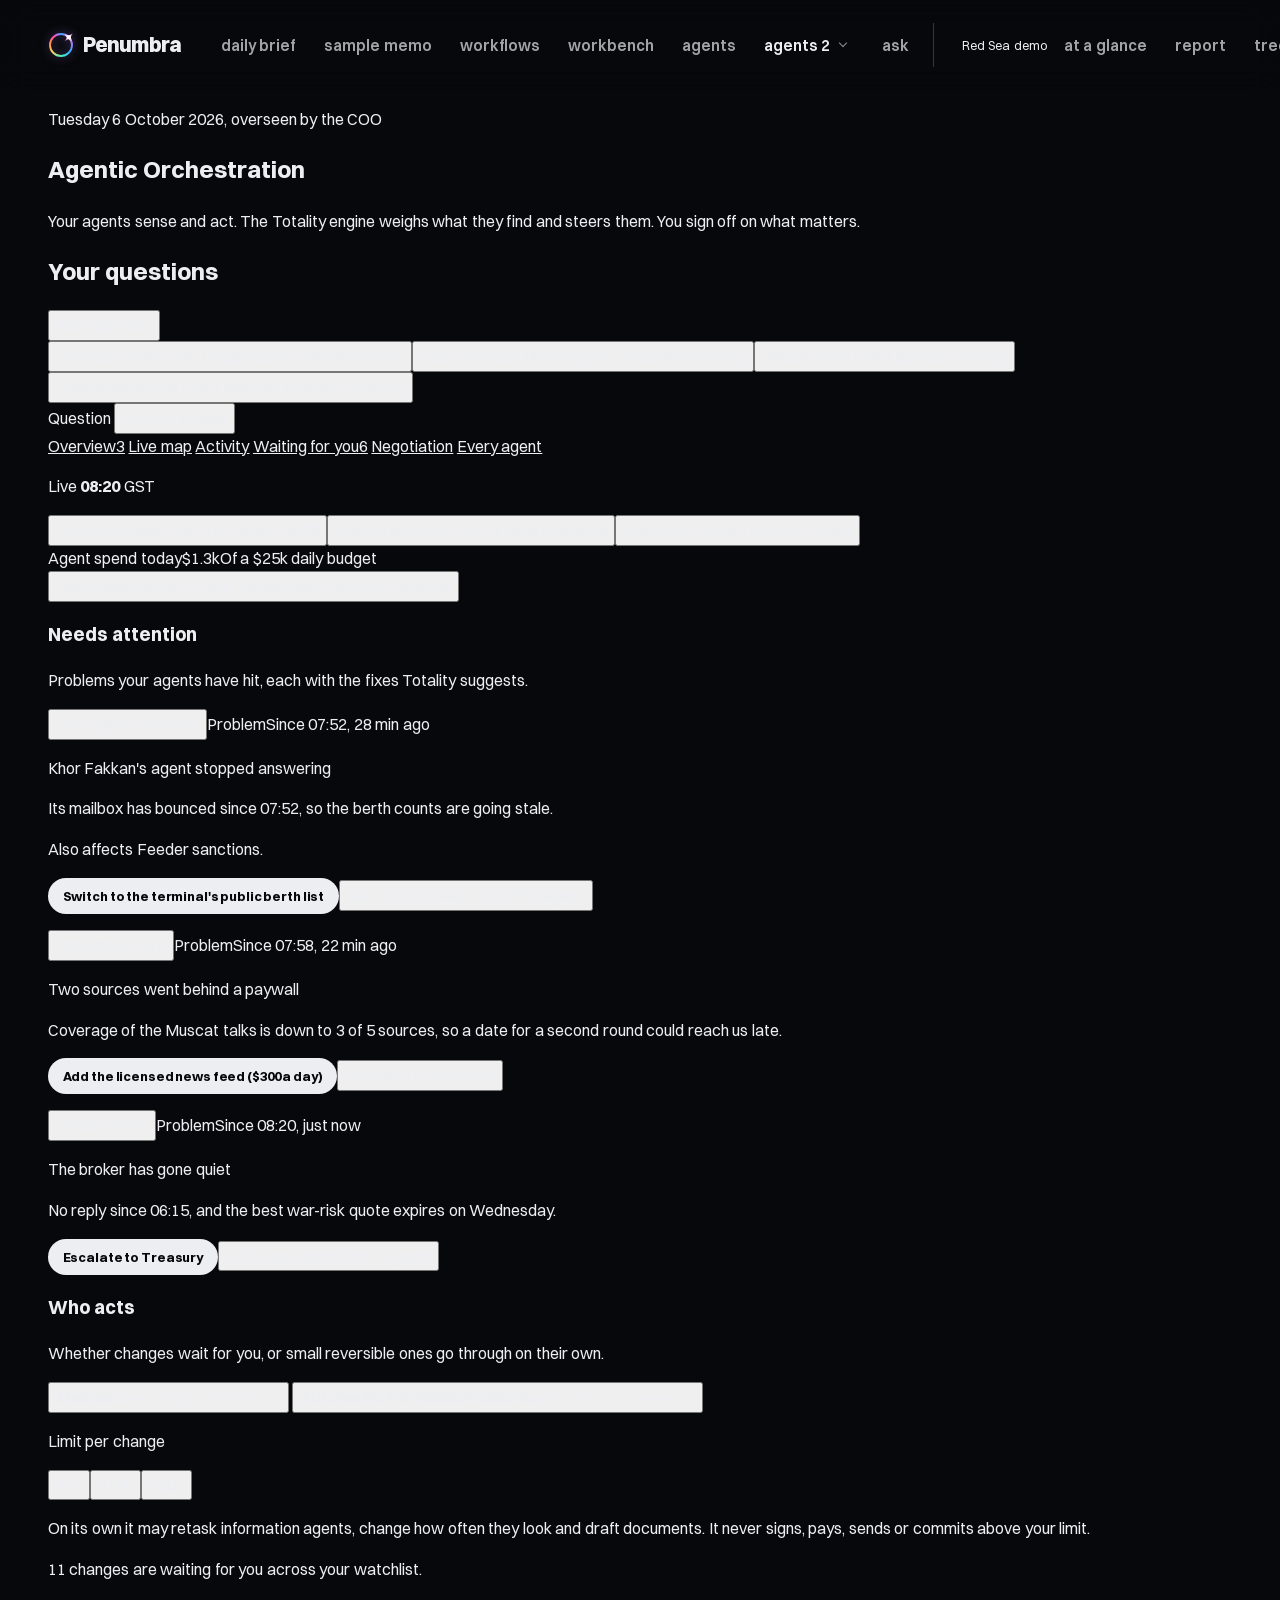
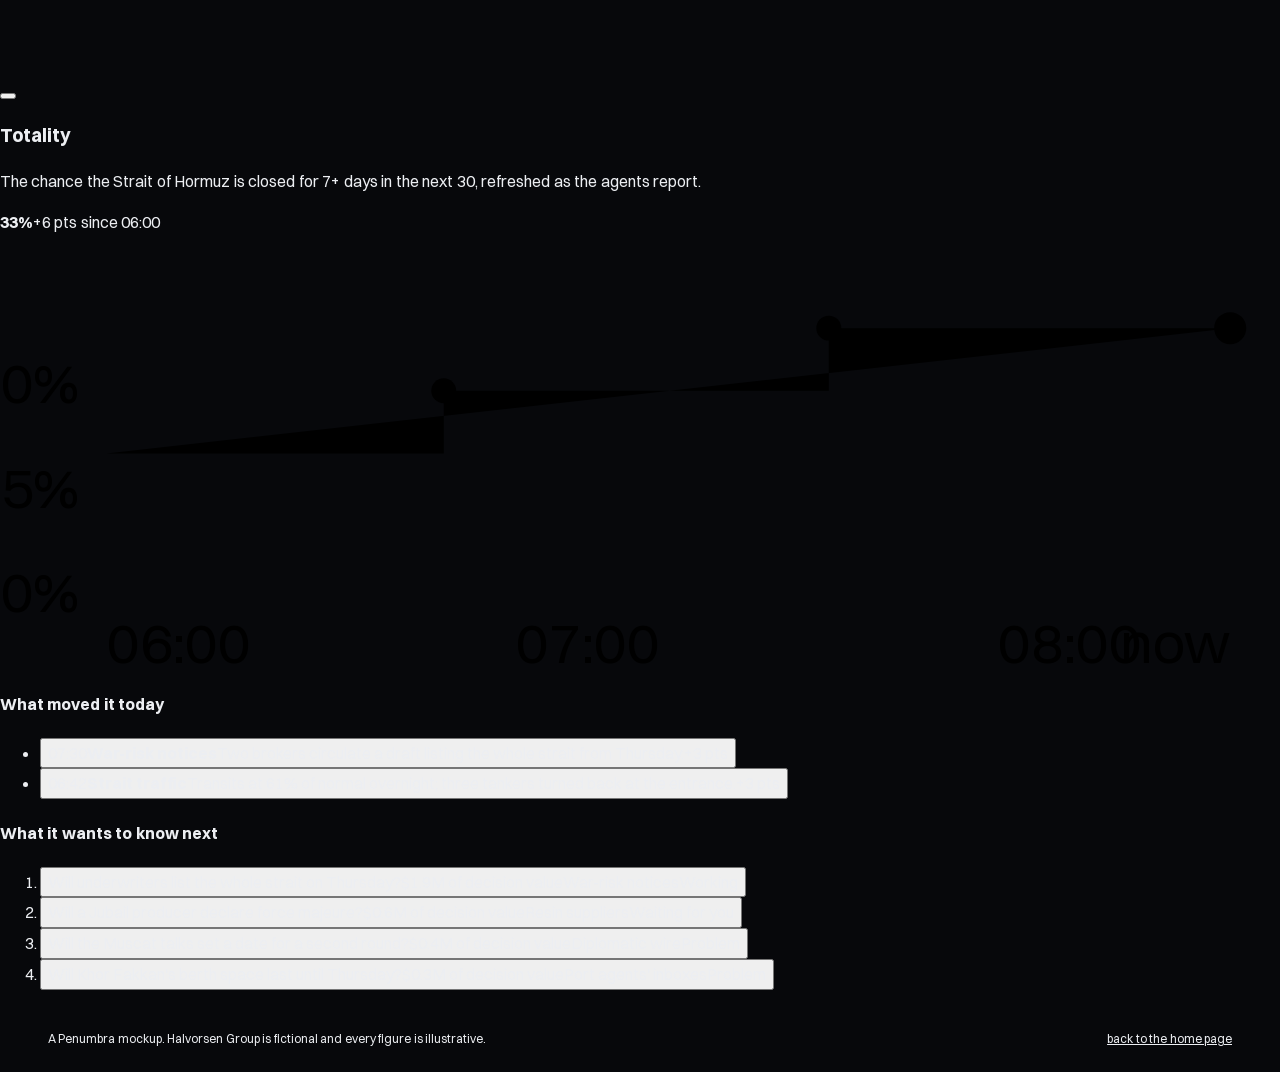
==== agents.html @ cc26b7cb "Make agents 3 the agents page; agents 2 is the same page in sans The Looo-style click-through page r" ====
<!doctype html>
<html lang="en">
<head>
  <meta charset="utf-8">
  <meta name="viewport" content="width=device-width, initial-scale=1, viewport-fit=cover">
  <title>Agents 3 · Penumbra</title>
  <meta name="description" content="Penumbra with your agents: information agents sense, the Totality engine weighs what they find and steers them, and workflow agents act on the plan once you sign off.">
  <link rel="preload" href="assets/fonts/switzer-800.woff2" as="font" type="font/woff2" crossorigin>
  <link rel="preload" href="assets/fonts/switzer-400.woff2" as="font" type="font/woff2" crossorigin>
  <link rel="stylesheet" href="assets/css/base.css">
  <link rel="stylesheet" href="assets/css/app.css">
  <link rel="preconnect" href="https://fonts.googleapis.com">
  <link rel="preconnect" href="https://fonts.gstatic.com" crossorigin>
  <link rel="stylesheet" href="https://fonts.googleapis.com/css2?family=DM+Serif+Display&display=swap">
  <link rel="stylesheet" href="assets/css/agents3.css">
  <script src="assets/js/nav.js"></script>
</head>
<body class="app ag3">
  <a class="skip" href="#main">Skip to content</a>

  <header class="bar">
    <a class="wordmark" href="index.html" aria-label="Penumbra home">
      <span class="logo" aria-hidden="true"></span>
      Penumbra
    </a>
    <nav class="tabs" aria-label="Product">
      <a href="briefing.html">daily brief</a>
      <a href="memo.html">sample memo</a>
      <a href="team.html">workflows</a>
      <a href="workbench.html">workbench</a>
      <a href="agents.html">agents</a>
      <span class="tabs__more"><a href="agents2.html">agents 2</a><button type="button" class="tabs__caret" aria-expanded="false" aria-label="Other versions of agents 2"></button><span class="tabs__menu"><a href="agents3.html" aria-current="page">agents 3</a></span></span>
      <a href="ask.html">ask</a>
      <span class="tabs__group">Red Sea demo</span>
      <a href="redsea.html">at a glance</a>
      <a href="redsea-report.html">report</a>
      <a href="redsea-tree.html">tree</a>
    </nav>
    <p class="bar__meta"><b>Halvorsen Group</b><span>live since 06:00 GST</span></p>
  </header>

  <main id="main" class="page ag">
    <section class="intro" aria-labelledby="ag-title">
      <div class="intro__text">
        <p class="intro__kicker">Tuesday 6 October 2026, overseen by the COO</p>
        <h1 class="intro__title" id="ag-title">Agentic Orchestration</h1>
        <p class="intro__lede">Your agents sense and act. The Totality engine weighs what they find and steers them. You sign off on what matters.</p>
      </div>
    </section>

    <section class="watch" aria-labelledby="w-title">
      <div class="watch__head">
        <h2 class="watch__title" id="w-title">Your questions</h2>
        <button type="button" class="btn-q watch__new" id="w-new">New question</button>
      </div>
      <div class="watch__list" id="w-list" role="tablist" aria-labelledby="w-title"></div>
    </section>

    <nav class="vtabs" id="vtabs" aria-label="Views of this question">
      <div class="vq" id="vq"><span class="vq__k" id="vq-k">Question</span> <button type="button" class="vq__name" id="vq-name" tabindex="-1" aria-describedby="vq-k" title="Back up to your questions"></button></div>
      <div class="vtabs__track">
        <span class="vtabs__thumb" aria-hidden="true"></span>
        <a class="vtab" href="#overview" data-go="overview">Overview<span class="vtab__n vtab__n--bad" id="n-attn" hidden></span></a>
        <a class="vtab" href="#live" data-go="live">Live map</a>
        <a class="vtab" href="#activity" data-go="activity">Activity</a>
        <a class="vtab" href="#waiting" data-go="waiting">Waiting for you<span class="vtab__n" id="n-wait" hidden></span></a>
        <a class="vtab" href="#negotiation" data-go="negotiation" id="tab-neg">Negotiation</a>
        <a class="vtab" href="#agents" data-go="agents">Every agent</a>
      </div>
      <p class="vtabs__live"><span class="live">Live</span> <b class="num" id="d-clock">08:20</b> GST</p>
    </nav>

    <div class="views" id="views">
      <section class="view" data-view="overview" aria-labelledby="ov-title">
        <h2 class="sr-only" id="ov-title">Overview</h2>
        <div class="dk" id="d-kpis"></div>
        <div class="ov">
          <div class="ov__card attn">
            <div class="ov__head">
              <h3 class="ov__title">Needs attention</h3>
              <p class="ov__note">Problems your agents have hit, each with the fixes Totality suggests.</p>
            </div>
            <div class="attn__list" id="attn"></div>
          </div>
          <div class="ov__card mode" id="mode">
            <div class="ov__head">
              <h3 class="ov__title">Who acts</h3>
              <p class="ov__note">Whether changes wait for you, or small reversible ones go through on their own.</p>
            </div>
            <div class="mode__seg" role="radiogroup" aria-label="Who acts">
              <button type="button" role="radio" data-mode="manual" aria-checked="true"><i class="mode__dot" aria-hidden="true"></i><b>Manual</b><small>every change waits for you</small></button>
              <button type="button" role="radio" data-mode="auto" aria-checked="false"><i class="mode__dot" aria-hidden="true"></i><b>Automatic for small decisions</b><small>under your limit, reversible</small></button>
            </div>
            <div class="mode__auto" id="mode-auto" inert>
              <div class="mode__auto-in">
                <p class="mode__label">Limit per change</p>
                <div class="mode__limit" role="radiogroup" aria-label="Limit per change" id="mode-limit"></div>
                <p class="mode__rule">On its own it may retask information agents, change how often they look and draft documents. It never signs, pays, sends or commits above your limit.</p>
              </div>
            </div>
            <p class="mode__now" id="mode-now" aria-live="polite"></p>
          </div>
        </div>
      </section>

      <section class="view" data-view="live" aria-labelledby="now-title" hidden>
        <div class="vhead">
          <h2 class="vhead__title" id="now-title">Live Map</h2>
          <p class="vhead__note">Information agents report in on the left; Totality weighs it and briefs the workflow agents on the right. Select any of them to open it.</p>
        </div>
        <div class="dash__map">
          <div class="loop__board" id="loop-board">
            <svg class="loop__links" id="loop-links" aria-hidden="true"></svg>
            <div class="loop__col loop__col--sense">
              <p class="loop__colhead">Information agents</p>
              <div class="loop__agents" id="loop-sense"></div>
            </div>
            <button type="button" class="loop__hub" id="hub-btn" aria-label="Totality: the forecast and what it wants to know next">
              <svg class="hub" id="hub" viewBox="32 32 176 176" aria-hidden="true">
                <defs>
                  <linearGradient id="ag2-corona" x1="0" y1="0" x2="1" y2="1">
                    <stop offset="0" stop-color="#ffd27a"/><stop offset="0.5" stop-color="#ff7a3d"/><stop offset="1" stop-color="#ff3d6e"/>
                  </linearGradient>
                  <filter id="ag2-glow" x="-30%" y="-30%" width="160%" height="160%"><feGaussianBlur stdDeviation="5"/></filter>
                </defs>
                <circle class="hub__halo" cx="120" cy="120" r="80"/>
                <circle class="hub__disc" cx="120" cy="120" r="78"/>
                <g class="hub__corona"><circle class="hub__glow" cx="120" cy="120" r="80" filter="url(#ag2-glow)"/><circle class="hub__ring" cx="120" cy="120" r="80"/></g>
                <circle class="hub__arc" id="hub-arc" cx="120" cy="120" r="80" pathLength="100" transform="rotate(-90 120 120)"/>
                <text class="hub__p num" id="hub-p" x="120" y="132" text-anchor="middle">33%</text>
                <text class="hub__q" id="hub-q" x="120" y="158" text-anchor="middle">Hormuz closes</text>
              </svg>
            </button>
            <div class="loop__col loop__col--act">
              <p class="loop__colhead">Workflow agents</p>
              <div class="loop__agents" id="loop-act"></div>
            </div>
          </div>
        </div>
      </section>

      <section class="view" data-view="activity" aria-labelledby="fd-title" hidden>
        <div class="feed">
          <div class="feed__head">
            <div>
              <h2 class="vhead__title" id="fd-title">Activity</h2>
              <p class="vhead__note">What the agents are surfacing and what Totality changed, newest first. Select a line to open its agent.</p>
            </div>
            <div class="feed__f" role="group" aria-label="Show" id="feed-f"></div>
          </div>
          <ol class="feed__list" id="feed"></ol>
        </div>
      </section>

      <section class="view" data-view="waiting" aria-labelledby="q-title" hidden>
        <div class="vhead">
          <h2 class="vhead__title" id="q-title">Waiting for You</h2>
          <p class="vhead__note" id="q-note"></p>
        </div>
        <div class="queue" id="queue"></div>
        <div class="done" id="done" hidden>
          <h3 class="done__title">Done on its own</h3>
          <ul class="done__list" id="done-list"></ul>
        </div>
      </section>

      <section class="view" data-view="negotiation" aria-labelledby="st-title" hidden>
        <div id="st-section">
          <div class="vhead">
            <h2 class="vhead__title" id="st-title">Steer the Negotiation</h2>
            <p class="vhead__note">The resin buyer is negotiating the 7,000 t bridge-buy from Singapore. Change any part of its brief and see what it does to the odds of a deal and the value it protects. Changes go to the agent when you send them.</p>
          </div>
          <div class="steer" id="steer">
            <div class="steer__brief">
              <div class="steer__top">
                <h3 class="panel__title">The resin buyer's brief</h3>
                <p class="steer__ver" id="st-ver"></p>
              </div>
              <div class="steer__fields" id="st-fields"></div>
              <div class="steer__foot">
                <button type="button" class="btn btn--primary btn--sm" id="st-send">Send to the agent</button>
                <button type="button" class="btn-q" id="st-reset">Back to Totality's brief</button>
                <p class="steer__msg" id="st-msg" aria-live="polite"></p>
              </div>
            </div>
            <div class="steer__out">
              <div class="kpis" id="st-kpis"></div>
              <h3 class="steer__h">How the brief has moved</h3>
              <ol class="vers" id="st-vers"></ol>
            </div>
          </div>
        </div>
      </section>

      <section class="view" data-view="agents" aria-labelledby="ro-title" hidden>
        <div class="vhead">
          <h2 class="vhead__title" id="ro-title">Every Agent</h2>
          <p class="vhead__note">Select a row to open the agent; switch one on to let it act by itself within your limit.</p>
        </div>
        <div class="roster" id="roster" role="table" aria-label="Every agent"></div>
      </section>
    </div>
  </main>

  <div class="drawer" id="drawer" inert>
    <div class="drawer__scrim" data-close></div>
    <div class="drawer__panel" id="drawer-panel" role="region" aria-label="Details" tabindex="-1">
      <button type="button" class="drawer__x" data-close aria-label="Close the panel"></button>
      <aside class="dash__side" id="d-side" aria-live="polite"></aside>
    </div>
  </div>

  <dialog class="nq" id="nq" aria-labelledby="nq-title">
    <form class="nq__form" id="nq-form" method="dialog">
      <div class="nq__head">
        <h2 class="nq__title" id="nq-title">New question</h2>
        <p class="nq__lede">Ask what you need to know. Totality splits it into smaller questions it can forecast, and your agents gather what it needs.</p>
      </div>
      <label class="nq__f">
        <span class="nq__l">The question</span>
        <input class="nq__in" id="nq-q" type="text" required autocomplete="off" placeholder="Will Saudi ports restrict container traffic before December?">
      </label>
      <div class="nq__f">
        <span class="nq__l">Resolve by</span>
        <div class="pick__seg nq__by" id="nq-by" role="radiogroup" aria-label="Resolve by"></div>
      </div>
      <div class="nq__f">
        <span class="nq__l">Link your agents <small id="nq-count"></small></span>
        <p class="nq__hint">Totality suggests the agents that look relevant to the question. Linked agents keep their other work; you can change the links later.</p>
        <div class="nq__agents" id="nq-agents"></div>
      </div>
      <div class="nq__foot">
        <button type="button" class="btn-q" id="nq-cancel">Cancel</button>
        <button type="submit" class="btn btn--primary btn--sm" id="nq-make">Start watching</button>
      </div>
    </form>
  </dialog>

  <footer class="app-foot">
    <span>A Penumbra mockup. Halvorsen Group is fictional and every figure is illustrative.</span>
    <a href="index.html">back to the home page</a>
  </footer>

  <script src="assets/js/app.js"></script>
  <script src="assets/js/agents.js"></script>
  <script src="assets/js/agents2.js"></script>
  <script src="assets/js/agents3.js"></script>
</body>
</html>
---- assets/css/base.css ----
/* Penumbra — shared tokens, type, and components.
   Visual direction follows references/convodesign101-full-page.png (see CLAUDE.md). */

/* Switzer (Fontshare, ITF Free Font License), self-hosted so file:// previews work */
@font-face {
  font-family: "Switzer";
  src: url("../fonts/switzer-400.woff2") format("woff2");
  font-weight: 400;
  font-style: normal;
  font-display: swap;
}
@font-face {
  font-family: "Switzer";
  src: url("../fonts/switzer-500.woff2") format("woff2");
  font-weight: 500;
  font-style: normal;
  font-display: swap;
}
@font-face {
  font-family: "Switzer";
  src: url("../fonts/switzer-600.woff2") format("woff2");
  font-weight: 600;
  font-style: normal;
  font-display: swap;
}
@font-face {
  font-family: "Switzer";
  src: url("../fonts/switzer-700.woff2") format("woff2");
  font-weight: 700;
  font-style: normal;
  font-display: swap;
}
@font-face {
  font-family: "Switzer";
  src: url("../fonts/switzer-800.woff2") format("woff2");
  font-weight: 800;
  font-style: normal;
  font-display: swap;
}

:root {
  /* Palette: Penumbra. Moon-dark ground, moonlight type, one warm accent from the light at an eclipse's edge.
     The old dawn names are kept as aliases so the product pages' rules carry over: --ink is now the moonlight
     everything is written in (and the fill of selected controls), --paper the glass every card sits on. */
  --void: #07080b;       /* page ground */
  --space: #0d0f13;
  --night: #07080b;
  --night-2: #0d0f13;
  --moon: #eceef2;
  --moon-2: #a9aeb9;
  --moon-3: #7f8592;
  --ink: #eceef2;        /* headlines and read copy */
  --ink-2: #a9aeb9;      /* body copy */
  --ink-3: #7f8592;      /* captions */
  --on-ink: #07080b;     /* text on a moonlit (selected) fill */
  --paper: rgba(30, 33, 42, 0.76); /* dark glass over a blur: cards and panels */
  --card: rgba(30, 33, 42, 0.76);
  --card-solid: #181b22; /* where a diagram needs an opaque ground */
  --card-low: rgba(255, 255, 255, 0.04); /* a well inside a card */
  --glass: blur(14px);
  --cream: #1a1d24;
  --mist: #15171d;
  /* the penumbra: pink, rose, red, orange, amber, pale gold. No blues, greens or violets on the page */
  --a-pink: #ff7aaa;
  --a-rose: #ff5478;
  --a-red: #ff4438;
  --a-orange: #ff7a3c;
  --a-amber: #ffaa40;
  --a-gold: #ffd25a;
  --a-yellow: #ffe07a;
  --dawn: var(--a-amber);
  --dawn-deep: var(--a-orange);
  --dawn-pale: rgba(255, 170, 64, 0.14);
  --dawn-rose: var(--a-rose);
  --ember: var(--a-amber);      /* the one accent */
  --ember-deep: var(--a-orange);
  --amber: var(--a-amber);
  --loss: #ff6b81;       /* money at risk: rose-red */
  --loss-tint: rgba(255, 107, 129, 0.14);
  --safe: #ffd56b;       /* money protected: pale gold */
  --safe-tint: rgba(255, 213, 107, 0.14);
  --warn: #ffb35c;
  --warn-tint: rgba(255, 170, 64, 0.14);
  --line: rgba(236, 238, 242, 0.1);
  --line-strong: rgba(236, 238, 242, 0.2);

  /* Type */
  --font: "Switzer", "Helvetica Neue", Arial, sans-serif;
  --mono: "JetBrains Mono", ui-monospace, "SFMono-Regular", Menlo, monospace; /* code only */

  /* Major-third scale (×1.25) from a 16px body */
  --fs-display: clamp(3.052rem, 10.5vw, 9.313rem);
  --fs-h2: clamp(2.441rem, 6.6vw, 5.96rem);
  --fs-h3: clamp(1.563rem, 2.4vw, 1.953rem);
  --fs-prose: clamp(1.25rem, 2.4vw, 1.953rem);
  --fs-lead: 1.25rem;
  --fs-body: 1rem;
  --fs-small: 0.8rem;
  --fs-micro: 0.75rem;

  --focus: var(--a-yellow);

  --radius: 14px;
  --radius-lg: 22px;
  --shadow-card: none; /* a black shadow on a black ground does nothing */
  --gutter: clamp(1rem, 4vw, 3rem);

  /* the logo keeps its own full-spectrum ring, as the user chose; the page around it stays warm */
  --logo-ring: conic-gradient(#3aa8ff 0deg, #a77bff 25deg, #ff4fa8 45deg, #a77bff 75deg, #3aa8ff 125deg,
    #3ef0c6 175deg, #ffd25a 235deg, #ff8a4c 280deg, #ff4fa8 320deg, #a77bff 345deg, #3aa8ff 360deg);
}

*,
*::before,
*::after { box-sizing: border-box; }

html { -webkit-text-size-adjust: 100%; }

body {
  margin: 0;
  font-family: var(--font);
  font-size: var(--fs-body);
  line-height: 1.55;
  word-spacing: 0.03em; /* Switzer's space runs narrow at small sizes */
  color: var(--ink);
  background: var(--void);
  -webkit-font-smoothing: antialiased;
  -moz-osx-font-smoothing: grayscale;
}

img, svg { max-width: 100%; display: block; }
button, input, select { font: inherit; color: inherit; }
a { color: inherit; }

:focus-visible {
  outline: 2px solid var(--focus);
  outline-offset: 3px;
  border-radius: 6px;
}

/* Checkboxes: a soft rounded square that fills with the page's control color and draws a check, instead of the
   browser's own box. --cb-on and --cb-mark can be set per page; the workbench's switches hide theirs (.switch input) */
input[type="checkbox"] {
  -webkit-appearance: none; appearance: none; flex: none;
  display: inline-grid; place-content: center;
  width: 1.15rem; height: 1.15rem; margin: 0;
  border-radius: 0.35rem; border: 1.5px solid color-mix(in srgb, currentColor 40%, transparent);
  background: transparent; cursor: pointer; vertical-align: -0.2em;
  transition: background 0.15s ease, border-color 0.15s ease, box-shadow 0.15s ease;
}
input[type="checkbox"]::before {
  content: ""; width: 0.72rem; height: 0.72rem; background: var(--cb-mark, #0b0c10);
  -webkit-mask: url("data:image/svg+xml,%3Csvg xmlns='http://www.w3.org/2000/svg' viewBox='0 0 12 12'%3E%3Cpath d='M2.2 6.3l2.4 2.4 5.2-5.4' fill='none' stroke='%23000' stroke-width='1.9' stroke-linecap='round' stroke-linejoin='round'/%3E%3C/svg%3E") center / contain no-repeat;
  mask: url("data:image/svg+xml,%3Csvg xmlns='http://www.w3.org/2000/svg' viewBox='0 0 12 12'%3E%3Cpath d='M2.2 6.3l2.4 2.4 5.2-5.4' fill='none' stroke='%23000' stroke-width='1.9' stroke-linecap='round' stroke-linejoin='round'/%3E%3C/svg%3E") center / contain no-repeat;
  transform: scale(0.4); opacity: 0; transition: transform 0.15s ease, opacity 0.15s ease;
}
input[type="checkbox"]:hover { border-color: color-mix(in srgb, currentColor 70%, transparent); }
input[type="checkbox"]:checked { background: var(--cb-on, var(--ctl, var(--a-amber))); border-color: var(--cb-on, var(--ctl, var(--a-amber))); }
input[type="checkbox"]:checked::before { transform: none; opacity: 1; }
input[type="checkbox"]:focus-visible { outline: 2px solid var(--cb-on, var(--ctl, var(--a-amber))); outline-offset: 2px; border-radius: 0.35rem; }
@media (prefers-reduced-motion: reduce) { input[type="checkbox"], input[type="checkbox"]::before { transition: none; } }

.sr-only {
  position: absolute; width: 1px; height: 1px; padding: 0; margin: -1px;
  overflow: hidden; clip: rect(0 0 0 0); white-space: nowrap; border: 0;
}

/* Film grain over flat color, as in the reference */
.grain::after {
  content: "";
  position: fixed;
  inset: 0;
  pointer-events: none;
  z-index: 100;
  opacity: 0.07;
  mix-blend-mode: overlay;
  background-image: url("data:image/svg+xml;utf8,<svg xmlns='http://www.w3.org/2000/svg' width='160' height='160'><filter id='n'><feTurbulence type='fractalNoise' baseFrequency='0.9' numOctaves='2' stitchTiles='stitch'/></filter><rect width='100%' height='100%' filter='url(%23n)'/></svg>");
}

/* ---------- Type ---------- */
.display {
  font-size: var(--fs-display);
  font-weight: 800;
  line-height: 0.86;
  letter-spacing: -0.055em;
  margin: 0;
}
.h2 {
  font-size: var(--fs-h2);
  font-weight: 800;
  line-height: 0.9;
  letter-spacing: -0.05em;
  margin: 0;
}
.h3 {
  font-size: var(--fs-h3);
  font-weight: 800;
  line-height: 1.05;
  letter-spacing: -0.03em;
  margin: 0;
}
.prose {
  font-size: var(--fs-prose);
  font-weight: 700;
  line-height: 1.32;
  letter-spacing: -0.015em;
}
/* Small labels: sentence case, same family, carried by weight rather than caps */
.eyebrow {
  font-size: var(--fs-small);
  letter-spacing: 0;
  font-weight: 600;
  line-height: 1.3;
}
.eyebrow::first-letter { text-transform: uppercase; }
.mono { font-variant-numeric: tabular-nums; } /* data set in the text face with tabular figures */
.num { font-variant-numeric: tabular-nums; }

/* Tone-on-tone watermark titles (reference: "emerging trends") */
.watermark {
  color: var(--tone, var(--moon));
}

/* ---------- Wordmark ---------- */
.wordmark {
  display: inline-flex;
  align-items: center;
  gap: 0.45rem;
  font-weight: 800;
  font-size: 1.3rem;
  letter-spacing: -0.045em;
  text-decoration: none;
}
.wordmark svg { width: 26px; height: 26px; flex: none; }
/* The mark: the logo's ring and spark as white SVG shapes (ring r44 centered in a 128 box, spark at 45°, its two
   long points equal and its sides curving in tangent to the ring's edges so it grows out of the ring), inlined
   as masks so file:// previews load them, filled with the site's own spectrum so it matches the corona. This is
   the small weight, with a longer spark, for the wordmark. The glow sits on the wrapper because a mask
   would clip it. */
.logo { filter: drop-shadow(0 0 5px rgba(167, 123, 255, 0.5)); }
.logo::before {
  content: ""; position: absolute; inset: 0;
  /* the spark burns white at its heart (74.3% 25.7% is where it crosses the ring) and fades back into the ring's color */
  background: radial-gradient(circle at 74.3% 25.7%, #fff 0, #fff 4%, rgba(255, 255, 255, 0.7) 8%, rgba(255, 255, 255, 0) 15%), var(--logo-ring);
  -webkit-mask: url("data:image/svg+xml,%3Csvg xmlns='http://www.w3.org/2000/svg' viewBox='-68 -68 136 136'%3E%3Ccircle r='44' fill='none' stroke='%23fff' stroke-width='7.5'/%3E%3Cpath d='M47.38 -47.38 Q33.26 -35.81 24.31 -41.10 L18.85 -35.57 Q28.11 -30.66 14.85 -14.85 Q30.66 -28.11 35.57 -18.85 L41.10 -24.31 Q35.81 -33.26 47.38 -47.38Z' fill='%23fff'/%3E%3C/svg%3E") center / contain no-repeat;
  mask: url("data:image/svg+xml,%3Csvg xmlns='http://www.w3.org/2000/svg' viewBox='-68 -68 136 136'%3E%3Ccircle r='44' fill='none' stroke='%23fff' stroke-width='7.5'/%3E%3Cpath d='M47.38 -47.38 Q33.26 -35.81 24.31 -41.10 L18.85 -35.57 Q28.11 -30.66 14.85 -14.85 Q30.66 -28.11 35.57 -18.85 L41.10 -24.31 Q35.81 -33.26 47.38 -47.38Z' fill='%23fff'/%3E%3C/svg%3E") center / contain no-repeat;
}
.logo { position: relative; display: block; width: 34px; height: 34px; margin: -3px -2px -3px -4px; flex: none; }
/* the small mark's box is 136 units (room for its longer spark), so its spark crosses the ring at 72.9% 27.1% */
.logo::before { background: radial-gradient(circle at 72.9% 27.1%, #fff 0, #fff 4%, rgba(255, 255, 255, 0.7) 8%, rgba(255, 255, 255, 0) 15%), var(--logo-ring); }

/* ---------- Inline widgets in prose (reference: "Buttons ↗", "Sliders") ---------- */
.chip {
  display: inline-flex;
  align-items: center;
  gap: 0.35em;
  padding: 0.12em 0.55em;
  border-radius: 999px;
  font-size: 0.72em;
  font-weight: 700;
  vertical-align: 0.12em;
  line-height: 1.5;
  white-space: nowrap;
  text-decoration: none;
  border: 1.5px solid currentColor;
}
.chip--solid {
  background: var(--moon);
  color: var(--on-ink);
  border-color: var(--moon);
}
.chip .dot {
  width: 0.62em;
  height: 0.62em;
  border-radius: 50%;
  background: var(--ember);
}
.chip--toggle .knob {
  width: 1.5em;
  height: 0.9em;
  border-radius: 999px;
  background: var(--ink);
  position: relative;
}
.chip--toggle .knob::after {
  content: "";
  position: absolute;
  right: 0.12em;
  top: 0.12em;
  width: 0.66em;
  height: 0.66em;
  border-radius: 50%;
  background: var(--on-ink);
}

/* ---------- Buttons ---------- */
.btn {
  display: inline-flex;
  align-items: center;
  justify-content: center;
  gap: 0.5rem;
  min-height: 44px;
  padding: 0.6rem 1.15rem;
  border-radius: 999px;
  border: 1.5px solid transparent;
  font-weight: 700;
  font-size: 0.9375rem;
  letter-spacing: -0.01em;
  text-decoration: none;
  cursor: pointer;
  transition: transform 0.15s ease, background-color 0.15s ease, color 0.15s ease, border-color 0.15s ease;
}
.btn:hover { transform: translateY(-1px); }
/* Actions are moonlight; the warm accent is kept for what matters */
.btn--primary { background: var(--moon); color: var(--on-ink); }
.btn--primary:hover { background: #fff; box-shadow: 0 0 22px -6px rgba(255, 255, 255, 0.5); }
.btn--ink { background: var(--moon); color: var(--on-ink); }
.btn--ghost { background: transparent; border-color: currentColor; }
.btn--light { background: var(--moon); color: var(--on-ink); }
.btn--sm { min-height: 36px; padding: 0.35rem 0.85rem; font-size: 0.8125rem; }

/* ---------- Hairline divider (solid: dashes were the dawn site's paper look) ---------- */
.dash {
  border: 0;
  border-top: 1px solid var(--line);
  margin: 0;
}

/* ---------- Note card: dark glass, no pin ---------- */
.note {
  position: relative;
  background: var(--paper);
  -webkit-backdrop-filter: var(--glass); backdrop-filter: var(--glass);
  border-radius: var(--radius);
  padding: 1.25rem 1.25rem 1.35rem;
}

@media (prefers-reduced-motion: reduce) {
  *, *::before, *::after {
    animation-duration: 0.001ms !important;
    transition-duration: 0.001ms !important;
    scroll-behavior: auto !important;
  }
}

/* ---------- Page-to-page slides (see assets/js/nav.js) ---------- */
@media (prefers-reduced-motion: no-preference) {
  @view-transition { navigation: auto; }
  .bar { view-transition-name: bar; }
  html[data-slide] body { overflow-x: clip; }
  html[data-slide="fwd"] body > main, html[data-slide="fwd"] body > footer { animation: page-in-r 0.55s cubic-bezier(0.2, 0.8, 0.2, 1) backwards; }
  html[data-slide="back"] body > main, html[data-slide="back"] body > footer { animation: page-in-l 0.55s cubic-bezier(0.2, 0.8, 0.2, 1) backwards; }
  html:active-view-transition-type(fwd)::view-transition-old(root) { animation: page-out-l 0.42s cubic-bezier(0.4, 0, 0.2, 1) both; }
  html:active-view-transition-type(fwd)::view-transition-new(root) { animation: page-in-r 0.5s cubic-bezier(0.2, 0.8, 0.2, 1) both; }
  html:active-view-transition-type(back)::view-transition-old(root) { animation: page-out-r 0.42s cubic-bezier(0.4, 0, 0.2, 1) both; }
  html:active-view-transition-type(back)::view-transition-new(root) { animation: page-in-l 0.5s cubic-bezier(0.2, 0.8, 0.2, 1) both; }
}
@keyframes page-in-r { from { opacity: 0; transform: translateX(72px); } }
@keyframes page-in-l { from { opacity: 0; transform: translateX(-72px); } }
@keyframes page-out-l { to { opacity: 0; transform: translateX(-72px); } }
@keyframes page-out-r { to { opacity: 0; transform: translateX(72px); } }
---- assets/css/app.css ----
/* Product pages: shared app chrome, panels, instruments, data display.
   Same vocabulary as the Penumbra landing: moon-dark ground under a quiet starfield (space.js), dark glass
   panels, moonlight type, solid hairlines, and one warm accent kept for the answer. */

body.app { min-height: 100vh; }

.skip {
  position: absolute; left: 1rem; top: -4rem; z-index: 200;
  background: var(--moon); color: var(--on-ink); padding: 0.5rem 0.9rem; border-radius: 8px;
}
.skip:focus { top: 1rem; }

/* ---------- Night: the one ground every product page uses ----------
   Each page has its own small palette, taken from its sky (space.js), rather than one set of hues for the tour:
   --accent  controls, selection, the lit answer, and anything good (money protected, done, healthy)
   --good    a paler accent where good needs to sit beside the accent (protected money, the best plan)
   --alert   money at risk, losses, overload, anything late
   --alert-2 a paler alert for softer warnings (doing, due soon)
   Everything else is moonlight. The defaults below are the workbench's (blue sky); `sky-*` classes on <body> set
   the rest. The older names (--blue, --teal, --rose, --gold, --violet, --ember ...) are aliases the page rules
   use; they're all redefined here, because a var() inside a custom property resolves where it is declared. */
.t-night {
  --accent: #4aa8ff;
  --good: #8fd0ff;
  --alert: #d98ce0;   /* orchid: risk stays in the sky's neighborhood instead of its opposite */
  --alert-2: #e9b8ee;
  --blue: var(--accent);
  --teal: var(--good);
  --rose: var(--alert);
  --gold: var(--alert-2);
  --violet: var(--moon); /* "yours" (your plan, your edits) reads in plain moonlight, not a sixth hue */
  --void: #070a14;       /* deep blue-black, under a nebula haze (space.js) */
  --space: #0b1020;
  --moon-2: #b3bccd;
  --moon-3: #8f9ab0; /* a step lighter than the landing's: labels stay 4.5:1 even where bright haze shows through the glass */
  --ink-2: var(--moon-2);
  --ink-3: var(--moon-3);
  --card: rgba(18, 24, 42, 0.8); /* the haze shows through, softened by the blur; denser than the other skies' cards, since the blue haze is the brightest */
  --card-hover: color-mix(in srgb, var(--card) 90%, var(--moon) 10%); /* a step up for hover; off and unselected cards stay on --card and dim their text, never a white film the haze turns milky */
  --card-on: color-mix(in srgb, var(--card) 80%, var(--accent) 20%); /* selected: the card takes on the page's accent */
  --paper: var(--card);
  --card-solid: #131a2c;
  --card-low: rgba(220, 230, 255, 0.045);
  --cream: #182036;
  --mist: #121a2e;
  --loss: var(--rose);
  --loss-tint: color-mix(in srgb, var(--rose) 15%, transparent);
  --safe: var(--teal);
  --safe-tint: color-mix(in srgb, var(--teal) 14%, transparent);
  --warn: var(--gold);
  --warn-tint: color-mix(in srgb, var(--gold) 14%, transparent);
  --ember: var(--blue);
  --ember-deep: var(--violet);
  --amber: var(--gold);
  --dawn: var(--blue);
  --dawn-deep: var(--violet);
  --dawn-pale: color-mix(in srgb, var(--blue) 14%, transparent);
  --dawn-rose: var(--rose);
  --a-amber: var(--blue);
  --a-orange: var(--violet);
  --a-gold: var(--gold);
  --a-yellow: var(--good);
  --a-pink: var(--violet);
  --a-rose: var(--rose);
  --ctl: var(--blue);
  --ctl-soft: color-mix(in srgb, var(--blue) 30%, transparent);
  --focus: var(--blue);
  --fg: var(--moon);
  --fg-2: var(--moon-2);
  --panel: var(--card);
  --panel-solid: var(--card-solid); /* diagrams that draw pre-blended colors sit on this */
  --panel-line: rgba(220, 230, 255, 0.1);
  --line: rgba(220, 230, 255, 0.1);
  --line-strong: rgba(220, 230, 255, 0.2);
  --tone: var(--moon); /* section titles: solid moonlight, as on the landing */
  color: var(--fg);
  background: var(--void);
}

/* Instruments: code, logs and terminals, set a step darker than the panels */
.instrument {
  --ctl: var(--a-amber);
  --ctl-soft: color-mix(in srgb, var(--blue) 28%, transparent);
  --fg: var(--moon);
  --fg-2: var(--moon-2);
  --panel: #0a0e1a;
  --panel-solid: #0a0e1a;
  --panel-line: rgba(236, 238, 242, 0.08);
  color: var(--fg);
  background: #0a0e1a;
  border: 1px solid rgba(236, 238, 242, 0.08);
  border-radius: var(--radius);
  padding: clamp(1rem, 2vw, 1.4rem);
}

/* ---------- Top bar: the landing nav, not a dashboard toolbar ---------- */
.bar {
  position: sticky;
  top: 0;
  z-index: 40;
  display: grid;
  grid-template-columns: auto 1fr auto;
  align-items: center;
  gap: 0.5rem 2.5rem;
  padding: calc(env(safe-area-inset-top, 0px) + 0.9rem) var(--gutter) 0.9rem;
  -webkit-backdrop-filter: blur(14px);
  backdrop-filter: blur(14px);
}
.t-night .bar { background: rgba(7, 10, 20, 0.72); box-shadow: 0 1px 0 rgba(220, 230, 255, 0.08); }
/* the daily brief's sky is warm (an amber nebula, space.js), so its ground is warm-black and its glass neutral */
.t-night.sky-warm { /* daily brief: amber sky; amber accent, pale gold good, coral alert */
  --accent: #ffa94d; --good: #ffd27a; --alert: #ff6b5e; --alert-2: #ff9a6b;
}
.t-night.sky-warm { --void: #0a0709; --space: #120c0d; --card: rgba(26, 23, 30, 0.7); --card-solid: #1d181d; --cream: #221c22; --mist: #1a1519; }
.t-night.sky-warm .bar { background: rgba(10, 7, 9, 0.74); }
/* workflows: a violet-red nebula over plum-black */
.t-night.sky-plum { /* workflows: violet-red sky; violet accent, lilac good, red-rose alert */
  --accent: #b49bff; --good: #dccfff; --alert: #ff5f7a; --alert-2: #ff9db0;
}
.t-night.sky-plum { --void: #0a060c; --space: #120b14; --card: rgba(26, 22, 32, 0.7); --card-solid: #1c1722; --cream: #221b28; --mist: #19141e; }
.t-night.sky-plum .bar { background: rgba(10, 6, 12, 0.74); }
.t-night.sky-plum .tabs a[aria-current="page"]::after { background: #f04a72; box-shadow: 0 0 8px rgba(240, 74, 114, 0.8); } /* rose, the red in the page's violet-red nebula */
.t-night.sky-green { /* sample memo: green sky; mint accent, pale mint good, honey-gold pastel alert (a neighbor of green,
                         not its opposite). Good is much paler than alert, so the pair separates for color blindness too */
  --accent: #5fdc9a; --good: #bff2d6; --alert: #f2c27e; --alert-2: #f8dcb0;
  --void: #060b0a; --space: #0b1412; --card: rgba(20, 27, 26, 0.7); --card-solid: #16201e; --cream: #1b2624; --mist: #141d1b;
}
.t-night.sky-green .bar { background: rgba(6, 11, 10, 0.74); }
.t-night.sky-violet { /* ask: violet and blue sky; periwinkle accent, pale periwinkle good, pink alert */
  --accent: #9fb2ff; --good: #c8d2ff; --alert: #ff8fa8; --alert-2: #ffb6c6;
}
.bar .wordmark { font-size: 1.3rem; }

.tabs { display: flex; gap: 1.75rem; }
.tabs a {
  position: relative;
  display: inline-flex; align-items: center;
  min-height: 44px;
  font-size: 0.95rem; font-weight: 600;
  text-decoration: none; white-space: nowrap;
  opacity: 0.68;
}
.tabs a:hover { opacity: 1; }
.tabs__group { /* the Red Sea demo's pages, set apart from the main tour by a hairline and a small label */
  display: inline-flex; align-items: center; min-height: 44px; padding-left: 1.75rem;
  border-left: 1px solid var(--line-strong); margin-left: -0.25rem;
  font-size: 0.78rem; color: var(--fg-2); white-space: nowrap;
}
.tabs__group + a { margin-left: -0.75rem; }
.tabs a[aria-current="page"] { opacity: 1; }
.tabs a[aria-current="page"]::after { /* a small point of light under the current page */
  content: ""; position: absolute; left: 50%; bottom: 4px;
  width: 6px; height: 6px; border-radius: 50%; transform: translateX(-50%);
  background: var(--blue); box-shadow: 0 0 8px color-mix(in srgb, var(--blue) 80%, transparent);
}
/* a tab with a small menu of other versions ("agents 2" > "agents 3"): opens on hover, focus or its caret (nav.js) */
.tabs__more { position: relative; display: inline-flex; align-items: center; }
.tabs__more:has(.tabs__menu [aria-current]) > a { opacity: 1; }
.tabs__more:has(.tabs__menu [aria-current]) > a::after {
  content: ""; position: absolute; left: 50%; bottom: 4px;
  width: 6px; height: 6px; border-radius: 50%; transform: translateX(-50%);
  background: var(--blue); box-shadow: 0 0 8px color-mix(in srgb, var(--blue) 80%, transparent);
}
.tabs__caret {
  display: inline-grid; place-items: center; width: 22px; min-height: 44px; margin-left: 0.1rem; padding: 0; border: 0;
  background: none; color: inherit; opacity: 0.6; cursor: pointer;
}
.tabs__caret::before { content: ""; width: 6px; height: 6px; border: solid currentColor; border-width: 0 1.5px 1.5px 0; transform: translateY(-2px) rotate(45deg); transition: transform 0.2s ease; }
.tabs__more:hover .tabs__caret, .tabs__more.is-open .tabs__caret { opacity: 1; }
.tabs__more:hover .tabs__caret::before, .tabs__more.is-open .tabs__caret::before { transform: translateY(1px) rotate(225deg); }
.tabs__menu {
  position: absolute; left: -0.75rem; top: calc(100% - 4px); z-index: 50; display: grid; min-width: 8.5rem; padding: 0.3rem;
  border-radius: 10px; background: var(--void, #070a14); box-shadow: 0 14px 34px -10px rgba(0, 0, 0, 0.45), 0 0 0 1px color-mix(in srgb, currentColor 10%, transparent);
  opacity: 0; visibility: hidden; transform: translateY(-4px); transition: opacity 0.15s ease, transform 0.15s ease, visibility 0s 0.15s;
}
.tabs__menu::before { content: ""; position: absolute; left: 0; right: 0; top: -10px; height: 10px; } /* a bridge, so the pointer can cross */
.tabs__more:hover .tabs__menu, .tabs__more:focus-within .tabs__menu, .tabs__more.is-open .tabs__menu { opacity: 1; visibility: visible; transform: none; transition: opacity 0.15s ease, transform 0.15s ease; }
.tabs__menu a { min-height: 40px; padding: 0 0.7rem; border-radius: 7px; }
.tabs__menu a:hover { background: color-mix(in srgb, currentColor 8%, transparent); }
.tabs__menu a[aria-current="page"]::after { left: auto; right: 0.7rem; bottom: 50%; transform: translateY(50%); }
.tabs__menu a[aria-current="page"] { padding-right: 1.6rem; }
@media (max-width: 760px) { /* the tabs scroll sideways on phones, so the menu's links sit in the row instead */
  .tabs__more, .tabs__menu { display: contents; }
  .tabs__caret { display: none; }
  .tabs__menu { visibility: visible; opacity: 1; transform: none; }
  .tabs__more:has(.tabs__menu [aria-current]) > a::after { display: none; }
  .tabs__menu a { padding: 0; }
  .tabs__menu a:hover { background: none; }
  .tabs__menu a[aria-current="page"] { padding-right: 0; }
  .tabs__menu a[aria-current="page"]::after { left: 50%; right: auto; bottom: 4px; transform: translateX(-50%); }
}

.bar__meta { margin: 0; display: grid; justify-items: end; line-height: 1.25; font-size: 0.8rem; }
.bar__meta b { font-weight: 700; }
.bar__meta span { color: var(--fg-2); font-size: 0.75rem; }

@media (max-width: 760px) {
  .bar { grid-template-columns: auto 1fr; }
  .tabs { grid-column: 1 / -1; grid-row: 2; gap: 1.25rem; overflow-x: auto; }
  .bar__meta span { display: none; }
}

/* ---------- Page shell ---------- */
.page { padding: 0 var(--gutter) 5rem; max-width: 92rem; margin: 0 auto; }
.page-head {
  display: grid;
  grid-template-columns: minmax(0, 1.3fr) minmax(0, 1fr);
  gap: 1.5rem 3rem;
  align-items: end;
  padding: clamp(2.5rem, 7vh, 5rem) 0 clamp(1.75rem, 4vh, 2.75rem);
}
.page-head__kicker { margin: 0 0 1rem; color: var(--fg-2); }
.page-head h1 { font-size: clamp(2.6rem, 6.4vw, 5.6rem); }
@media (max-width: 900px) {
  .page-head { grid-template-columns: minmax(0, 1fr); }
}

.section { margin-top: clamp(3.5rem, 8vh, 5.5rem); }
.section__head {
  display: grid; grid-template-columns: minmax(0, 1.2fr) minmax(0, 1fr);
  align-items: end; gap: 0.75rem 3rem;
  margin-bottom: 1.75rem;
}
.section__title {
  margin: 0; color: var(--tone, var(--fg));
  font-size: clamp(2.2rem, 4.6vw, 3.9rem); font-weight: 800; letter-spacing: -0.05em; line-height: 0.92;
}
.section__note { margin: 0 0 0.35rem; font-size: 0.92rem; color: var(--fg-2); max-width: 30rem; text-shadow: 0 0 3px var(--void), 0 0 14px var(--void); } /* a dark halo: these notes sit on the sky, and bright haze would wash them to 3:1 */
@media (max-width: 760px) { .section__head { grid-template-columns: minmax(0, 1fr); } }

/* ---------- Panels ---------- */
.panel {
  background: var(--panel);
  -webkit-backdrop-filter: var(--glass); backdrop-filter: var(--glass);
  border-radius: var(--radius);
  padding: clamp(1rem, 2vw, 1.5rem);
}
.panel.instrument { background: #0a0e1a; }

.panel__title { margin: 0 0 0.9rem; font-size: 1.05rem; font-weight: 800; letter-spacing: -0.02em; }
.panel__title .eyebrow { display: block; margin-bottom: 0.3rem; color: var(--fg-2); font-weight: 500; }

/* ---------- Money: at risk in rose-red, protected in pale gold ---------- */
.money { font-weight: 800; letter-spacing: -0.03em; font-variant-numeric: tabular-nums; }
.money--loss { color: var(--loss); }
.money--safe { color: var(--safe); }
.pill {
  display: inline-flex; align-items: center; gap: 0.35rem;
  padding: 0.18rem 0.6rem; border-radius: 999px;
  font-size: 0.72rem; font-weight: 700; white-space: nowrap;
}
.pill--loss { background: var(--loss-tint); color: var(--loss); }
.pill--safe { background: var(--safe-tint); color: var(--safe); }
.pill--warn { background: var(--warn-tint); color: var(--warn); }
.pill--quiet { background: rgba(236, 238, 242, 0.08); color: var(--ink-2); }

/* ---------- Tables ---------- */
.table-wrap { position: relative; overflow-x: auto; margin: 0 -0.25rem; }
.table { width: 100%; border-collapse: collapse; font-size: 0.84rem; }
.table th {
  text-align: left; font-weight: 600; font-size: 0.75rem; color: var(--fg-2);
  padding: 0 0.6rem 0.6rem; white-space: nowrap;
}
.table td { padding: 0.75rem 0.6rem; border-top: 1px solid var(--panel-line); vertical-align: middle; }
.table th::first-letter { text-transform: uppercase; }
.table .r { text-align: right; }
.table .mono { font-size: 0.78rem; }
.table__sub { display: block; font-size: 0.74rem; color: var(--fg-2); margin-top: 0.1rem; }

/* inline loss bar */
.lossbar { display: grid; grid-template-columns: 4.4rem 1fr; align-items: center; gap: 0.6rem; min-width: 9rem; }
.lossbar i { height: 6px; border-radius: 6px; background: var(--loss-tint); position: relative; overflow: hidden; }
.lossbar i::after { content: ""; position: absolute; inset: 0 auto 0 0; width: calc(var(--v) * 100%); background: var(--loss); border-radius: 6px; }
.lossbar b { text-align: right; }

/* ---------- Form controls ---------- */
.field { display: grid; gap: 0.45rem; }
.field__top { display: flex; justify-content: space-between; align-items: baseline; gap: 1rem; font-size: 0.82rem; font-weight: 700; }
.field__val { font-weight: 500; font-size: 0.8rem; font-variant-numeric: tabular-nums; color: var(--fg-2); }
.field__hint { font-size: 0.72rem; color: var(--fg-2); margin: 0; }

input[type="range"] {
  -webkit-appearance: none; appearance: none;
  width: 100%; height: 28px; background: transparent; cursor: pointer; margin: 0;
  --fill: 50%;
}
input[type="range"]::-webkit-slider-runnable-track {
  height: 4px; border-radius: 4px;
  background: linear-gradient(90deg, var(--ctl) var(--fill), rgba(236, 238, 242, 0.14) var(--fill)); /* one color to the knob */
}
input[type="range"]::-moz-range-track { height: 4px; border-radius: 4px; background: rgba(236, 238, 242, 0.14); }
input[type="range"]::-moz-range-progress { height: 4px; border-radius: 4px; background: var(--ctl); }
input[type="range"]::-webkit-slider-thumb {
  -webkit-appearance: none; appearance: none;
  width: 18px; height: 18px; border-radius: 50%; margin-top: -7px;
  background: #fff; border: 0; box-shadow: 0 0 0 4px var(--ctl-soft), 0 2px 6px rgba(0, 0, 0, 0.35);
}
input[type="range"]::-moz-range-thumb {
  width: 18px; height: 18px; border-radius: 50%; background: #fff; border: 0;
  box-shadow: 0 0 0 4px var(--ctl-soft), 0 2px 6px rgba(0, 0, 0, 0.35);
}
input[type="range"]:focus-visible { outline: none; }
input[type="range"]:focus-visible::-webkit-slider-thumb { box-shadow: 0 0 0 4px var(--ctl), 0 2px 6px rgba(0, 0, 0, 0.35); }

.seg { display: grid; grid-auto-flow: column; grid-auto-columns: 1fr; gap: 3px; padding: 3px; border-radius: 12px; background: rgba(255, 255, 255, 0.06); border: 1px solid var(--panel-line); }
.seg label { position: relative; }
.seg input { position: absolute; opacity: 0; inset: 0; margin: 0; cursor: pointer; }
.seg span {
  display: grid; place-items: center; min-height: 40px; padding: 0 0.3rem;
  border-radius: 9px; font-size: 0.74rem; font-weight: 700; text-align: center; line-height: 1.15;
  color: var(--fg-2); transition: background-color 0.15s ease, color 0.15s ease;
}
.seg input:checked + span { background: var(--fg); color: var(--on-ink); }
.seg input:focus-visible + span { outline: 2px solid var(--ctl); outline-offset: 1px; }

/* in place of sliders: a few meaningful values, each with a plain word, and a nudge for anything between (bench.js picker()) */
.pick { display: grid; gap: 0.5rem; }
.pick__seg { display: grid; grid-auto-flow: column; grid-auto-columns: 1fr; gap: 3px; padding: 3px; border-radius: 12px; background: rgba(255, 255, 255, 0.06); }
.pick__seg button {
  display: grid; gap: 0.05rem; place-items: center; min-height: 44px; padding: 0.3rem 0.35rem; border: 0; border-radius: 9px;
  font: inherit; color: var(--fg-2); background: transparent; cursor: pointer; transition: background-color 0.15s ease, color 0.15s ease;
}
.pick__seg b { font-size: 0.86rem; font-weight: 700; font-variant-numeric: tabular-nums; line-height: 1.1; }
.pick__seg small { font-size: 0.68rem; line-height: 1.1; }
.pick__seg button:hover { background: rgba(255, 255, 255, 0.06); color: var(--fg); }
.pick__seg button[aria-pressed="true"] { background: var(--fg); color: var(--on-ink); }
.pick button:focus-visible { outline: 2px solid var(--ctl); outline-offset: 1px; }
.nudge { display: flex; align-items: center; justify-self: center; gap: 0.35rem; }
.nudge button {
  width: 44px; height: 44px; border: 0; border-radius: 50%; background: rgba(255, 255, 255, 0.08); color: var(--fg);
  font: inherit; font-size: 1.1rem; font-weight: 700; line-height: 1; cursor: pointer; transition: background-color 0.15s ease;
  touch-action: manipulation; -webkit-user-select: none; user-select: none; -webkit-touch-callout: none;
}
.nudge button:hover:not(:disabled) { background: rgba(255, 255, 255, 0.16); }
.nudge button:disabled { opacity: 0.35; cursor: default; }
.nudge output { min-width: 4.2rem; text-align: center; font-size: 0.9rem; font-weight: 700; font-variant-numeric: tabular-nums; }

.switch { display: flex; align-items: center; justify-content: space-between; gap: 1rem; min-height: 44px; cursor: pointer; }
.switch__text { font-size: 0.84rem; font-weight: 700; }
.switch__text small { display: block; font-weight: 500; font-size: 0.72rem; color: var(--fg-2); }
.switch input { position: absolute; opacity: 0; width: 1px; height: 1px; }
.switch__ui {
  flex: none; width: 42px; height: 24px; border-radius: 999px; position: relative;
  background: rgba(236, 238, 242, 0.18); transition: background-color 0.15s ease;
}
.switch__ui::after {
  content: ""; position: absolute; top: 3px; left: 3px; width: 18px; height: 18px; border-radius: 50%;
  background: #fff; transition: transform 0.15s ease;
}
.switch input:checked + .switch__ui { background: var(--ctl); }
.switch input:checked + .switch__ui::after { transform: translateX(18px); }
.switch input:focus-visible + .switch__ui { outline: 2px solid var(--ctl); outline-offset: 2px; }
/* the same switch on a lone checkbox (class="tgl"), where there's no label row to wrap it: the user prefers switches
   to checkboxes wherever they fit */
input[type="checkbox"].tgl {
  position: relative; width: 42px; height: 24px; border: 0; border-radius: 999px;
  background: color-mix(in srgb, currentColor 22%, transparent); transition: background-color 0.15s ease;
}
input[type="checkbox"].tgl::before {
  content: ""; position: absolute; top: 3px; left: 3px; width: 18px; height: 18px; border-radius: 50%;
  background: #fff; -webkit-mask: none; mask: none; opacity: 1; transform: none; transition: transform 0.15s ease;
  box-shadow: 0 1px 2px rgba(0, 0, 0, 0.25);
}
input[type="checkbox"].tgl:hover { background: color-mix(in srgb, currentColor 32%, transparent); }
input[type="checkbox"].tgl:checked { background: var(--cb-on, var(--ctl)); }
input[type="checkbox"].tgl:checked::before { transform: translateX(18px); background: var(--tgl-knob, #fff); }
input[type="checkbox"].tgl:focus-visible { border-radius: 999px; }
@media (prefers-reduced-motion: reduce) { input[type="checkbox"].tgl, input[type="checkbox"].tgl::before { transition: none; } }

.num-input {
  width: 100%; min-height: 40px; padding: 0.4rem 0.6rem;
  border-radius: 8px; border: 1px solid var(--panel-line); background: rgba(255, 255, 255, 0.04);
  font-size: 0.875rem; font-variant-numeric: tabular-nums; color: var(--fg);
}
.num-input:focus-visible { outline: none; border-color: color-mix(in srgb, var(--blue) 60%, transparent); box-shadow: 0 0 0 3px color-mix(in srgb, var(--blue) 10%, transparent), 0 0 22px -4px color-mix(in srgb, var(--blue) 45%, transparent); } /* the landing's gold focus glow */
.num-input.is-changed { border-color: color-mix(in srgb, var(--blue) 70%, transparent); background: color-mix(in srgb, var(--blue) 8%, transparent); }

/* ---------- Toast ---------- */
.toast {
  position: fixed; left: 50%; bottom: calc(env(safe-area-inset-bottom, 0px) + 1.25rem); z-index: 90;
  transform: translate(-50%, 140%); transition: transform 0.25s ease;
  background: var(--moon); color: var(--on-ink); border-radius: 12px; padding: 0.75rem 1rem;
  font-size: 0.85rem; font-weight: 600; max-width: calc(100vw - 2rem);
  box-shadow: 0 18px 40px -16px rgba(0, 0, 0, 0.6);
}
.toast.is-on { transform: translate(-50%, 0); }

/* ---------- Footer ---------- */
.app-foot {
  display: flex; flex-wrap: wrap; justify-content: space-between; gap: 0.5rem 2rem;
  padding: 1.5rem var(--gutter) calc(env(safe-area-inset-bottom, 0px) + 1.5rem);
  font-size: var(--fs-micro); color: var(--fg-2);
  border-top: 1px solid var(--panel-line);
}
.app-foot a { color: inherit; }

/* ---------- Sky: a nebula haze and a starfield, fixed canvases drawn by space.js ---------- */
.stars { position: fixed; inset: 0; z-index: 0; width: 100%; height: 100%; pointer-events: none; }
.haze { /* painted at 200px wide; the stretch and the blur make it soft. Taller than the screen so it can slide on scroll */
  position: fixed; left: -5vw; top: -5vh; z-index: 0; width: 110vw; height: 150vh; pointer-events: none;
  filter: blur(16px); opacity: 0; transition: opacity 1.2s ease; will-change: transform;
}
.haze.is-ready { opacity: 1; }
.bar, .page, .app-foot, .ask { position: relative; z-index: 1; }
.bar { position: sticky; z-index: 40; }
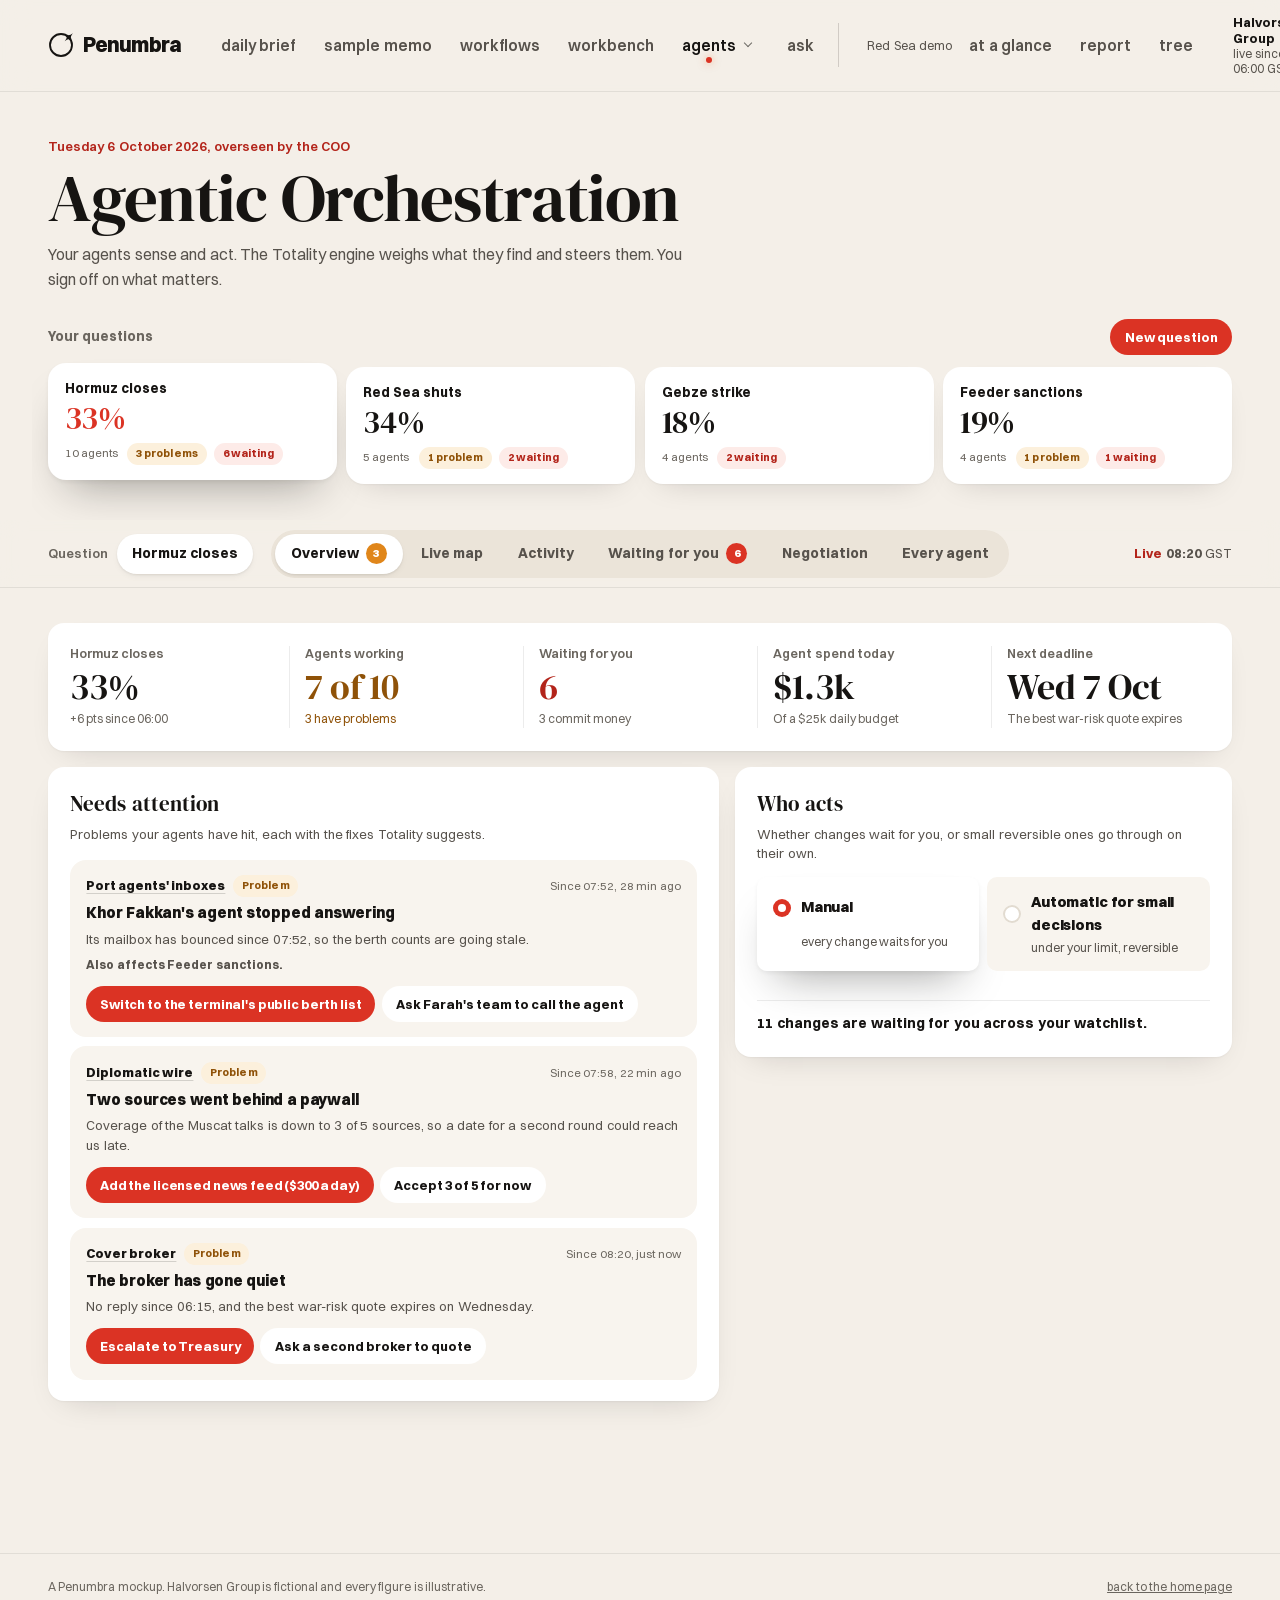
==== commit dfdb1b2a: "Agents: finish the switch (nav dropdown, sans agents 2, notes) The previous commit carried only the " ====
--- a/agents.html
+++ b/agents.html
@@ -3,7 +3,7 @@
 <head>
   <meta charset="utf-8">
   <meta name="viewport" content="width=device-width, initial-scale=1, viewport-fit=cover">
-  <title>Agents 3 · Penumbra</title>
+  <title>Agents · Penumbra</title>
   <meta name="description" content="Penumbra with your agents: information agents sense, the Totality engine weighs what they find and steers them, and workflow agents act on the plan once you sign off.">
   <link rel="preload" href="assets/fonts/switzer-800.woff2" as="font" type="font/woff2" crossorigin>
   <link rel="preload" href="assets/fonts/switzer-400.woff2" as="font" type="font/woff2" crossorigin>
@@ -12,10 +12,10 @@
   <link rel="preconnect" href="https://fonts.googleapis.com">
   <link rel="preconnect" href="https://fonts.gstatic.com" crossorigin>
   <link rel="stylesheet" href="https://fonts.googleapis.com/css2?family=DM+Serif+Display&display=swap">
-  <link rel="stylesheet" href="assets/css/agents3.css">
+  <link rel="stylesheet" href="assets/css/agents.css">
   <script src="assets/js/nav.js"></script>
 </head>
-<body class="app ag3">
+<body class="app ag-page">
   <a class="skip" href="#main">Skip to content</a>
 
   <header class="bar">
@@ -28,8 +28,7 @@
       <a href="memo.html">sample memo</a>
       <a href="team.html">workflows</a>
       <a href="workbench.html">workbench</a>
-      <a href="agents.html">agents</a>
-      <span class="tabs__more"><a href="agents2.html">agents 2</a><button type="button" class="tabs__caret" aria-expanded="false" aria-label="Other versions of agents 2"></button><span class="tabs__menu"><a href="agents3.html" aria-current="page">agents 3</a></span></span>
+      <span class="tabs__more"><a href="agents.html" aria-current="page">agents</a><button type="button" class="tabs__caret" aria-expanded="false" aria-label="Other versions of agents"></button><span class="tabs__menu"><a href="agents2.html">agents 2</a></span></span>
       <a href="ask.html">ask</a>
       <span class="tabs__group">Red Sea demo</span>
       <a href="redsea.html">at a glance</a>
@@ -243,7 +242,7 @@
 
   <script src="assets/js/app.js"></script>
   <script src="assets/js/agents.js"></script>
-  <script src="assets/js/agents2.js"></script>
-  <script src="assets/js/agents3.js"></script>
+  <script src="assets/js/agents-views.js"></script>
+  <script src="assets/js/agents-ui.js"></script>
 </body>
 </html>
--- a/assets/css/app.css
+++ b/assets/css/app.css
@@ -153,7 +153,7 @@
   width: 6px; height: 6px; border-radius: 50%; transform: translateX(-50%);
   background: var(--blue); box-shadow: 0 0 8px color-mix(in srgb, var(--blue) 80%, transparent);
 }
-/* a tab with a small menu of other versions ("agents 2" > "agents 3"): opens on hover, focus or its caret (nav.js) */
+/* a tab with a small menu of other versions ("agents" > "agents 2"): opens on hover, focus or its caret (nav.js) */
 .tabs__more { position: relative; display: inline-flex; align-items: center; }
 .tabs__more:has(.tabs__menu [aria-current]) > a { opacity: 1; }
 .tabs__more:has(.tabs__menu [aria-current]) > a::after {
--- a/assets/css/agents.css
+++ b/assets/css/agents.css
@@ -0,0 +1,738 @@
+/* Agents (agents.html, and agents2.html in sans): Penumbra steering a team's agents as click-through views (the markup,
+   agents.js, agents-views.js and agents-ui.js), in a style taken from the Looo landing page (references/loo snapshot.jpeg
+   and looo closeup.png) without its landing-page set pieces (2026-11-04). A warm off-white ground with the bars in the
+   same cream; white cards on a very soft shadow with cream panels inside; DM Serif Display for titles and big figures
+   (Switzer in their place on agents 2, `.ag-sans`, at the end), small gray Switzer for the rest; one tomato red for
+   buttons, counts and what waits for you, amber for a problem, working neutral (no green); status as soft pills with no
+   ring or dot; the view tabs and the feed's filters as a cream track with a sliding white pill; red buttons glow only on
+   hover; who acts' chosen option a lifted white card; the live map light, its tiles with initial avatars, Totality a
+   gauge. Built on the earlier agents 2 stylesheet (retokened) plus the layer at the end; history in git. */
+body.ag-page {
+  --void: #f4efe8;
+  --ink: #161412; --ink-2: #57524c; --ink-3: #6a655e;
+  --mist: #f8f4ee; --mist-2: #efe9e0; --mist-3: #e2dbd0;
+  --line: rgba(22, 20, 18, 0.08); --line-strong: rgba(22, 20, 18, 0.16);
+  --accent: #db3324; --accent-ink: #b3241a; --accent-soft: #fdebe8; --accent-glow: #ff8a7f;   /* waits for you, Totality */
+  --good: #57524c; --good-ink: #161412; --good-soft: #efe9e0;                                 /* working, protected, fixed: neutral, no green */
+  --bad: #e0861a; --bad-ink: #8f5208; --bad-soft: #fcf0dc;                                    /* a problem */
+  --off: #a39d94;
+  --night: #0b0d12; --night-2: #161a22; --night-3: #1f2430;                                   /* the instrument panel */
+  --night-ink: #f3f4f6; --night-ink-2: #aab0bc; --night-ink-3: #808796;
+  --shadow: 0 1px 2px rgba(22, 20, 18, 0.04), 0 12px 32px -18px rgba(22, 20, 18, 0.22);
+  --shadow-sm: 0 1px 2px rgba(22, 20, 18, 0.08), 0 3px 10px -4px rgba(22, 20, 18, 0.12);
+  --shadow-up: 0 2px 4px rgba(22, 20, 18, 0.05), 0 24px 44px -20px rgba(22, 20, 18, 0.38);
+  --display: "DM Serif Display", Georgia, "Times New Roman", serif;
+  --r: 16px; --r-sm: 10px;
+  /* the shared components read these names */
+  --moon: var(--ink); --moon-2: var(--ink-2); --moon-3: var(--ink-3); --fg: var(--ink); --fg-2: var(--ink-2);
+  --on-ink: #fff; --card: #fff; --card-low: var(--mist); --panel: #fff; --panel-line: var(--line);
+  --ctl: var(--ink); --blue: var(--accent); --focus: var(--accent); --glass: none; --tone: var(--ink);
+  color: var(--ink); background: var(--void);
+}
+.ag-page ::selection { background: var(--accent-soft); }
+
+/* ---------- chrome ---------- */
+.ag-page .bar { background: rgba(244, 239, 232, 0.92); box-shadow: 0 1px 0 var(--line); } /* the page's own cream, not white */
+.ag-page .logo { filter: none; }
+.ag-page .logo::before { background: var(--ink); }
+.ag-page .tabs a { color: var(--ink-2); opacity: 1; }
+.ag-page .tabs a:hover, .ag-page .tabs a[aria-current="page"] { color: var(--ink); }
+.ag-page .tabs a[aria-current="page"]::after { background: var(--accent); box-shadow: 0 0 8px rgba(234, 88, 12, 0.5); }
+.ag-page .app-foot { color: var(--ink-3); border-top: 1px solid var(--line); }
+.ag-page .toast { background: var(--ink); color: #fff; box-shadow: var(--shadow); }
+.ag-page button:focus-visible, .ag-page [tabindex]:focus-visible { outline: 2px solid var(--accent); outline-offset: 2px; }
+
+
+/* ---------- the intro: short, so the page starts on your questions ---------- */
+.intro { padding: clamp(2rem, 5vh, 3.25rem) 0 clamp(1.25rem, 3vh, 1.75rem); }
+.intro__kicker { margin: 0 0 0.6rem; font-size: 0.82rem; font-weight: 600; color: var(--ink-3); }
+.intro__title { margin: 0; font-size: clamp(2.4rem, 5vw, 3.8rem); font-weight: 800; letter-spacing: -0.055em; line-height: 0.98; }
+.intro__lede { margin: 0.8rem 0 0; max-width: 40rem; font-size: 1rem; line-height: 1.55; color: var(--ink-2); }
+
+/* ---------- the view tabs, held under the bar; a white pill slides to the open one ---------- */
+.vtabs {
+  position: sticky; top: var(--bar-h, 73px); z-index: 30; display: flex; align-items: center; justify-content: space-between; gap: 1rem;
+  margin: clamp(1.5rem, 4vh, 2.25rem) calc(-1 * var(--gutter)) 0; padding: 0.6rem var(--gutter);
+  background: rgba(255, 255, 255, 0.88); -webkit-backdrop-filter: blur(12px); backdrop-filter: blur(12px); box-shadow: 0 1px 0 var(--line);
+}
+.vtabs__track { position: relative; display: inline-flex; gap: 0.15rem; min-width: 0; padding: 4px; border-radius: 999px; background: var(--mist); overflow-x: auto; scrollbar-width: none; }
+.vtabs__track::-webkit-scrollbar { display: none; }
+.vtabs__thumb {
+  position: absolute; left: 0; top: 4px; bottom: 4px; border-radius: 999px; background: #fff; box-shadow: var(--shadow-sm); pointer-events: none;
+  transition: transform 0.36s cubic-bezier(0.3, 0.7, 0.2, 1), width 0.36s cubic-bezier(0.3, 0.7, 0.2, 1);
+}
+.vtab {
+  position: relative; z-index: 1; display: inline-flex; align-items: center; gap: 0.45rem; min-height: 40px; padding: 0 1rem; border-radius: 999px;
+  font-size: 0.875rem; font-weight: 700; color: var(--ink-2); text-decoration: none; white-space: nowrap; transition: color 0.2s ease;
+}
+.vtab[hidden] { display: none; }
+.vtab:hover, .vtab[aria-current="true"] { color: var(--ink); }
+.vtab:focus-visible { outline: 2px solid var(--accent); outline-offset: -2px; }
+.vtab__n { display: inline-grid; place-items: center; min-width: 1.3rem; height: 1.3rem; padding: 0 0.35rem; border-radius: 999px; font-size: 0.7rem; font-weight: 800; color: #fff; background: var(--accent); font-variant-numeric: tabular-nums; }
+.vtab__n--bad { background: var(--bad); }
+.vtab__n[hidden] { display: none; }
+.vtabs__live { margin: 0; flex: none; font-size: 0.82rem; color: var(--ink-2); white-space: nowrap; }
+
+/* ---------- views: one at a time ---------- */
+.views { padding: clamp(1.5rem, 4vh, 2.25rem) 0 clamp(3rem, 8vh, 5rem); min-height: 72vh; }
+.view[hidden] { display: none; }
+.vhead { display: grid; gap: 0.35rem; margin-bottom: 1.25rem; max-width: 46rem; }
+.vhead__title { margin: 0; font-size: clamp(1.5rem, 2.4vw, 2rem); font-weight: 800; letter-spacing: -0.04em; line-height: 1.1; }
+.vhead__note { margin: 0; font-size: 0.9rem; line-height: 1.5; color: var(--ink-2); }
+.vhead__note:empty { display: none; }
+.live { display: inline-flex; align-items: center; gap: 0.4rem; padding: 0.1rem 0.55rem 0.1rem 0.45rem; border-radius: 999px; background: var(--good-soft); color: var(--good-ink); font-weight: 700; font-size: 0.8rem; }
+.live::before { content: ""; width: 7px; height: 7px; border-radius: 50%; background: var(--good); box-shadow: 0 0 0 0 rgba(16, 185, 129, 0.5); animation: live 2s ease-out infinite; }
+@keyframes live { 0% { box-shadow: 0 0 0 0 rgba(16, 185, 129, 0.45); } 100% { box-shadow: 0 0 0 7px rgba(16, 185, 129, 0); } }
+
+/* surfaces: white cards on a soft shadow */
+.ov__card, .dk, .feed, .qc, .queue__empty, .done__list, .steer__brief, .steer__out, .roster {
+  background: #fff; border-radius: var(--r); box-shadow: var(--shadow);
+}
+
+/* buttons and controls: ink, or mist */
+.ag-page .btn--primary { background: var(--ink); color: #fff; border: 0; }
+.ag-page .btn--primary:hover { background: #262a33; box-shadow: none; }
+.ag-page .btn--primary:disabled { background: var(--mist-2); color: var(--ink-3); cursor: default; transform: none; }
+.btn-q {
+  display: inline-flex; align-items: center; min-height: 36px; padding: 0.35rem 0.9rem; border: 0; border-radius: 999px;
+  font: inherit; font-size: 0.8125rem; font-weight: 700; color: var(--ink); background: var(--mist); cursor: pointer; transition: background-color 0.15s ease;
+}
+.btn-q:hover { background: var(--mist-2); }
+.btn-q--sm { min-height: 32px; padding: 0.2rem 0.75rem; font-size: 0.75rem; }
+
+.ag-page .pick__seg, .ag-page .mode__limit, .feed__f { background: var(--mist); border-radius: 12px; padding: 3px; gap: 3px; }
+.ag-page .pick__seg button, .ag-page .mode__limit button, .feed__f button { color: var(--ink-2); border-radius: 9px; }
+.ag-page .pick__seg button:hover, .ag-page .mode__limit button:hover, .feed__f button:hover { background: rgba(255, 255, 255, 0.7); color: var(--ink); }
+.ag-page .pick__seg button[aria-pressed="true"], .ag-page .mode__limit button[aria-checked="true"], .feed__f button[aria-pressed="true"] { background: #fff; color: var(--ink); box-shadow: var(--shadow-sm); }
+.ag-page .pick__seg button[aria-pressed="true"] small { color: var(--accent-ink); }
+.ag-page .nudge button { background: var(--mist); color: var(--ink); }
+.ag-page .nudge button:hover:not(:disabled) { background: var(--mist-2); }
+.ag-page .nudge output { color: var(--ink); }
+.ag-page .switch__ui { background: var(--mist-3); }
+.ag-page .switch__ui::after { background: #fff; box-shadow: 0 1px 3px rgba(0, 0, 0, 0.22); }
+.ag-page .switch input:checked + .switch__ui { background: var(--ink); }
+.ag-page .switch input:disabled + .switch__ui { opacity: 0.45; }
+.ag-page .field__val { color: var(--ink-3); }
+
+/* ---------- overview: the status strip, then what needs attention beside who acts ---------- */
+.ov { display: grid; grid-template-columns: minmax(0, 1.35fr) minmax(0, 1fr); gap: 1rem; align-items: start; margin-top: 1rem; }
+.ov__card { display: grid; gap: 1rem; align-content: start; padding: 1.35rem 1.4rem; }
+.ov__head { display: grid; gap: 0.25rem; }
+.ov__title { margin: 0; font-size: 1.1rem; font-weight: 800; letter-spacing: -0.025em; }
+.ov__note { margin: 0; font-size: 0.82rem; line-height: 1.45; color: var(--ink-2); }
+.mode { gap: 0.9rem; } /* rows don't stretch, so the shut limit takes no space */
+.mode__seg { display: grid; grid-template-columns: 1fr 1fr; gap: 0.5rem; }
+.mode__seg button {
+  display: grid; grid-template-columns: auto minmax(0, 1fr); gap: 0.15rem 0.65rem; align-items: center; text-align: left;
+  min-height: 44px; padding: 0.85rem 0.95rem; border: 0; border-radius: var(--r-sm); font: inherit; color: var(--ink);
+  background: var(--mist); cursor: pointer; transition: background-color 0.2s ease, color 0.2s ease;
+}
+.mode__seg button:hover { background: var(--mist-2); }
+.mode__seg b { font-size: 0.92rem; font-weight: 800; letter-spacing: -0.01em; }
+.mode__seg small { grid-column: 2; font-size: 0.75rem; color: var(--ink-2); transition: color 0.2s ease; }
+.mode__dot { width: 18px; height: 18px; border-radius: 50%; background: #fff; box-shadow: inset 0 0 0 2px var(--mist-3); transition: box-shadow 0.2s ease, background-color 0.2s ease; }
+.mode__seg button[aria-checked="true"] { background: var(--ink); color: #fff; }
+.mode__seg button[aria-checked="true"] small { color: var(--night-ink-2); }
+.mode__seg button[aria-checked="true"] .mode__dot { background: var(--ink); box-shadow: inset 0 0 0 5px var(--accent-glow); }
+/* the limit drops down: its row grows from nothing and it fades in; shut, it also gives back the panel's gap above it */
+.mode__auto { display: grid; grid-template-rows: 0fr; margin-top: -0.9rem; opacity: 0; align-self: start;
+  transition: grid-template-rows 0.38s cubic-bezier(0.3, 0.7, 0.2, 1), margin-top 0.38s cubic-bezier(0.3, 0.7, 0.2, 1), opacity 0.28s ease; }
+.mode__auto.is-open { grid-template-rows: 1fr; margin-top: 0; opacity: 1; }
+.mode__auto-in { display: grid; gap: 0.5rem; min-height: 0; overflow: hidden; }
+.mode__label { margin: 0; font-size: 0.82rem; font-weight: 700; }
+.mode__limit { display: grid; grid-template-columns: repeat(3, 1fr); }
+.mode__limit button { min-height: 40px; border: 0; font: inherit; font-size: 0.88rem; font-weight: 700; font-variant-numeric: tabular-nums; background: transparent; cursor: pointer; }
+.mode__rule { margin: 0; font-size: 0.8rem; line-height: 1.45; color: var(--ink-2); }
+.mode__now { margin: 0; padding-top: 0.8rem; border-top: 1px solid var(--line); font-size: 0.88rem; font-weight: 700; }
+
+/* ---------- the watchlist: a row of questions, the chosen one in ink ---------- */
+.watch { display: grid; gap: 0.75rem; }
+.watch__head { display: flex; align-items: center; justify-content: space-between; gap: 1rem; }
+.watch__title { margin: 0; font-size: 0.85rem; font-weight: 700; color: var(--ink-3); }
+.watch .btn-q { background: var(--ink); color: #fff; }
+.watch .btn-q:hover { background: #262a33; }
+.watch__list { display: grid; grid-auto-flow: column; grid-auto-columns: minmax(13rem, 1fr); gap: 0.6rem; padding: 2px 2px 14px; margin: -2px -2px -14px; overflow-x: auto; scrollbar-width: thin; }
+.wq {
+  display: grid; gap: 0.2rem; align-content: start; text-align: left; padding: 0.95rem 1.05rem; border: 0; border-radius: 18px;
+  font: inherit; color: var(--ink); background: var(--mist); cursor: pointer; transition: background-color 0.2s ease, color 0.2s ease;
+}
+.ag-page .watch__list > button.wq:not([aria-selected="true"]):hover { background: var(--mist-2); }
+.wq__name { font-size: 0.84rem; font-weight: 700; }
+.wq__p { font-size: 2rem; font-weight: 800; letter-spacing: -0.045em; line-height: 1.05; }
+.wq__meta { display: flex; flex-wrap: wrap; align-items: center; gap: 0.3rem 0.4rem; margin-top: 0.25rem; }
+.wq__n { font-size: 0.72rem; color: var(--ink-3); margin-right: 0.15rem; }
+.wq[aria-selected="true"] { color: #fff; }
+.wq[aria-selected="true"] .wq__n { color: var(--night-ink-3); }
+.wq[aria-selected="true"] .st { background: rgba(255, 255, 255, 0.1); color: var(--night-ink); }
+.watch__list > .seg-thumb { border-radius: 18px; background: var(--ink); box-shadow: 0 10px 26px -12px rgba(11, 13, 18, 0.55); }
+
+/* ---------- status: a dot and a word, the same everywhere ---------- */
+.st { display: inline-flex; align-items: center; gap: 0.32rem; flex: none; padding: 0.12rem 0.5rem; border-radius: 999px; font-size: 0.66rem; font-weight: 700; white-space: nowrap; }
+.st::before { content: ""; width: 6px; height: 6px; border-radius: 50%; background: currentColor; }
+.st--ok { background: var(--good-soft); color: var(--good-ink); }
+.st--ok::before { background: var(--good); }
+.st--wait { background: var(--accent-soft); color: var(--accent-ink); }
+.st--wait::before { background: var(--accent); }
+.st--bad { background: var(--bad-soft); color: var(--bad-ink); }
+.st--bad::before { background: var(--bad); animation: st-blink 1.6s ease-in-out infinite; }
+.st--off { background: var(--mist-2); color: var(--ink-3); }
+.st--off::before { background: var(--off); }
+@keyframes st-blink { 50% { opacity: 0.25; } }
+
+/* ---------- right now: the status strip, one card split five ways ---------- */
+.dk { display: grid; grid-template-columns: repeat(5, minmax(0, 1fr)); padding: 0.4rem; }
+.dk__i {
+  display: grid; gap: 0.2rem; align-content: start; text-align: left; padding: 0.9rem 1rem 1rem; border: 0; border-radius: 16px;
+  font: inherit; color: var(--ink); background: transparent; transition: background-color 0.15s ease; position: relative;
+}
+.dk__i + .dk__i::before { content: ""; position: absolute; left: 0; top: 1rem; bottom: 1rem; width: 1px; background: var(--line); }
+button.dk__i { cursor: pointer; }
+button.dk__i:hover { background: var(--mist); }
+button.dk__i:hover::before, button.dk__i:hover + .dk__i::before { opacity: 0; }
+.dk__l { font-size: 0.8rem; font-weight: 600; color: var(--ink-3); }
+.dk__v { font-size: clamp(1.7rem, 2.6vw, 2.3rem); font-weight: 800; letter-spacing: -0.045em; line-height: 1.1; }
+.dk__s { font-size: 0.76rem; color: var(--ink-3); }
+.dk__i.is-bad .dk__s, .dk__i.is-bad .dk__v { color: var(--bad-ink); }
+.dk__i.is-warn .dk__v { color: var(--accent-ink); }
+.dk__i.is-new { animation: dk-new 1.2s ease; }
+@keyframes dk-new { 0% { background: var(--good-soft); } 100% { background: transparent; } }
+
+/* the instrument panel */
+.dash__map {
+  display: grid; gap: 1rem; padding: clamp(1.1rem, 2vw, 1.6rem); border-radius: 26px; color: var(--night-ink);
+  background: radial-gradient(60% 70% at 50% 48%, rgba(255, 122, 61, 0.13), transparent 70%), var(--night);
+  box-shadow: 0 30px 60px -30px rgba(11, 13, 18, 0.55);
+}
+.loop__board { position: relative; display: grid; grid-template-columns: minmax(0, 1fr) clamp(10.5rem, 15vw, 13rem) minmax(0, 1fr); gap: 1rem clamp(1.75rem, 3.5vw, 3.25rem); align-items: center; }
+.loop__links { position: absolute; inset: 0; width: 100%; height: 100%; pointer-events: none; overflow: visible; }
+.loop__col { position: relative; display: grid; gap: 0.6rem; align-content: center; }
+.loop__colhead { margin: 0; font-size: 0.8rem; font-weight: 700; color: var(--night-ink); }
+.loop__colhead span { margin-left: 0.35rem; font-weight: 500; color: var(--night-ink-3); }
+.loop__agents { display: grid; gap: 0.45rem; }
+.loop__empty { margin: 0; font-size: 0.82rem; color: var(--night-ink-3); }
+.lag {
+  position: relative; display: grid; gap: 0.18rem; text-align: left; padding: 0.6rem 0.75rem; border: 0; border-radius: 14px;
+  font: inherit; color: var(--night-ink); background: var(--night-2); cursor: pointer; transition: background-color 0.2s ease, box-shadow 0.2s ease;
+}
+.lag:hover { background: var(--night-3); }
+.lag__top { display: flex; align-items: center; justify-content: space-between; gap: 0.5rem; }
+.lag__top b { font-size: 0.84rem; font-weight: 700; line-height: 1.2; }
+.lag__line { font-size: 0.74rem; line-height: 1.38; color: var(--night-ink-2); display: -webkit-box; -webkit-line-clamp: 2; -webkit-box-orient: vertical; overflow: hidden; }
+.lag__when { font-size: 0.68rem; color: var(--night-ink-3); font-variant-numeric: tabular-nums; }
+.lag.is-bad .lag__line { color: #ff8da1; font-weight: 600; }
+.lag.is-off > * { opacity: 0.5; }
+.lag.is-sel { background: var(--night-3); box-shadow: inset 0 0 0 1.5px rgba(255, 255, 255, 0.85); }
+/* status chips glow softly on the dark */
+.dash__map .st--ok { background: rgba(16, 185, 129, 0.14); color: #6ee7b7; }
+.dash__map .st--ok::before { background: #34d399; }
+.dash__map .st--wait { background: rgba(255, 140, 70, 0.15); color: #ffb27a; }
+.dash__map .st--wait::before { background: #ff8a4c; }
+.dash__map .st--bad { background: rgba(244, 63, 94, 0.16); color: #ff8da1; }
+.dash__map .st--bad::before { background: #fb5c78; }
+.dash__map .st--off { background: rgba(255, 255, 255, 0.07); color: var(--night-ink-3); }
+
+.lk { fill: none; stroke: rgba(255, 255, 255, 0.12); stroke-width: 1.4; transition: stroke 0.3s ease; }
+.lk.is-ok, .lk.is-wait { stroke: rgba(255, 255, 255, 0.2); }
+.lk.is-bad { stroke: rgba(251, 92, 120, 0.6); stroke-width: 1.8; }
+.lk.is-off { stroke: rgba(255, 255, 255, 0.05); }
+/* a link lighting up as information moves along it (agents.js packet()): reports mint, briefs corona orange */
+.lk-hot { fill: none; stroke-width: 2.2; stroke-linecap: round; stroke-dasharray: 1 1; }
+.lk-hot--in { stroke: #6ee7b7; filter: drop-shadow(0 0 4px rgba(52, 211, 153, 0.8)); }
+.lk-hot--out { stroke: #ffa463; filter: drop-shadow(0 0 4px rgba(255, 138, 76, 0.85)); }
+.lk-hot.pk--quiet { stroke-width: 1.5; stroke-opacity: 0.5; filter: none; }
+
+/* Totality as an eclipse: a black disc in a warm corona that turns slowly */
+.loop__hub { position: relative; z-index: 1; display: block; padding: 0; border: 0; border-radius: 50%; background: none; cursor: pointer; }
+.hub { display: block; width: 100%; height: auto; overflow: visible; }
+.hub__disc { fill: #030406; }
+.hub__corona { transform-box: fill-box; transform-origin: center; animation: corona 24s linear infinite; }
+@keyframes corona { to { transform: rotate(360deg); } }
+.hub__ring { fill: none; stroke: url(#ag2-corona); stroke-width: 2.5; }
+.hub__glow { fill: none; stroke: url(#ag2-corona); stroke-width: 9; opacity: 0.55; transition: opacity 0.3s ease, stroke-width 0.3s ease; }
+.loop__hub:hover .hub__glow { opacity: 0.85; }
+.loop__hub.is-sel .hub__glow { opacity: 0.95; stroke-width: 13; }
+.loop__hub.is-sel .hub__ring { stroke-width: 3.5; }
+.loop__hub:focus-visible { outline: 2px solid var(--accent-glow); outline-offset: 6px; }
+.hub__halo { fill: rgba(255, 164, 99, 0.3); opacity: 0; transform-box: fill-box; transform-origin: center; }
+.hub.is-pulse .hub__halo { animation: hub-think 1.8s ease-out 2; }
+@keyframes hub-think { 0% { opacity: 0.9; transform: scale(1); } 100% { opacity: 0; transform: scale(1.34); } }
+.hub__p { font-size: 48px; font-weight: 800; letter-spacing: -0.045em; fill: #fff; }
+.hub__q { font-size: 12px; fill: var(--night-ink-2); }
+.hub__name { font-size: 12px; font-weight: 700; fill: var(--accent-glow); }
+
+/* ---------- the side panel ---------- */
+.dash__side { display: grid; gap: 1.15rem; align-content: start; padding: 1.5rem; }
+.dash__side .side__head { padding-right: 2.75rem; }
+
+/* ---------- the drawer: an agent's or Totality's panel slides in from the right ---------- */
+.drawer { position: fixed; top: var(--bar-h, 73px); right: 0; bottom: 0; z-index: 35; width: min(27rem, 100vw); pointer-events: none; }
+.drawer__panel {
+  position: absolute; inset: 0; overflow: auto; overscroll-behavior: contain; outline: none; pointer-events: auto; background: #fff;
+  box-shadow: -1px 0 0 var(--line), -30px 0 60px -30px rgba(11, 13, 18, 0.3);
+  transform: translateX(104%); transition: transform 0.36s cubic-bezier(0.3, 0.7, 0.2, 1), visibility 0s 0.36s; visibility: hidden;
+}
+.ag-page .drawer__panel:focus-visible { outline: none; } /* focus moves here to carry keyboard users along; it isn't a control */
+.drawer.is-open .drawer__panel { transform: none; visibility: visible; transition: transform 0.36s cubic-bezier(0.3, 0.7, 0.2, 1); }
+.drawer__scrim { display: none; }
+.drawer__x {
+  position: sticky; top: 0.9rem; z-index: 2; display: block; width: 36px; height: 36px; margin: 0.9rem 0.9rem -2.25rem auto; padding: 0; border: 0;
+  border-radius: 50%; background: var(--mist); cursor: pointer; transition: background-color 0.15s ease;
+}
+.drawer__x:hover { background: var(--mist-2); }
+.drawer__x::before, .drawer__x::after { content: ""; position: absolute; left: 11px; top: 17px; width: 14px; height: 1.75px; border-radius: 2px; background: var(--ink); transform: rotate(45deg); }
+.drawer__x::after { transform: rotate(-45deg); }
+@media (min-width: 1001px) { /* the page makes room for the drawer rather than hiding under it */
+  .page { transition: padding-right 0.36s cubic-bezier(0.3, 0.7, 0.2, 1); }
+  body.has-drawer .page { padding-right: calc(27rem + var(--gutter)); }
+  .loop__links { transition: opacity 0.15s ease; }
+  body.is-shifting .loop__links { opacity: 0; }
+}
+/* closed, nothing stays marked as selected */
+body:not(.has-drawer) .lag.is-sel { background: var(--night-2); box-shadow: none; }
+body:not(.has-drawer) .loop__hub.is-sel .hub__glow { opacity: 0.55; stroke-width: 9; }
+body:not(.has-drawer) .loop__hub.is-sel .hub__ring { stroke-width: 2.5; }
+body:not(.has-drawer) .rt.is-sel { background: transparent; }
+.side__head { display: flex; align-items: flex-start; justify-content: space-between; gap: 0.75rem; }
+.side__name { margin: 0; font-size: 1.35rem; font-weight: 800; letter-spacing: -0.035em; }
+.side__sub { margin: 0.25rem 0 0; font-size: 0.82rem; line-height: 1.5; color: var(--ink-2); }
+.side__p { display: flex; align-items: baseline; gap: 0.6rem; margin: -0.3rem 0 0; }
+.side__p b { font-size: 2.8rem; font-weight: 800; letter-spacing: -0.05em; line-height: 1; }
+.side__p span { font-size: 0.82rem; font-weight: 700; color: var(--good-ink); }
+.sp { display: grid; gap: 0.5rem; }
+.sp__h { margin: 0; font-size: 0.76rem; font-weight: 700; color: var(--ink-3); }
+.sp__big { margin: 0; font-size: 1rem; font-weight: 700; line-height: 1.4; }
+.sp__meta { display: flex; flex-wrap: wrap; align-items: center; gap: 0.4rem 0.6rem; margin: 0; font-size: 0.76rem; color: var(--ink-3); }
+.sp__none { margin: 0; font-size: 0.86rem; color: var(--ink-3); }
+.sp__text { margin: 0; padding: 0.8rem 0.9rem; border-radius: var(--r-sm); background: var(--mist); font-size: 0.85rem; line-height: 1.5; }
+.sp__stats { display: grid; grid-template-columns: repeat(2, minmax(0, 1fr)); gap: 0.45rem; margin: 0; }
+.sp__stats div { padding: 0.6rem 0.75rem; border-radius: 12px; background: var(--mist); }
+.sp__stats dt { font-size: 0.7rem; font-weight: 600; color: var(--ink-3); }
+.sp__stats dd { margin: 0.1rem 0 0; font-size: 0.95rem; font-weight: 800; }
+.sp__log { list-style: none; margin: 0; padding: 0; display: grid; gap: 0.45rem; max-height: 13rem; overflow: auto; }
+.sp__log li { display: grid; grid-template-columns: 2.9rem minmax(0, 1fr); gap: 0.5rem; font-size: 0.8rem; line-height: 1.4; }
+.sp__log li > :first-child { color: var(--ink-3); }
+.sp__log li.is-prob > :last-child { color: var(--bad-ink); font-weight: 700; }
+.sp__log li.is-fix > :last-child { color: var(--good-ink); font-weight: 700; }
+.sp__log li.is-none { display: block; color: var(--ink-3); }
+.side__wait {
+  display: grid; gap: 0.15rem; text-align: left; padding: 0.8rem 0.95rem; border: 0; border-radius: var(--r-sm); font: inherit;
+  background: var(--accent-soft); color: var(--ink); cursor: pointer; transition: background-color 0.15s ease;
+}
+.side__wait:hover { background: #ffe6d4; }
+.side__wait b { font-size: 0.8rem; color: var(--accent-ink); }
+.side__wait span { font-size: 0.85rem; font-weight: 600; }
+.side__ctl { display: grid; gap: 0.5rem; padding-top: 0.9rem; border-top: 1px solid var(--line); }
+.side__ctl .btn-q { justify-self: start; }
+.side__auto .switch__text { display: grid; gap: 0.05rem; font-size: 0.85rem; font-weight: 700; }
+.side__auto .switch__text small { font-size: 0.72rem; font-weight: 500; color: var(--ink-2); }
+.side__build { margin: 0; padding: 0.9rem 1rem; border-radius: var(--r-sm); background: var(--mist); font-size: 0.86rem; line-height: 1.5; }
+.side__also { display: flex; flex-wrap: wrap; gap: 0.35rem; }
+
+.ch svg { width: 100%; height: auto; overflow: visible; font-family: inherit; }
+.ch__grid { stroke: var(--line); }
+.ch__ax { font-size: 10px; fill: var(--ink-3); font-variant-numeric: tabular-nums; }
+.ch__now { font-weight: 700; fill: var(--ink); }
+.ch__line { fill: none; stroke: var(--ink); stroke-width: 2.25; stroke-linejoin: round; }
+.ch__dot { fill: #fff; stroke: var(--ink); stroke-width: 2; }
+.ch__end { fill: var(--accent); stroke: #fff; stroke-width: 2.5; }
+.moves, .asks { list-style: none; margin: 0; padding: 0; display: grid; gap: 0.35rem; }
+.moves button, .asks button {
+  width: 100%; display: grid; text-align: left; padding: 0.6rem 0.75rem; border: 0; border-radius: 12px; font: inherit; color: var(--ink);
+  background: var(--mist); cursor: pointer; transition: background-color 0.15s ease;
+}
+.moves button:hover, .asks button:hover { background: var(--mist-2); }
+.moves button { grid-template-columns: 2.7rem minmax(0, 1fr) auto; gap: 0.5rem; align-items: start; font-size: 0.8rem; line-height: 1.4; }
+.moves__t { color: var(--ink-3); }
+.moves__txt b { margin-right: 0.35rem; }
+.moves__none { margin: 0; font-size: 0.82rem; color: var(--ink-3); }
+.asks button { gap: 0.4rem; }
+.asks__q { font-size: 0.85rem; font-weight: 700; line-height: 1.35; }
+.asks__bar { display: block; height: 4px; border-radius: 4px; background: var(--mist-3); overflow: hidden; }
+.asks__bar i { display: block; height: 100%; border-radius: 4px; background: var(--ink); }
+.asks__m { display: flex; flex-wrap: wrap; align-items: center; justify-content: space-between; gap: 0.3rem 0.6rem; font-size: 0.74rem; color: var(--ink-3); }
+.asks__who { display: inline-flex; align-items: center; gap: 0.4rem; font-weight: 700; color: var(--ink-2); }
+.imp { display: inline-flex; flex: none; align-self: start; padding: 0.12rem 0.5rem; border-radius: 999px; font-size: 0.7rem; font-weight: 700; white-space: nowrap; background: #fff; color: var(--ink-2); box-shadow: inset 0 0 0 1px var(--line); }
+
+/* ---------- the feed and what needs attention ---------- */
+.feed { display: grid; gap: 1rem; max-width: 64rem; padding: 1.4rem 1.5rem; }
+.feed__head { display: flex; flex-wrap: wrap; align-items: flex-end; justify-content: space-between; gap: 0.5rem 1rem; }
+.feed__title { margin: 0; font-size: 1.05rem; font-weight: 800; letter-spacing: -0.025em; }
+.feed__f { display: inline-grid; grid-auto-flow: column; }
+.feed__f button { min-height: 34px; padding: 0 0.8rem; border: 0; font: inherit; font-size: 0.8rem; font-weight: 700; background: transparent; cursor: pointer; }
+.feed__list { list-style: none; margin: 0; padding: 0; display: grid; align-content: start; }
+.fd + .fd { border-top: 1px solid var(--line); }
+.fd button {
+  width: 100%; display: grid; grid-template-columns: 2.9rem minmax(0, 1fr) auto; gap: 0.6rem; align-items: start; text-align: left;
+  padding: 0.7rem 0.4rem; border: 0; border-radius: 10px; font: inherit; color: var(--ink); background: transparent; cursor: pointer;
+}
+.fd button:hover { background: var(--mist); }
+.fd__t { font-size: 0.78rem; font-weight: 600; color: var(--ink-3); padding-top: 0.05rem; }
+.fd__body { display: grid; gap: 0.15rem; }
+.fd__top { display: flex; flex-wrap: wrap; align-items: center; gap: 0.3rem 0.5rem; }
+.fd__who { font-size: 0.78rem; font-weight: 800; }
+.fd__who--hub { color: var(--accent-ink); }
+.fd__kind { font-size: 0.7rem; color: var(--ink-3); }
+.fd__text { font-size: 0.86rem; line-height: 1.45; }
+.fd.is-prob .fd__kind { color: var(--bad-ink); font-weight: 700; }
+.fd.is-fix .fd__kind { color: var(--good-ink); font-weight: 700; }
+.fd.is-fresh { animation: fd-in 2.4s ease both; }
+@keyframes fd-in { 0% { opacity: 0; transform: translateY(-6px); background: var(--accent-soft); } 15% { opacity: 1; transform: none; } 100% { background: transparent; } }
+.fd__none { margin: 0; padding: 0.8rem 0.4rem; font-size: 0.82rem; color: var(--ink-3); }
+.attn__list { display: grid; gap: 0.6rem; }
+.attn__ok { margin: 0; padding: 0.95rem 1rem; border-radius: var(--r-sm); background: var(--good-soft); color: var(--good-ink); font-size: 0.86rem; font-weight: 700; }
+/* a problem sits in a mist well; rose only marks it, so its fix buttons never sit on rose */
+.prob { display: grid; gap: 0.4rem; padding: 0.95rem 1rem; border-radius: 16px; background: var(--mist); }
+.prob__tag { display: inline-flex; align-items: center; gap: 0.5rem; }
+.prob__h { display: flex; flex-wrap: wrap; align-items: baseline; justify-content: space-between; gap: 0.25rem 0.75rem; margin: 0; }
+.prob__who { padding: 0; border: 0; background: none; font: inherit; font-size: 0.8rem; font-weight: 800; color: var(--ink); cursor: pointer; text-decoration: underline; text-decoration-color: var(--line-strong); text-underline-offset: 3px; }
+.prob__t { font-size: 0.72rem; color: var(--ink-3); }
+.prob__title { margin: 0; font-size: 0.96rem; font-weight: 800; line-height: 1.3; letter-spacing: -0.01em; }
+.prob__text { margin: 0; font-size: 0.82rem; line-height: 1.5; color: var(--ink-2); }
+.prob__also { margin: 0; font-size: 0.76rem; font-weight: 700; color: var(--ink-2); }
+.prob__fix { display: flex; flex-wrap: wrap; gap: 0.4rem; margin-top: 0.3rem; }
+.prob__fix .btn-q { background: #fff; box-shadow: var(--shadow-sm); }
+.prob__fix .btn-q:hover { background: #fff; box-shadow: var(--shadow); }
+
+/* ---------- waiting for you ---------- */
+.queue { display: grid; grid-template-columns: repeat(auto-fill, minmax(min(100%, 24rem), 1fr)); gap: 1rem; align-items: start; }
+.queue__empty { margin: 0; padding: 1.3rem; color: var(--ink-2); }
+.qc { display: grid; gap: 0.8rem; padding: 1.3rem 1.35rem; animation: qc-in 0.4s ease both; }
+@keyframes qc-in { from { opacity: 0; transform: translateY(8px); } }
+.qc__top { display: flex; flex-wrap: wrap; align-items: center; gap: 0.4rem 0.6rem; margin: 0; }
+.qc__kind { padding: 0.15rem 0.6rem; border-radius: 999px; font-size: 0.72rem; font-weight: 700; background: var(--mist); color: var(--ink); }
+.qc--strategy .qc__kind { background: var(--accent-soft); color: var(--accent-ink); }
+.qc__agent { font-size: 0.78rem; color: var(--ink-3); }
+.qc__title { margin: 0; font-size: 1.15rem; font-weight: 800; letter-spacing: -0.025em; line-height: 1.25; }
+.qc__why { margin: 0; font-size: 0.88rem; line-height: 1.5; color: var(--ink-2); }
+.qc__diff { display: grid; grid-template-columns: auto minmax(0, 1fr) minmax(0, 1fr); gap: 0.4rem 0.9rem; margin: 0; padding: 0.8rem 0.95rem; border-radius: var(--r-sm); background: var(--mist); font-size: 0.84rem; }
+.qc__diff dt { font-weight: 700; color: var(--ink-2); }
+.qc__diff dd { margin: 0; font-weight: 600; }
+.qc__diff .qc__h { font-size: 0.72rem; font-weight: 600; color: var(--ink-3); }
+.qc__diff .qc__was { font-weight: 400; color: var(--ink-3); }
+.qc__foot { display: flex; flex-wrap: wrap; align-items: center; justify-content: space-between; gap: 0.6rem 1rem; padding-top: 0.15rem; }
+.qc__cost { margin: 0; font-size: 0.8rem; font-weight: 700; color: var(--good-ink); }
+.qc__cost.is-big { color: var(--accent-ink); }
+.qc__btns { display: flex; flex-wrap: wrap; gap: 0.4rem; }
+
+.done { margin-top: 1.5rem; }
+.done__title { margin: 0 0 0.6rem; font-size: 0.95rem; font-weight: 800; }
+.done__list { list-style: none; margin: 0; padding: 0.35rem 1.2rem; display: grid; }
+.done__i { display: grid; grid-template-columns: 3.2rem minmax(0, 1fr) auto auto; gap: 0.4rem 1rem; align-items: center; min-height: 52px; padding: 0.35rem 0; font-size: 0.86rem; }
+.done__i + .done__i { border-top: 1px solid var(--line); }
+.done__t { color: var(--ink-3); font-variant-numeric: tabular-nums; }
+.done__how { padding: 0.12rem 0.55rem; border-radius: 999px; font-size: 0.72rem; font-weight: 700; background: var(--good-soft); color: var(--good-ink); }
+.done__i.is-auto .done__how { background: var(--mist); color: var(--ink-2); }
+.done__i.is-declined .done__how { background: var(--mist); color: var(--ink-3); }
+.done__i.is-declined .done__what { color: var(--ink-3); }
+
+/* ---------- steer the negotiation ---------- */
+.steer { display: grid; grid-template-columns: minmax(0, 1.05fr) minmax(0, 1fr); gap: 1rem; align-items: start; }
+.steer__brief, .steer__out { display: grid; gap: 1.3rem; padding: clamp(1.2rem, 2vw, 1.6rem); }
+.steer__top { display: flex; flex-wrap: wrap; align-items: baseline; justify-content: space-between; gap: 0.25rem 1rem; }
+.steer__top .panel__title { margin: 0; font-size: 1.1rem; font-weight: 800; letter-spacing: -0.025em; }
+.steer__ver { margin: 0; padding: 0.15rem 0.6rem; border-radius: 999px; font-size: 0.75rem; font-weight: 700; background: var(--mist); color: var(--ink-2); }
+.steer__fields { display: grid; gap: 1.35rem; }
+.must { padding: 0.3rem 0; }
+.must + .must { border-top: 1px solid var(--line); }
+.must .switch__text { display: grid; gap: 0.1rem; font-size: 0.9rem; font-weight: 700; }
+.must .switch__text small { font-size: 0.76rem; font-weight: 500; color: var(--ink-2); }
+.steer__foot { display: flex; flex-wrap: wrap; align-items: center; gap: 0.6rem 0.75rem; padding-top: 1rem; border-top: 1px solid var(--line); }
+.steer__msg { flex-basis: 100%; margin: 0; font-size: 0.85rem; font-weight: 700; color: var(--good-ink); }
+.steer__msg:empty { display: none; }
+.kpis { display: grid; grid-template-columns: 1fr 1fr; gap: 0.5rem; }
+.kpi { display: grid; gap: 0.15rem; padding: 0.95rem 1.05rem; border-radius: 16px; background: var(--mist); transition: background-color 0.2s ease; }
+.kpi__l { margin: 0; font-size: 0.76rem; font-weight: 600; color: var(--ink-3); }
+.kpi__v { margin: 0; font-size: clamp(1.55rem, 2.4vw, 2rem); font-weight: 800; letter-spacing: -0.04em; transition: color 0.2s ease; }
+.kpi__c { margin: 0; font-size: 0.74rem; color: var(--ink-3); }
+.kpi.is-better { background: var(--good-soft); }
+.kpi.is-better .kpi__v { color: var(--good-ink); }
+.kpi.is-worse { background: var(--bad-soft); }
+.kpi.is-worse .kpi__v { color: var(--bad-ink); }
+.steer__h { margin: 0; font-size: 0.95rem; font-weight: 800; }
+/* the brief's history as a timeline: a rail with a dot per version */
+.vers { list-style: none; margin: -0.4rem 0 0; padding: 0; display: grid; }
+.ver { position: relative; display: grid; gap: 0.2rem; padding: 0.55rem 0 0.9rem 1.6rem; }
+.ver::before { content: ""; position: absolute; left: 5px; top: 0; bottom: 0; width: 2px; background: var(--mist-2); }
+.ver:first-child::before { top: 0.9rem; }
+.ver:last-child::before { bottom: auto; height: 0.9rem; }
+.ver::after { content: ""; position: absolute; left: 0; top: 0.68rem; width: 12px; height: 12px; border-radius: 50%; background: var(--mist-3); box-shadow: 0 0 0 3px #fff; }
+.ver.is-live::after { background: var(--good); box-shadow: 0 0 0 3px #fff, 0 0 0 6px var(--good-soft); }
+.ver.is-pending::after { background: var(--accent); box-shadow: 0 0 0 3px #fff, 0 0 0 6px var(--accent-soft); }
+.ver:not(.is-live):not(.is-pending) .ver__text, .ver:not(.is-live):not(.is-pending) .ver__why { color: var(--ink-3); }
+.ver__h { display: flex; flex-wrap: wrap; align-items: baseline; gap: 0.3rem 0.6rem; margin: 0; font-size: 0.85rem; }
+.ver__h .num { color: var(--ink-3); }
+.ver__tag { margin-left: auto; padding: 0.1rem 0.5rem; border-radius: 999px; font-size: 0.7rem; font-weight: 700; background: var(--mist); color: var(--ink-3); }
+.ver.is-live .ver__tag { background: var(--good-soft); color: var(--good-ink); }
+.ver.is-pending .ver__tag { background: var(--accent-soft); color: var(--accent-ink); }
+.ver__text { margin: 0; font-size: 0.88rem; line-height: 1.45; }
+.ver__why { margin: 0; font-size: 0.76rem; color: var(--ink-2); }
+
+/* ---------- every agent: a table ---------- */
+.roster { display: grid; padding: 0.5rem 1.2rem; }
+.rt { display: grid; grid-template-columns: minmax(11rem, 1.1fr) 9rem minmax(0, 2fr) 9rem 7rem; gap: 1rem; align-items: center; min-height: 58px; padding: 0.4rem 0.5rem; border-radius: 12px; }
+.rt + .rt { border-top: 1px solid var(--line); }
+.rt--head { min-height: 40px; font-size: 0.74rem; font-weight: 600; color: var(--ink-3); }
+.rt.is-sel { background: var(--mist); }
+.rt__name { display: grid; gap: 0.05rem; padding: 0; border: 0; background: none; font: inherit; text-align: left; color: var(--ink); cursor: pointer; }
+.rt__name b { font-size: 0.9rem; font-weight: 800; }
+.rt__name span { font-size: 0.74rem; color: var(--ink-3); }
+.rt__name:hover b { text-decoration: underline; text-underline-offset: 3px; }
+.rt__latest { font-size: 0.82rem; line-height: 1.4; color: var(--ink-2); display: -webkit-box; -webkit-line-clamp: 2; -webkit-box-orient: vertical; overflow: hidden; }
+.rt__today { font-size: 0.8rem; color: var(--ink-2); }
+.rt__auto { min-height: 44px; justify-content: flex-end; }
+.rt__auto .switch__text { position: absolute; width: 1px; height: 1px; overflow: hidden; clip: rect(0 0 0 0); white-space: nowrap; }
+/* "acts on its own" only exists in automatic mode: the table drops its column in manual */
+@media (min-width: 1001px) { .roster.is-manual .rt { grid-template-columns: minmax(11rem, 1.1fr) 9rem minmax(0, 2fr) 9rem; } }
+.roster.is-manual .rt > :nth-child(5) { display: none; }
+
+/* ---------- a new question ---------- */
+.nq { width: min(40rem, calc(100vw - 2rem)); max-height: calc(100vh - 2rem); padding: 0; border: 0; border-radius: 26px; color: var(--ink); background: #fff; box-shadow: 0 40px 90px -24px rgba(11, 13, 18, 0.45); }
+.nq::backdrop { background: rgba(11, 13, 18, 0.4); -webkit-backdrop-filter: blur(4px); backdrop-filter: blur(4px); }
+.nq[open] { animation: nq-in 0.25s ease; }
+@keyframes nq-in { from { opacity: 0; transform: translateY(12px) scale(0.98); } }
+.nq__form { display: grid; gap: 1.2rem; padding: clamp(1.2rem, 3vw, 1.75rem); }
+.nq__title { margin: 0; font-size: 1.5rem; font-weight: 800; letter-spacing: -0.035em; }
+.nq__lede { margin: 0.3rem 0 0; font-size: 0.9rem; line-height: 1.5; color: var(--ink-2); }
+.nq__f { display: grid; gap: 0.45rem; }
+.nq__l { font-size: 0.85rem; font-weight: 800; }
+.nq__l small { margin-left: 0.4rem; font-weight: 700; color: var(--accent-ink); }
+.nq__in { min-height: 50px; padding: 0.6rem 0.9rem; border: 0; border-radius: var(--r-sm); font: inherit; font-size: 1rem; color: var(--ink); background: var(--mist); }
+.nq__in::placeholder { color: var(--ink-3); }
+.nq__in:focus-visible { outline: 2px solid var(--accent); outline-offset: 1px; background: #fff; }
+.nq__by { display: grid; grid-auto-flow: column; grid-auto-columns: 1fr; }
+.nq__by button { min-height: 40px; border: 0; font: inherit; font-size: 0.85rem; font-weight: 700; background: transparent; cursor: pointer; }
+.nq__hint { margin: 0; font-size: 0.8rem; line-height: 1.45; color: var(--ink-2); }
+.nq__agents { display: grid; max-height: min(16rem, 34vh); overflow: auto; padding: 0.2rem 0.95rem; border-radius: var(--r-sm); background: var(--mist); }
+.nq__group { margin: 0.6rem 0 0.1rem; font-size: 0.72rem; font-weight: 700; color: var(--ink-3); }
+.nq__ag { padding: 0.25rem 0; }
+.nq__ag + .nq__ag { border-top: 1px solid var(--line); }
+.nq__ag .switch__text { display: grid; gap: 0.05rem; }
+.nq__name { display: inline-flex; align-items: center; gap: 0.45rem; font-size: 0.86rem; font-weight: 700; }
+.nq__sug { padding: 0.05rem 0.45rem; border-radius: 999px; font-size: 0.66rem; font-weight: 700; background: var(--accent-soft); color: var(--accent-ink); }
+.nq__sug[hidden] { display: none; }
+.nq__ag .switch__text small { font-size: 0.72rem; font-weight: 500; color: var(--ink-3); }
+.nq__foot { position: sticky; bottom: 0; display: flex; justify-content: flex-end; gap: 0.5rem; margin: 0 calc(-1 * clamp(1.2rem, 3vw, 1.75rem)) calc(-1 * clamp(1.2rem, 3vw, 1.75rem)); padding: 0.9rem clamp(1.2rem, 3vw, 1.75rem); background: #fff; box-shadow: 0 -1px 0 var(--line); }
+
+/* ---------- the sliding highlight behind a segmented control's chosen option (agents.js slider()) ---------- */
+.has-thumb { position: relative; isolation: isolate; }
+.has-thumb > :not(.seg-thumb) { position: relative; z-index: 1; }
+.seg-thumb {
+  position: absolute; left: 0; top: 0; z-index: 0; border-radius: 9px; background: #fff; box-shadow: var(--shadow-sm); pointer-events: none;
+  transition: transform 0.34s cubic-bezier(0.3, 0.7, 0.2, 1), width 0.34s cubic-bezier(0.3, 0.7, 0.2, 1), height 0.34s ease, opacity 0.2s ease;
+}
+/* the highlight carries the fill, so the chosen button itself goes clear; a hovered one keeps its tint through a click */
+.ag-page .has-thumb > button[aria-pressed="true"], .ag-page .has-thumb > button[aria-checked="true"], .ag-page .has-thumb > button[aria-selected="true"] { background: transparent; box-shadow: none; }
+.ag-page .pick__seg.has-thumb > button:hover, .ag-page .mode__limit.has-thumb > button:hover, .feed__f.has-thumb > button:hover { background: rgba(255, 255, 255, 0.7); }
+
+/* ---------- narrower screens ---------- */
+@media (max-width: 1240px) {
+  .dk { grid-template-columns: repeat(3, minmax(0, 1fr)); }
+  .dk__i:nth-child(3n+1)::before { display: none; }
+}
+@media (max-width: 1000px) {
+  .ov { grid-template-columns: minmax(0, 1fr); }
+  .drawer { top: 0; z-index: 60; width: min(30rem, 100vw); }
+  .drawer__scrim { display: block; position: fixed; inset: 0; background: rgba(11, 13, 18, 0.38); opacity: 0; pointer-events: none; transition: opacity 0.3s ease; }
+  .drawer.is-open .drawer__scrim { opacity: 1; pointer-events: auto; }
+  .loop__board { grid-template-columns: minmax(0, 1fr); }
+  .loop__links { display: none; }
+  .loop__hub { order: -1; width: min(13rem, 60vw); justify-self: center; margin: 0.5rem 0; }
+  .loop__agents { grid-template-columns: repeat(auto-fill, minmax(min(100%, 14rem), 1fr)); }
+  .steer { grid-template-columns: minmax(0, 1fr); }
+  .rt { grid-template-columns: minmax(0, 1fr) auto; gap: 0.3rem 1rem; padding: 0.75rem 0.25rem; }
+  .rt--head { display: none; }
+  .rt__latest, .rt__today { grid-column: 1 / -1; }
+  .rt__st { grid-column: 2; grid-row: 1; }
+  .rt__sw { grid-column: 1 / -1; }
+  .rt__auto { justify-content: space-between; }
+  .rt__auto .switch__text { position: static; width: auto; height: auto; clip: auto; font-size: 0.8rem; }
+}
+@media (max-width: 640px) {
+  .vtabs { gap: 0.5rem; }
+  .vtabs__live { display: none; }
+  .vtab { padding: 0 0.8rem; }
+  .dk { grid-template-columns: repeat(2, minmax(0, 1fr)); }
+  .dk__i::before { display: none; }
+  .mode__seg { grid-template-columns: minmax(0, 1fr); }
+  .watch__list { grid-auto-columns: minmax(11.5rem, 78%); }
+  .qc__diff { grid-template-columns: minmax(0, 1fr) minmax(0, 1fr); }
+  .qc__diff dt { grid-column: 1 / -1; }
+  .qc__diff dt.qc__h { display: none; }
+  .fd button { grid-template-columns: 2.6rem minmax(0, 1fr); }
+  .fd button .imp { grid-column: 2; justify-self: start; }
+  .done__i { grid-template-columns: 3.2rem minmax(0, 1fr); }
+  .done__how { grid-column: 2; justify-self: start; }
+  .done__i .btn-q { grid-column: 2; justify-self: start; }
+}
+@media (prefers-reduced-motion: reduce) {
+  .hub.is-pulse .hub__halo, .hub__corona, .qc, .fd.is-fresh, .dk__i.is-new, .st--bad::before, .live::before, .nq[open] { animation: none; }
+  .lag, .lk, .dk__i, .mode__auto, .seg-thumb, .vtabs__thumb, .drawer__panel, .drawer__scrim, .page { transition: none; }
+}
+
+/* =============== the Looo style =============== */
+
+/* type: serif capitals for the page and view titles; the serif in title case for card titles and figures */
+.intro__title, .vhead__title { font-family: var(--display); font-weight: 400; letter-spacing: -0.015em; } /* title case, set in the markup */
+.intro__title { font-size: clamp(2.6rem, 5.4vw, 4.2rem); line-height: 0.95; text-transform: none; letter-spacing: -0.02em; } /* the page's headline in title case (the user asked for it over capitals and lowercase), as are the view titles */
+.vhead__title { font-size: clamp(1.7rem, 2.8vw, 2.3rem); line-height: 1; }
+.ov__title, .side__name, .ag-page .panel__title, .done__title, .nq__title { font-family: var(--display); font-weight: 400; letter-spacing: 0; }
+.ov__title { font-size: 1.3rem; }
+.side__name { font-size: 1.6rem; }
+.ag-page .steer__top .panel__title { font-size: 1.3rem; }
+.dk__v, .wq__p, .hub__p, .side__p b, .kpi__v { font-family: var(--display); font-weight: 400; letter-spacing: -0.01em; font-variant-numeric: lining-nums tabular-nums; }
+.intro__kicker { font-weight: 600; color: var(--accent-ink); }
+
+/* chrome: the top bar in the page's cream; the tab bar too */
+.ag-page .bar { background: rgba(244, 239, 232, 0.92); }
+.vtabs { background: rgba(244, 239, 232, 0.92); }
+
+/* buttons: red pills to act, white pills for the quieter choice; a red pill glows only under the pointer */
+.ag-page .btn--primary { background: var(--accent); box-shadow: none; transition: background-color 0.15s ease, box-shadow 0.2s ease; }
+.ag-page .btn--primary:hover { background: #c42a1c; box-shadow: 0 8px 18px -8px rgba(219, 51, 36, 0.7); }
+.ag-page .btn--primary:disabled { background: var(--mist-2); color: var(--ink-3); box-shadow: none; }
+.ag-page .btn--primary:disabled:hover { background: var(--mist-3); box-shadow: none; }  /* not ready yet: stays gray, a shade deeper on hover */
+/* secondary buttons as a soft cream fill with no outline, a shade deeper on hover (the user disliked the thin ring);
+   on a cream card they turn white so they still show */
+.btn-q { background: var(--mist-2); box-shadow: none; transition: background-color 0.15s ease, box-shadow 0.2s ease, transform 0.2s ease; }
+.btn-q:hover { background: var(--mist-3); transform: translateY(-1px); box-shadow: 0 6px 14px -8px rgba(22, 20, 18, 0.35); }  /* lifts as the red buttons do */
+.prob .btn-q, .prob__fix .btn-q { background: #fff; box-shadow: none; }
+.prob .btn-q:hover, .prob__fix .btn-q:hover { background: #fff; box-shadow: 0 6px 14px -8px rgba(22, 20, 18, 0.35); }
+.watch .btn-q { color: #fff; background: var(--accent); box-shadow: none; transition: background-color 0.15s ease, box-shadow 0.2s ease; }
+.watch .btn-q:hover { background: #c42a1c; box-shadow: 0 8px 18px -8px rgba(219, 51, 36, 0.7); }
+
+/* the view tabs as agents 2 has them: one track, a white pill sliding to the open view (the track a shade deeper
+   than agents 2's so it reads on the cream) */
+.vtabs__track { background: #ebe4d9; }
+/* the feed's filters as a smaller copy of the view tabs: a cream track, a white pill sliding to the chosen one */
+.feed__f { gap: 0.15rem; padding: 4px; border-radius: 999px; background: #ebe4d9; }
+.feed__f > .seg-thumb { border-radius: 999px; background: #fff; box-shadow: var(--shadow-sm); }
+.feed__f button { min-height: 34px; border-radius: 999px; font-weight: 700; color: var(--ink-2); box-shadow: none; transition: color 0.2s ease; }
+.feed__f button[aria-pressed="true"], .feed__f.has-thumb > button:hover { color: var(--ink); background: transparent; box-shadow: none; }
+
+/* the questions: white cards; the chosen one lifts, its chance in red, with no outline and nothing sliding */
+.wq { background: #fff; box-shadow: var(--shadow); transition: transform 0.25s ease, box-shadow 0.25s ease; }
+.ag-page .watch__list > button.wq:not([aria-selected="true"]):hover { background: #fff; transform: translateY(-2px); }
+.ag-page .watch__list > .wq[aria-selected="true"] { background: #fff; box-shadow: var(--shadow-up); transform: translateY(-4px); }
+.watch__list { padding: 10px 16px 46px; margin: -10px -16px -46px; }  /* room for the lifted card's shadow, which the scroller would otherwise clip */
+.watch__list > .seg-thumb { display: none; }
+.wq[aria-selected="true"] { color: var(--ink); }
+.wq[aria-selected="true"] .wq__p { color: var(--accent); }
+.wq[aria-selected="true"] .wq__n { color: var(--ink-3); }
+
+/* overview: the figures in serif; the cards white with cream panels; who acts chosen in ink with a red dot */
+.dk__v { font-size: clamp(1.9rem, 2.8vw, 2.5rem); }
+.prob { background: var(--mist); }
+/* who acts: the chosen option is a white card lifted off the cream, its dot red; only the other one answers the pointer */
+.mode__seg button { background: var(--mist); transition: background-color 0.2s ease, box-shadow 0.25s ease; }
+.mode__seg button:not([aria-checked="true"]):hover { background: var(--mist-2); }
+.mode__seg button[aria-checked="true"], .mode__seg button[aria-checked="true"]:hover { color: var(--ink); background: #fff; box-shadow: var(--shadow-up); }
+.mode__seg button[aria-checked="true"] small { color: var(--ink-2); }
+.mode__seg button[aria-checked="true"] .mode__dot { background: #fff; box-shadow: inset 0 0 0 5px var(--accent); }
+
+/* the live map, light, on a white card: white tiles with initial avatars round a white Totality ringed in red */
+.dash__map { color: var(--ink); background: #fff; box-shadow: var(--shadow); }
+.loop__colhead { color: var(--ink); }
+.loop__colhead span { color: var(--ink-3); }
+.lag, body:not(.has-drawer) .lag.is-sel {
+  grid-template-columns: 2.1rem minmax(0, 1fr); column-gap: 0.7rem; align-items: start; color: var(--ink); background: var(--mist);
+  box-shadow: none; transform: none;
+}
+.lag::before {
+  content: attr(data-ini); grid-row: 1 / span 3; display: grid; place-items: center; width: 2.1rem; height: 2.1rem; border-radius: 9px;
+  background: var(--av, var(--ink)); color: #fff; font-size: 0.8rem; font-weight: 700;
+}
+.lag > * { grid-column: 2; }
+.lag { transition: transform 0.2s ease, box-shadow 0.2s ease, background-color 0.2s ease; }
+.lag:hover { background: var(--mist-2); }
+.lag.is-sel { background: #fff; box-shadow: 0 2px 4px rgba(22, 20, 18, 0.06), 0 16px 30px -14px rgba(22, 20, 18, 0.4); transform: translateY(-2px); }
+.lag__line { color: var(--ink-2); }
+.lag__when { color: var(--ink-3); }
+.lag.is-bad .lag__line { color: var(--bad-ink); }
+.lk { stroke: #ddd4c7; }
+.lk.is-ok, .lk.is-wait { stroke: #d2c7b8; }
+.lk.is-bad { stroke: rgba(224, 134, 26, 0.6); }
+.lk.is-off { stroke: #ebe5dc; }
+.lk-hot--in { stroke: var(--ink); filter: none; }
+.lk-hot--out { stroke: var(--accent); filter: drop-shadow(0 0 3px rgba(219, 51, 36, 0.45)); }
+.hub__disc { fill: #fff; }
+/* with no name in it, the disc is a gauge: a pale track with a red arc as long as the chance, a larger figure and the question */
+.hub__ring { stroke: var(--mist-3); stroke-width: 5; }
+.hub__arc { fill: none; stroke: var(--accent); stroke-width: 5; stroke-linecap: round; stroke-dasharray: 0 100; transition: stroke-dasharray 0.9s cubic-bezier(0.3, 0.7, 0.2, 1), stroke-width 0.3s ease; }
+.hub__p { fill: var(--ink); font-size: 60px; }
+.hub__q { fill: var(--ink-2); }
+.hub__name { fill: var(--accent); }
+.loop__hub:focus-visible { outline-color: var(--accent); }
+
+/* status as a soft pill: a pale wash of its color, with no ring round it, no dot and nothing blinking (plain colored
+   text read as bland) */
+.st, .dash__map .st, .wq .st, .wq[aria-selected="true"] .st {
+  --st: var(--ink-3); --st-ink: var(--ink-2); --st-wash: var(--mist-2);
+  gap: 0; padding: 0.16rem 0.55rem; border-radius: 999px; font-size: 0.68rem; font-weight: 700; letter-spacing: 0.005em;
+  color: var(--st-ink); background: var(--st-wash);
+  box-shadow: none;
+}
+.st::before { display: none; }
+.st--ok, .dash__map .st--ok, .wq .st--ok { --st: var(--ink-2); --st-ink: var(--ink-2); --st-wash: var(--mist-2); }
+.st--wait, .dash__map .st--wait, .wq .st--wait, .wq[aria-selected="true"] .st--wait { --st: var(--accent); --st-ink: var(--accent-ink); --st-wash: var(--accent-soft); }
+.st--bad, .dash__map .st--bad, .wq .st--bad, .wq[aria-selected="true"] .st--bad { --st: var(--bad); --st-ink: var(--bad-ink); --st-wash: var(--bad-soft); }
+.st--off, .dash__map .st--off, .wq .st--off { --st: var(--off); --st-ink: var(--ink-3); --st-wash: var(--mist-2); font-weight: 600; }
+.wq__meta { gap: 0.4rem 0.45rem; }
+.live { padding: 0; background: none; box-shadow: none; color: var(--accent-ink); font-weight: 700; }
+.live::before { display: none; }
+
+/* Totality: a clean red ring, with no glow round it and no pulse when a report lands */
+.hub__glow, .hub__halo { display: none; }
+.loop__hub.is-sel .hub__ring, .loop__hub.is-sel .hub__arc { stroke-width: 7; }
+body:not(.has-drawer) .loop__hub.is-sel .hub__ring, body:not(.has-drawer) .loop__hub.is-sel .hub__arc { stroke-width: 5; }
+.loop__hub:hover .hub__arc { stroke: var(--accent-ink); }
+@media (prefers-reduced-motion: reduce) { .hub__arc { transition: none; } }
+
+@media (prefers-reduced-motion: reduce) { .wq, .lag { transition: none; } }
+
+/* the tabs centered, with the chosen question on their left once the cards have scrolled away: the space stays empty
+   until then, and the question fades and rises into it (and back out when the cards return) */
+.vtabs { display: grid; grid-template-columns: minmax(0, 1fr) auto minmax(0, 1fr); }
+.vtabs__live { justify-self: end; }
+.vq {
+  justify-self: start; display: flex; align-items: center; gap: 0.55rem; min-width: 0; margin: 0; white-space: nowrap;
+  opacity: 0; transform: translateY(6px); pointer-events: none;
+  transition: opacity 0.3s ease, transform 0.36s cubic-bezier(0.3, 0.7, 0.2, 1);
+}
+.vq.is-on { opacity: 1; transform: none; }
+.vq__k { flex: none; font-size: 0.82rem; font-weight: 600; color: var(--ink-3); }
+.vq__name {
+  min-width: 0; min-height: 40px; overflow: hidden; text-overflow: ellipsis; padding: 0 0.95rem; border: 0; border-radius: 999px; background: #fff;
+  box-shadow: var(--shadow-sm); font: inherit; font-size: 0.875rem; font-weight: 700; color: var(--ink); white-space: nowrap; cursor: pointer;
+  transition: box-shadow 0.2s ease, transform 0.2s ease;
+}
+.vq.is-on { pointer-events: auto; }
+.vq__name:hover { box-shadow: var(--shadow); transform: translateY(-1px); }
+.vq__name:focus-visible { outline: 2px solid var(--accent); outline-offset: 2px; }
+@media (max-width: 1000px) {
+  /* no room to center: the tabs sit left and the question's pill slips in before them */
+  .vtabs { grid-template-columns: auto minmax(0, 1fr) auto; gap: 0; }
+  .vq { max-width: 0; overflow: hidden; transition: opacity 0.3s ease, transform 0.36s cubic-bezier(0.3, 0.7, 0.2, 1), max-width 0.36s cubic-bezier(0.3, 0.7, 0.2, 1), margin 0.36s cubic-bezier(0.3, 0.7, 0.2, 1); }
+  .vq.is-on { max-width: 9rem; margin-right: 0.6rem; }
+  .vq__k { display: none; }
+  .vtabs__track { justify-self: start; max-width: 100%; }
+  .vtabs__live { margin-left: 0.75rem; }
+}
+@media (min-width: 1001px) {
+  /* the side panel takes room from the bar: the tabs sit left, and the question shows as its pill alone */
+  body.has-drawer .vtabs { grid-template-columns: auto minmax(0, 1fr) auto; gap: 0; }
+  body.has-drawer .vq { max-width: 0; overflow: hidden; }
+  body.has-drawer .vq.is-on { max-width: 11rem; margin-right: 0.6rem; }
+  body.has-drawer .vq__k { display: none; }
+  body.has-drawer .vtabs__track { justify-self: start; max-width: 100%; }
+  body.has-drawer .vtabs__live { margin-left: 0.75rem; }
+}
+@media (prefers-reduced-motion: reduce) { .vq { transition: none; } .btn-q:hover { transform: none; } }
+
+/* ---------- agents 2: the same page in sans (2026-11-04) ----------
+   Every serif swapped for Switzer, set as the landing sets it: heavy and tightly tracked for titles and big figures. */
+body.ag-page.ag-sans { --display: "Switzer", ui-sans-serif, system-ui, sans-serif; }
+.ag-sans .intro__title { font-weight: 800; letter-spacing: -0.05em; }
+.ag-sans .vhead__title { font-weight: 800; letter-spacing: -0.04em; }
+.ag-sans .ov__title, .ag-sans .side__name, .ag-sans .panel__title, .ag-sans .done__title, .ag-sans .nq__title { font-weight: 800; letter-spacing: -0.03em; }
+.ag-sans .dk__v, .ag-sans .wq__p, .ag-sans .side__p b, .ag-sans .kpi__v { font-weight: 800; letter-spacing: -0.045em; }
+.ag-sans .hub__p { font-weight: 800; letter-spacing: -0.05em; font-size: 54px; }
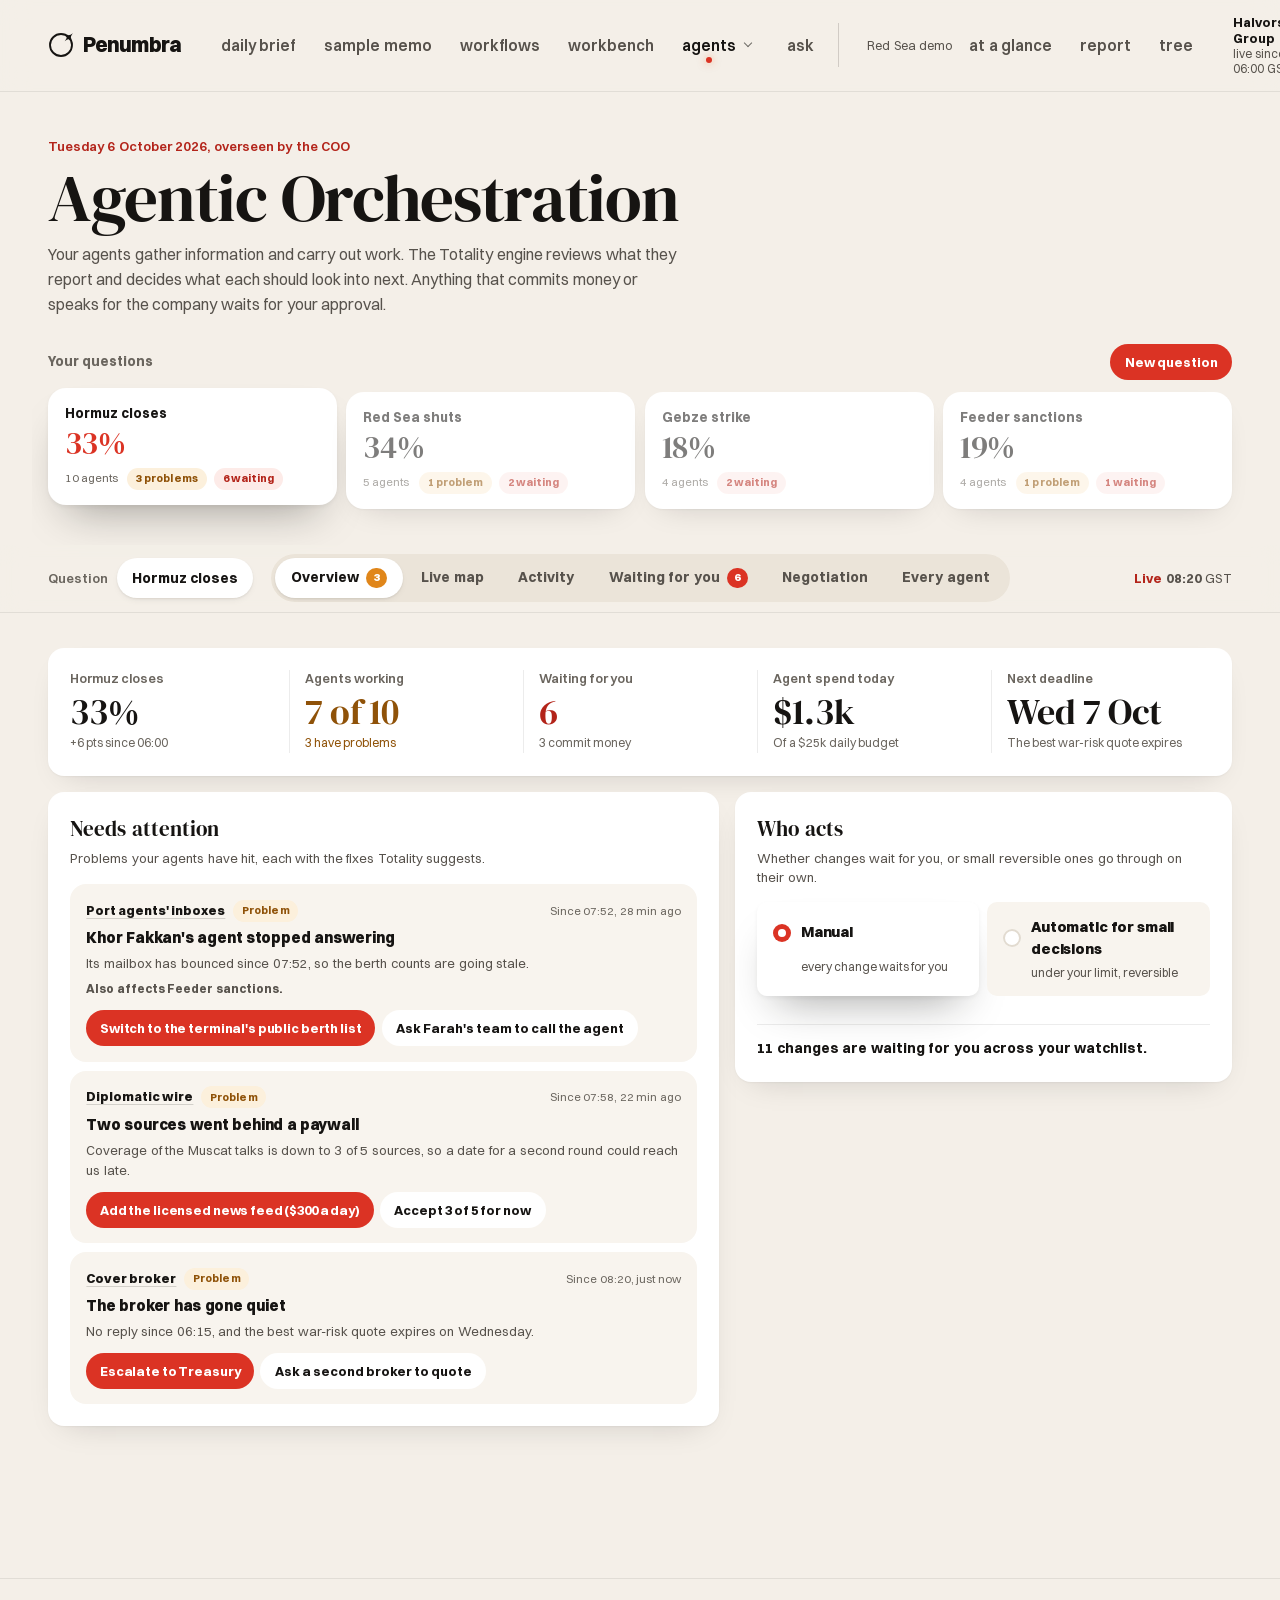
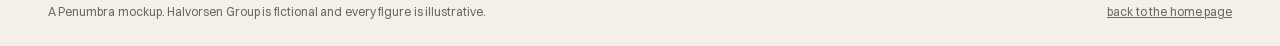
==== commit b99b6c3f: "Copy pass: plainer, less punchy, no vague 'it' or bare figures Rewrites slogan-like lines ("Three de" ====
--- a/agents.html
+++ b/agents.html
@@ -43,7 +43,7 @@
       <div class="intro__text">
         <p class="intro__kicker">Tuesday 6 October 2026, overseen by the COO</p>
         <h1 class="intro__title" id="ag-title">Agentic Orchestration</h1>
-        <p class="intro__lede">Your agents sense and act. The Totality engine weighs what they find and steers them. You sign off on what matters.</p>
+        <p class="intro__lede">Your agents gather information and carry out work. The Totality engine reviews what they report and decides what each should look into next. Anything that commits money or speaks for the company waits for your approval.</p>
       </div>
     </section>
 
@@ -94,7 +94,7 @@
               <div class="mode__auto-in">
                 <p class="mode__label">Limit per change</p>
                 <div class="mode__limit" role="radiogroup" aria-label="Limit per change" id="mode-limit"></div>
-                <p class="mode__rule">On its own it may retask information agents, change how often they look and draft documents. It never signs, pays, sends or commits above your limit.</p>
+                <p class="mode__rule">Without asking you, Totality may retask information agents, change how often they check their sources and draft documents. It never signs, pays, sends or commits above your limit.</p>
               </div>
             </div>
             <p class="mode__now" id="mode-now" aria-live="polite"></p>
@@ -105,7 +105,7 @@
       <section class="view" data-view="live" aria-labelledby="now-title" hidden>
         <div class="vhead">
           <h2 class="vhead__title" id="now-title">Live Map</h2>
-          <p class="vhead__note">Information agents report in on the left; Totality weighs it and briefs the workflow agents on the right. Select any of them to open it.</p>
+          <p class="vhead__note">Information agents on the left report in; Totality weighs what they find and briefs the workflow agents on the right. Select any agent to open its details.</p>
         </div>
         <div class="dash__map">
           <div class="loop__board" id="loop-board">
@@ -167,7 +167,7 @@
         <div id="st-section">
           <div class="vhead">
             <h2 class="vhead__title" id="st-title">Steer the Negotiation</h2>
-            <p class="vhead__note">The resin buyer is negotiating the 7,000 t bridge-buy from Singapore. Change any part of its brief and see what it does to the odds of a deal and the value it protects. Changes go to the agent when you send them.</p>
+            <p class="vhead__note">The resin buyer is negotiating the 7,000 t bridge-buy from Singapore. Change any part of the agent's brief to see how it affects the chance of a deal and the value protected. Changes go to the agent when you send them.</p>
           </div>
           <div class="steer" id="steer">
             <div class="steer__brief">
@@ -213,7 +213,7 @@
     <form class="nq__form" id="nq-form" method="dialog">
       <div class="nq__head">
         <h2 class="nq__title" id="nq-title">New question</h2>
-        <p class="nq__lede">Ask what you need to know. Totality splits it into smaller questions it can forecast, and your agents gather what it needs.</p>
+        <p class="nq__lede">Type the question you want answered. Totality splits it into smaller questions it can forecast, and your agents gather the information those need.</p>
       </div>
       <label class="nq__f">
         <span class="nq__l">The question</span>
--- a/assets/css/agents.css
+++ b/assets/css/agents.css
@@ -55,7 +55,9 @@
   margin: clamp(1.5rem, 4vh, 2.25rem) calc(-1 * var(--gutter)) 0; padding: 0.6rem var(--gutter);
   background: rgba(255, 255, 255, 0.88); -webkit-backdrop-filter: blur(12px); backdrop-filter: blur(12px); box-shadow: 0 1px 0 var(--line);
 }
-.vtabs__track { position: relative; display: inline-flex; gap: 0.15rem; min-width: 0; padding: 4px; border-radius: 999px; background: var(--mist); overflow-x: auto; scrollbar-width: none; }
+.vtabs__track { position: relative; display: inline-flex; gap: 0.15rem; min-width: 0; padding: 4px; border-radius: 999px; background: var(--mist); overflow-x: auto; scrollbar-width: none;
+  /* its own layer from the start: Chrome otherwise promotes the scroller on the first hover and the labels shift a hair */
+  will-change: transform; }
 .vtabs__track::-webkit-scrollbar { display: none; }
 .vtabs__thumb {
   position: absolute; left: 0; top: 4px; bottom: 4px; border-radius: 999px; background: #fff; box-shadow: var(--shadow-sm); pointer-events: none;
@@ -102,12 +104,16 @@
 
 .ag-page .pick__seg, .ag-page .mode__limit, .feed__f { background: var(--mist); border-radius: 12px; padding: 3px; gap: 3px; }
 .ag-page .pick__seg button, .ag-page .mode__limit button, .feed__f button { color: var(--ink-2); border-radius: 9px; }
-.ag-page .pick__seg button:hover, .ag-page .mode__limit button:hover, .feed__f button:hover { background: rgba(255, 255, 255, 0.7); color: var(--ink); }
+.ag-page .pick__seg button, .ag-page .mode__limit button { transition: color 0.2s ease; }
+/* hover only darkens the label, as on the view tabs and the feed filters; the white is kept for the chosen one */
+.ag-page .pick__seg button:hover, .ag-page .mode__limit button:hover, .feed__f button:hover { background: transparent; color: var(--ink); }
 .ag-page .pick__seg button[aria-pressed="true"], .ag-page .mode__limit button[aria-checked="true"], .feed__f button[aria-pressed="true"] { background: #fff; color: var(--ink); box-shadow: var(--shadow-sm); }
 .ag-page .pick__seg button[aria-pressed="true"] small { color: var(--accent-ink); }
 .ag-page .nudge button { background: var(--mist); color: var(--ink); }
 .ag-page .nudge button:hover:not(:disabled) { background: var(--mist-2); }
 .ag-page .nudge output { color: var(--ink); }
+.ag-page .nudge button[aria-label="More"] { background: var(--ink); color: #fff; transition: background-color 0.15s ease, box-shadow 0.2s ease; }
+.ag-page .nudge button[aria-label="More"]:hover:not(:disabled) { background: #2f2a26; box-shadow: 0 8px 18px -8px rgba(22, 20, 18, 0.6); }
 .ag-page .switch__ui { background: var(--mist-3); }
 .ag-page .switch__ui::after { background: #fff; box-shadow: 0 1px 3px rgba(0, 0, 0, 0.22); }
 .ag-page .switch input:checked + .switch__ui { background: var(--ink); }
@@ -520,9 +526,8 @@
   position: absolute; left: 0; top: 0; z-index: 0; border-radius: 9px; background: #fff; box-shadow: var(--shadow-sm); pointer-events: none;
   transition: transform 0.34s cubic-bezier(0.3, 0.7, 0.2, 1), width 0.34s cubic-bezier(0.3, 0.7, 0.2, 1), height 0.34s ease, opacity 0.2s ease;
 }
-/* the highlight carries the fill, so the chosen button itself goes clear; a hovered one keeps its tint through a click */
+/* the highlight carries the fill, so the chosen button itself goes clear */
 .ag-page .has-thumb > button[aria-pressed="true"], .ag-page .has-thumb > button[aria-checked="true"], .ag-page .has-thumb > button[aria-selected="true"] { background: transparent; box-shadow: none; }
-.ag-page .pick__seg.has-thumb > button:hover, .ag-page .mode__limit.has-thumb > button:hover, .feed__f.has-thumb > button:hover { background: rgba(255, 255, 255, 0.7); }
 
 /* ---------- narrower screens ---------- */
 @media (max-width: 1240px) {
@@ -618,6 +623,10 @@
 .wq[aria-selected="true"] { color: var(--ink); }
 .wq[aria-selected="true"] .wq__p { color: var(--accent); }
 .wq[aria-selected="true"] .wq__n { color: var(--ink-3); }
+/* the questions not picked fade back a little (their text, not the card, so the white holds); the pointer brings one up */
+.watch__list > .wq > * { transition: opacity 0.25s ease; }
+.watch__list > .wq:not([aria-selected="true"]) > * { opacity: 0.55; }
+.watch__list > .wq:not([aria-selected="true"]):hover > *, .watch__list > .wq:focus-visible > * { opacity: 1; }
 
 /* overview: the figures in serif; the cards white with cream panels; who acts chosen in ink with a red dot */
 .dk__v { font-size: clamp(1.9rem, 2.8vw, 2.5rem); }
@@ -708,25 +717,39 @@
 .vq.is-on { pointer-events: auto; }
 .vq__name:hover { box-shadow: var(--shadow); transform: translateY(-1px); }
 .vq__name:focus-visible { outline: 2px solid var(--accent); outline-offset: 2px; }
+/* where the bar has no room to center (a narrow window, or the side panel open), the tabs sit left and the question's
+   pill alone opens a space before them: the tabs slide right to make room, then the pill fades in; leaving, it fades
+   and then the tabs slide back. --vq-w is the pill's own width, measured in agents-ui.js */
+.vtabs { --vq-ease: cubic-bezier(0.3, 0.7, 0.2, 1); }
 @media (max-width: 1000px) {
-  /* no room to center: the tabs sit left and the question's pill slips in before them */
   .vtabs { grid-template-columns: auto minmax(0, 1fr) auto; gap: 0; }
-  .vq { max-width: 0; overflow: hidden; transition: opacity 0.3s ease, transform 0.36s cubic-bezier(0.3, 0.7, 0.2, 1), max-width 0.36s cubic-bezier(0.3, 0.7, 0.2, 1), margin 0.36s cubic-bezier(0.3, 0.7, 0.2, 1); }
-  .vq.is-on { max-width: 9rem; margin-right: 0.6rem; }
+  .vq { max-width: 0; margin-right: 0; padding-block: 6px; margin-block: -6px; overflow: hidden; transition: max-width 0.42s var(--vq-ease) 0.1s, margin-right 0.42s var(--vq-ease) 0.1s, opacity 0.18s ease, transform 0.3s var(--vq-ease); }
+  .vq.is-on { max-width: var(--vq-w, 11rem); margin-right: 0.6rem; transition: max-width 0.42s var(--vq-ease), margin-right 0.42s var(--vq-ease), opacity 0.25s ease 0.2s, transform 0.3s var(--vq-ease) 0.2s; }
+  .vq__name { flex: none; max-width: 11rem; }
   .vq__k { display: none; }
   .vtabs__track { justify-self: start; max-width: 100%; }
   .vtabs__live { margin-left: 0.75rem; }
 }
 @media (min-width: 1001px) {
-  /* the side panel takes room from the bar: the tabs sit left, and the question shows as its pill alone */
   body.has-drawer .vtabs { grid-template-columns: auto minmax(0, 1fr) auto; gap: 0; }
-  body.has-drawer .vq { max-width: 0; overflow: hidden; }
-  body.has-drawer .vq.is-on { max-width: 11rem; margin-right: 0.6rem; }
+  body.has-drawer .vq { max-width: 0; margin-right: 0; padding-block: 6px; margin-block: -6px; overflow: hidden; transition: max-width 0.42s var(--vq-ease) 0.1s, margin-right 0.42s var(--vq-ease) 0.1s, opacity 0.18s ease, transform 0.3s var(--vq-ease); }
+  body.has-drawer .vq.is-on { max-width: var(--vq-w, 11rem); margin-right: 0.6rem; transition: max-width 0.42s var(--vq-ease), margin-right 0.42s var(--vq-ease), opacity 0.25s ease 0.2s, transform 0.3s var(--vq-ease) 0.2s; }
+  body.has-drawer .vq__name { flex: none; max-width: 11rem; }
   body.has-drawer .vq__k { display: none; }
   body.has-drawer .vtabs__track { justify-self: start; max-width: 100%; }
   body.has-drawer .vtabs__live { margin-left: 0.75rem; }
 }
-@media (prefers-reduced-motion: reduce) { .vq { transition: none; } .btn-q:hover { transform: none; } }
+@media (prefers-reduced-motion: reduce) { .vq, .vq.is-on, body.has-drawer .vq, body.has-drawer .vq.is-on { transition: none; } .btn-q:hover { transform: none; } }
+
+/* the activity feed's kinds as the same soft pills as the status labels: a report neutral, a problem amber, a fix
+   neutral, a change by Totality red */
+.fd__kind { padding: 0.12rem 0.5rem; border-radius: 999px; font-size: 0.68rem; font-weight: 700; color: var(--ink-2); background: var(--mist-2); }
+.fd.is-prob .fd__kind { color: var(--bad-ink); background: var(--bad-soft); }
+.fd.is-fix .fd__kind { color: var(--ink); background: var(--mist-2); }
+.fd.is-change .fd__kind { color: var(--accent-ink); background: var(--accent-soft); }
+.fd button:hover .fd__kind { background: #fff; }
+.fd.is-prob button:hover .fd__kind { background: var(--bad-soft); }
+.fd.is-change button:hover .fd__kind { background: var(--accent-soft); }
 
 /* ---------- agents 2: the same page in sans (2026-11-04) ----------
    Every serif swapped for Switzer, set as the landing sets it: heavy and tightly tracked for titles and big figures. */
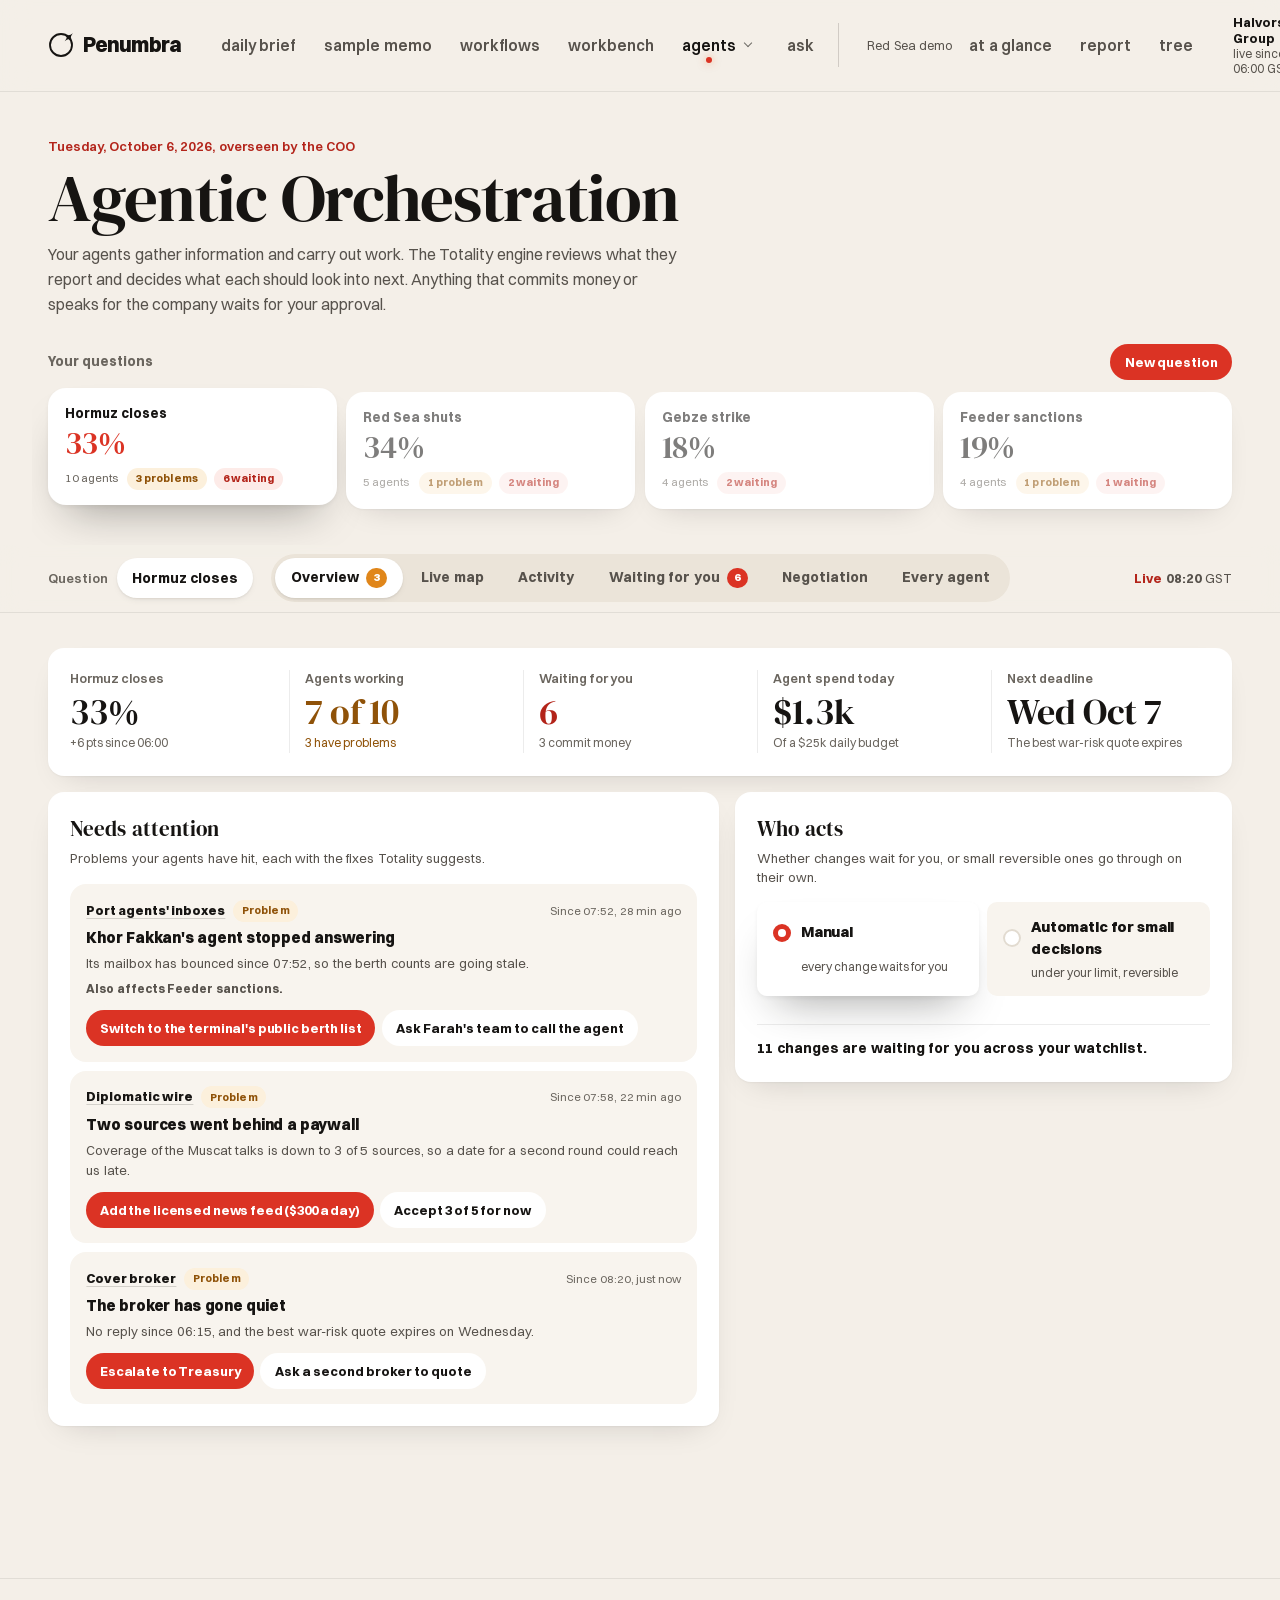
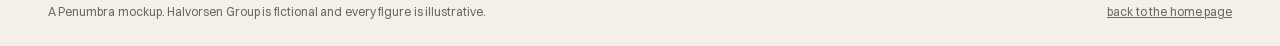
==== commit 1bf3142e: "Copy revisions: user's edits, Oxford commas, US dates Restores the em-dash lines; applies the reques" ====
--- a/agents.html
+++ b/agents.html
@@ -41,7 +41,7 @@
   <main id="main" class="page ag">
     <section class="intro" aria-labelledby="ag-title">
       <div class="intro__text">
-        <p class="intro__kicker">Tuesday 6 October 2026, overseen by the COO</p>
+        <p class="intro__kicker">Tuesday, October 6, 2026, overseen by the COO</p>
         <h1 class="intro__title" id="ag-title">Agentic Orchestration</h1>
         <p class="intro__lede">Your agents gather information and carry out work. The Totality engine reviews what they report and decides what each should look into next. Anything that commits money or speaks for the company waits for your approval.</p>
       </div>
@@ -94,7 +94,7 @@
               <div class="mode__auto-in">
                 <p class="mode__label">Limit per change</p>
                 <div class="mode__limit" role="radiogroup" aria-label="Limit per change" id="mode-limit"></div>
-                <p class="mode__rule">Without asking you, Totality may retask information agents, change how often they check their sources and draft documents. It never signs, pays, sends or commits above your limit.</p>
+                <p class="mode__rule">Without asking you, Totality may retask information agents, change how often they check their sources, and draft documents. It never signs, pays, sends, or commits above your limit.</p>
               </div>
             </div>
             <p class="mode__now" id="mode-now" aria-live="polite"></p>
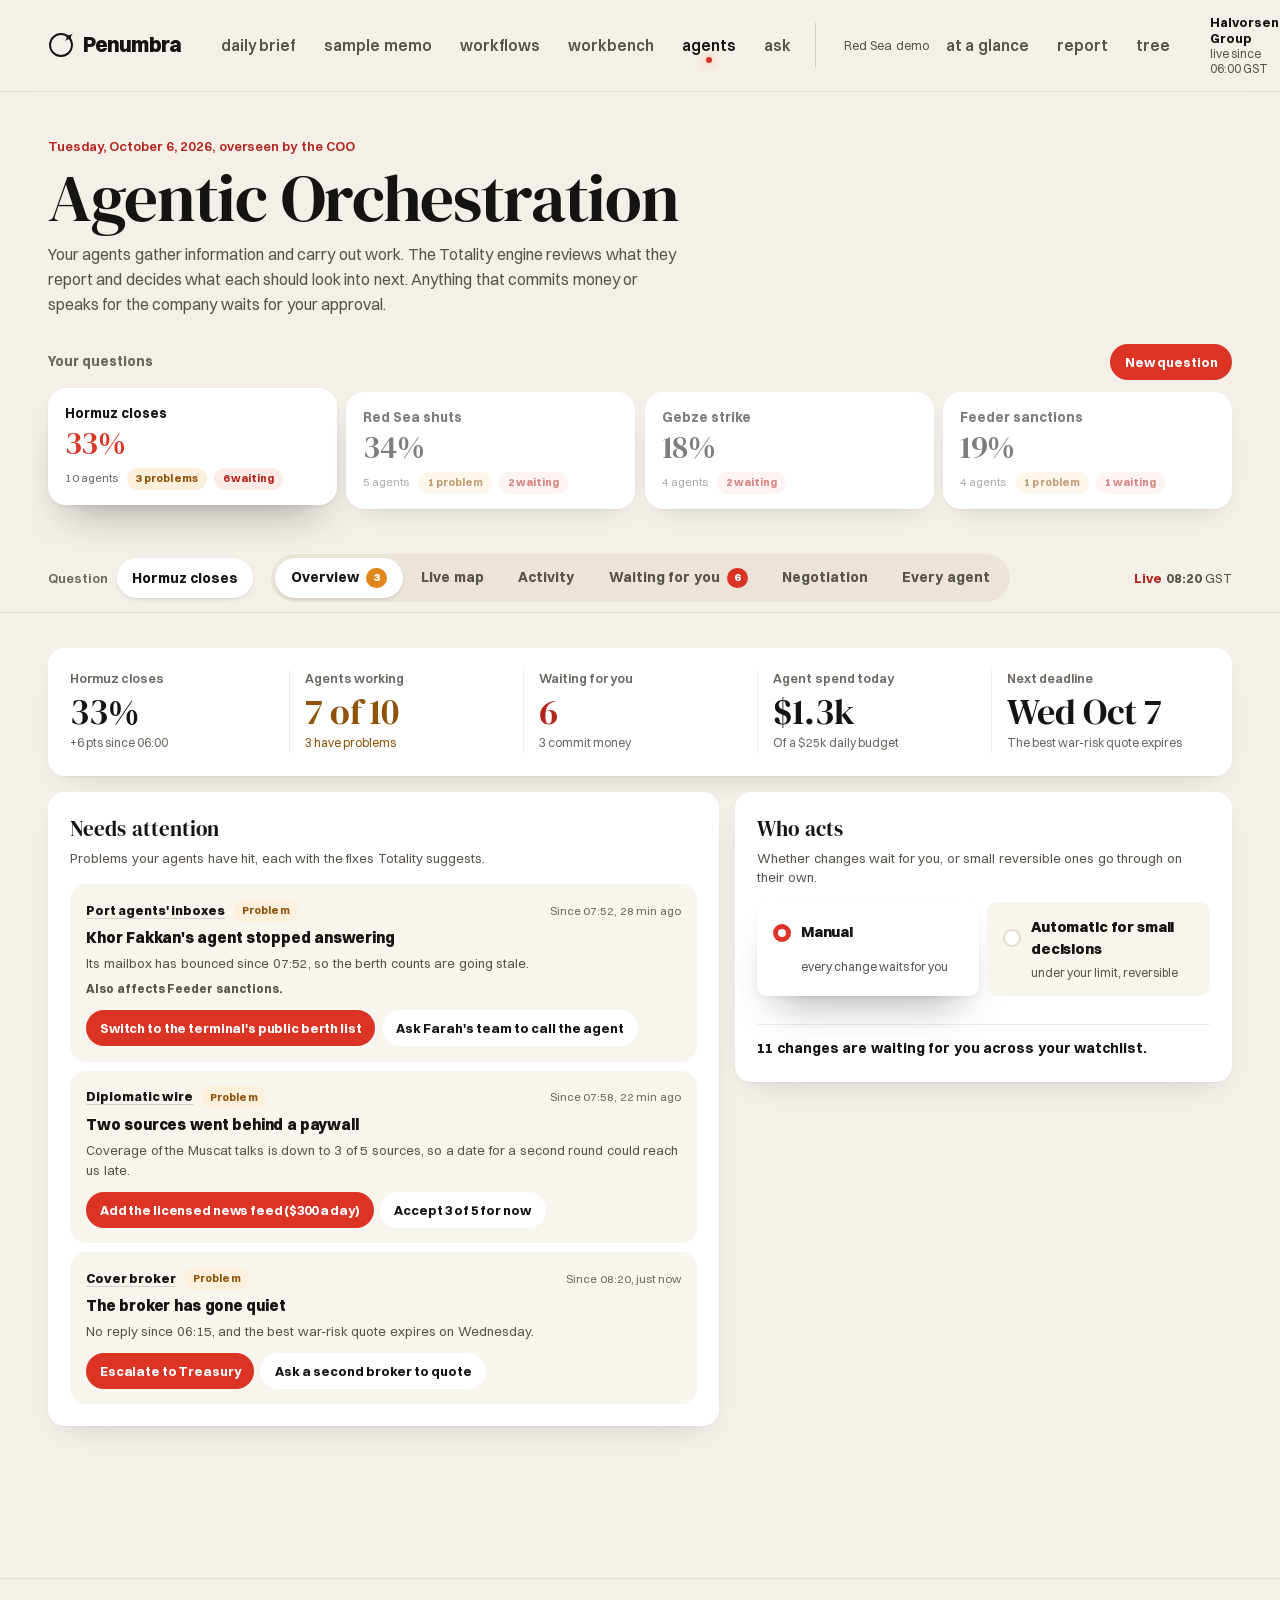
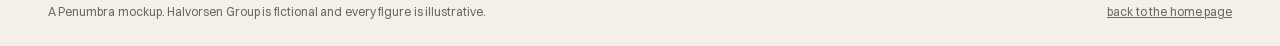
==== commit 4ba3f0d9: "Remove agents 2 and the dropdown on agents The nav's agents tab is a plain link again on every page;" ====
--- a/agents.html
+++ b/agents.html
@@ -28,7 +28,7 @@
       <a href="memo.html">sample memo</a>
       <a href="team.html">workflows</a>
       <a href="workbench.html">workbench</a>
-      <span class="tabs__more"><a href="agents.html" aria-current="page">agents</a><button type="button" class="tabs__caret" aria-expanded="false" aria-label="Other versions of agents"></button><span class="tabs__menu"><a href="agents2.html">agents 2</a></span></span>
+      <a href="agents.html" aria-current="page">agents</a>
       <a href="ask.html">ask</a>
       <span class="tabs__group">Red Sea demo</span>
       <a href="redsea.html">at a glance</a>
--- a/assets/css/app.css
+++ b/assets/css/app.css
@@ -153,42 +153,6 @@
   width: 6px; height: 6px; border-radius: 50%; transform: translateX(-50%);
   background: var(--blue); box-shadow: 0 0 8px color-mix(in srgb, var(--blue) 80%, transparent);
 }
-/* a tab with a small menu of other versions ("agents" > "agents 2"): opens on hover, focus or its caret (nav.js) */
-.tabs__more { position: relative; display: inline-flex; align-items: center; }
-.tabs__more:has(.tabs__menu [aria-current]) > a { opacity: 1; }
-.tabs__more:has(.tabs__menu [aria-current]) > a::after {
-  content: ""; position: absolute; left: 50%; bottom: 4px;
-  width: 6px; height: 6px; border-radius: 50%; transform: translateX(-50%);
-  background: var(--blue); box-shadow: 0 0 8px color-mix(in srgb, var(--blue) 80%, transparent);
-}
-.tabs__caret {
-  display: inline-grid; place-items: center; width: 22px; min-height: 44px; margin-left: 0.1rem; padding: 0; border: 0;
-  background: none; color: inherit; opacity: 0.6; cursor: pointer;
-}
-.tabs__caret::before { content: ""; width: 6px; height: 6px; border: solid currentColor; border-width: 0 1.5px 1.5px 0; transform: translateY(-2px) rotate(45deg); transition: transform 0.2s ease; }
-.tabs__more:hover .tabs__caret, .tabs__more.is-open .tabs__caret { opacity: 1; }
-.tabs__more:hover .tabs__caret::before, .tabs__more.is-open .tabs__caret::before { transform: translateY(1px) rotate(225deg); }
-.tabs__menu {
-  position: absolute; left: -0.75rem; top: calc(100% - 4px); z-index: 50; display: grid; min-width: 8.5rem; padding: 0.3rem;
-  border-radius: 10px; background: var(--void, #070a14); box-shadow: 0 14px 34px -10px rgba(0, 0, 0, 0.45), 0 0 0 1px color-mix(in srgb, currentColor 10%, transparent);
-  opacity: 0; visibility: hidden; transform: translateY(-4px); transition: opacity 0.15s ease, transform 0.15s ease, visibility 0s 0.15s;
-}
-.tabs__menu::before { content: ""; position: absolute; left: 0; right: 0; top: -10px; height: 10px; } /* a bridge, so the pointer can cross */
-.tabs__more:hover .tabs__menu, .tabs__more:focus-within .tabs__menu, .tabs__more.is-open .tabs__menu { opacity: 1; visibility: visible; transform: none; transition: opacity 0.15s ease, transform 0.15s ease; }
-.tabs__menu a { min-height: 40px; padding: 0 0.7rem; border-radius: 7px; }
-.tabs__menu a:hover { background: color-mix(in srgb, currentColor 8%, transparent); }
-.tabs__menu a[aria-current="page"]::after { left: auto; right: 0.7rem; bottom: 50%; transform: translateY(50%); }
-.tabs__menu a[aria-current="page"] { padding-right: 1.6rem; }
-@media (max-width: 760px) { /* the tabs scroll sideways on phones, so the menu's links sit in the row instead */
-  .tabs__more, .tabs__menu { display: contents; }
-  .tabs__caret { display: none; }
-  .tabs__menu { visibility: visible; opacity: 1; transform: none; }
-  .tabs__more:has(.tabs__menu [aria-current]) > a::after { display: none; }
-  .tabs__menu a { padding: 0; }
-  .tabs__menu a:hover { background: none; }
-  .tabs__menu a[aria-current="page"] { padding-right: 0; }
-  .tabs__menu a[aria-current="page"]::after { left: 50%; right: auto; bottom: 4px; transform: translateX(-50%); }
-}
 
 .bar__meta { margin: 0; display: grid; justify-items: end; line-height: 1.25; font-size: 0.8rem; }
 .bar__meta b { font-weight: 700; }
--- a/assets/css/agents.css
+++ b/assets/css/agents.css
@@ -1,8 +1,8 @@
-/* Agents (agents.html, and agents2.html in sans): Penumbra steering a team's agents as click-through views (the markup,
+/* Agents (agents.html): Penumbra steering a team's agents as click-through views (the markup,
    agents.js, agents-views.js and agents-ui.js), in a style taken from the Looo landing page (references/loo snapshot.jpeg
    and looo closeup.png) without its landing-page set pieces (2026-11-04). A warm off-white ground with the bars in the
-   same cream; white cards on a very soft shadow with cream panels inside; DM Serif Display for titles and big figures
-   (Switzer in their place on agents 2, `.ag-sans`, at the end), small gray Switzer for the rest; one tomato red for
+   same cream; white cards on a very soft shadow with cream panels inside; DM Serif Display for titles and big figures,
+   small gray Switzer for the rest; one tomato red for
    buttons, counts and what waits for you, amber for a problem, working neutral (no green); status as soft pills with no
    ring or dot; the view tabs and the feed's filters as a cream track with a sliding white pill; red buttons glow only on
    hover; who acts' chosen option a lifted white card; the live map light, its tiles with initial avatars, Totality a
@@ -605,8 +605,7 @@
 .watch .btn-q { color: #fff; background: var(--accent); box-shadow: none; transition: background-color 0.15s ease, box-shadow 0.2s ease; }
 .watch .btn-q:hover { background: #c42a1c; box-shadow: 0 8px 18px -8px rgba(219, 51, 36, 0.7); }
 
-/* the view tabs as agents 2 has them: one track, a white pill sliding to the open view (the track a shade deeper
-   than agents 2's so it reads on the cream) */
+/* the view tabs: one track, a white pill sliding to the open view (the track a shade deeper so it reads on the cream) */
 .vtabs__track { background: #ebe4d9; }
 /* the feed's filters as a smaller copy of the view tabs: a cream track, a white pill sliding to the chosen one */
 .feed__f { gap: 0.15rem; padding: 4px; border-radius: 999px; background: #ebe4d9; }
@@ -751,11 +750,3 @@
 .fd.is-prob button:hover .fd__kind { background: var(--bad-soft); }
 .fd.is-change button:hover .fd__kind { background: var(--accent-soft); }
 
-/* ---------- agents 2: the same page in sans (2026-11-04) ----------
-   Every serif swapped for Switzer, set as the landing sets it: heavy and tightly tracked for titles and big figures. */
-body.ag-page.ag-sans { --display: "Switzer", ui-sans-serif, system-ui, sans-serif; }
-.ag-sans .intro__title { font-weight: 800; letter-spacing: -0.05em; }
-.ag-sans .vhead__title { font-weight: 800; letter-spacing: -0.04em; }
-.ag-sans .ov__title, .ag-sans .side__name, .ag-sans .panel__title, .ag-sans .done__title, .ag-sans .nq__title { font-weight: 800; letter-spacing: -0.03em; }
-.ag-sans .dk__v, .ag-sans .wq__p, .ag-sans .side__p b, .ag-sans .kpi__v { font-weight: 800; letter-spacing: -0.045em; }
-.ag-sans .hub__p { font-weight: 800; letter-spacing: -0.05em; font-size: 54px; }
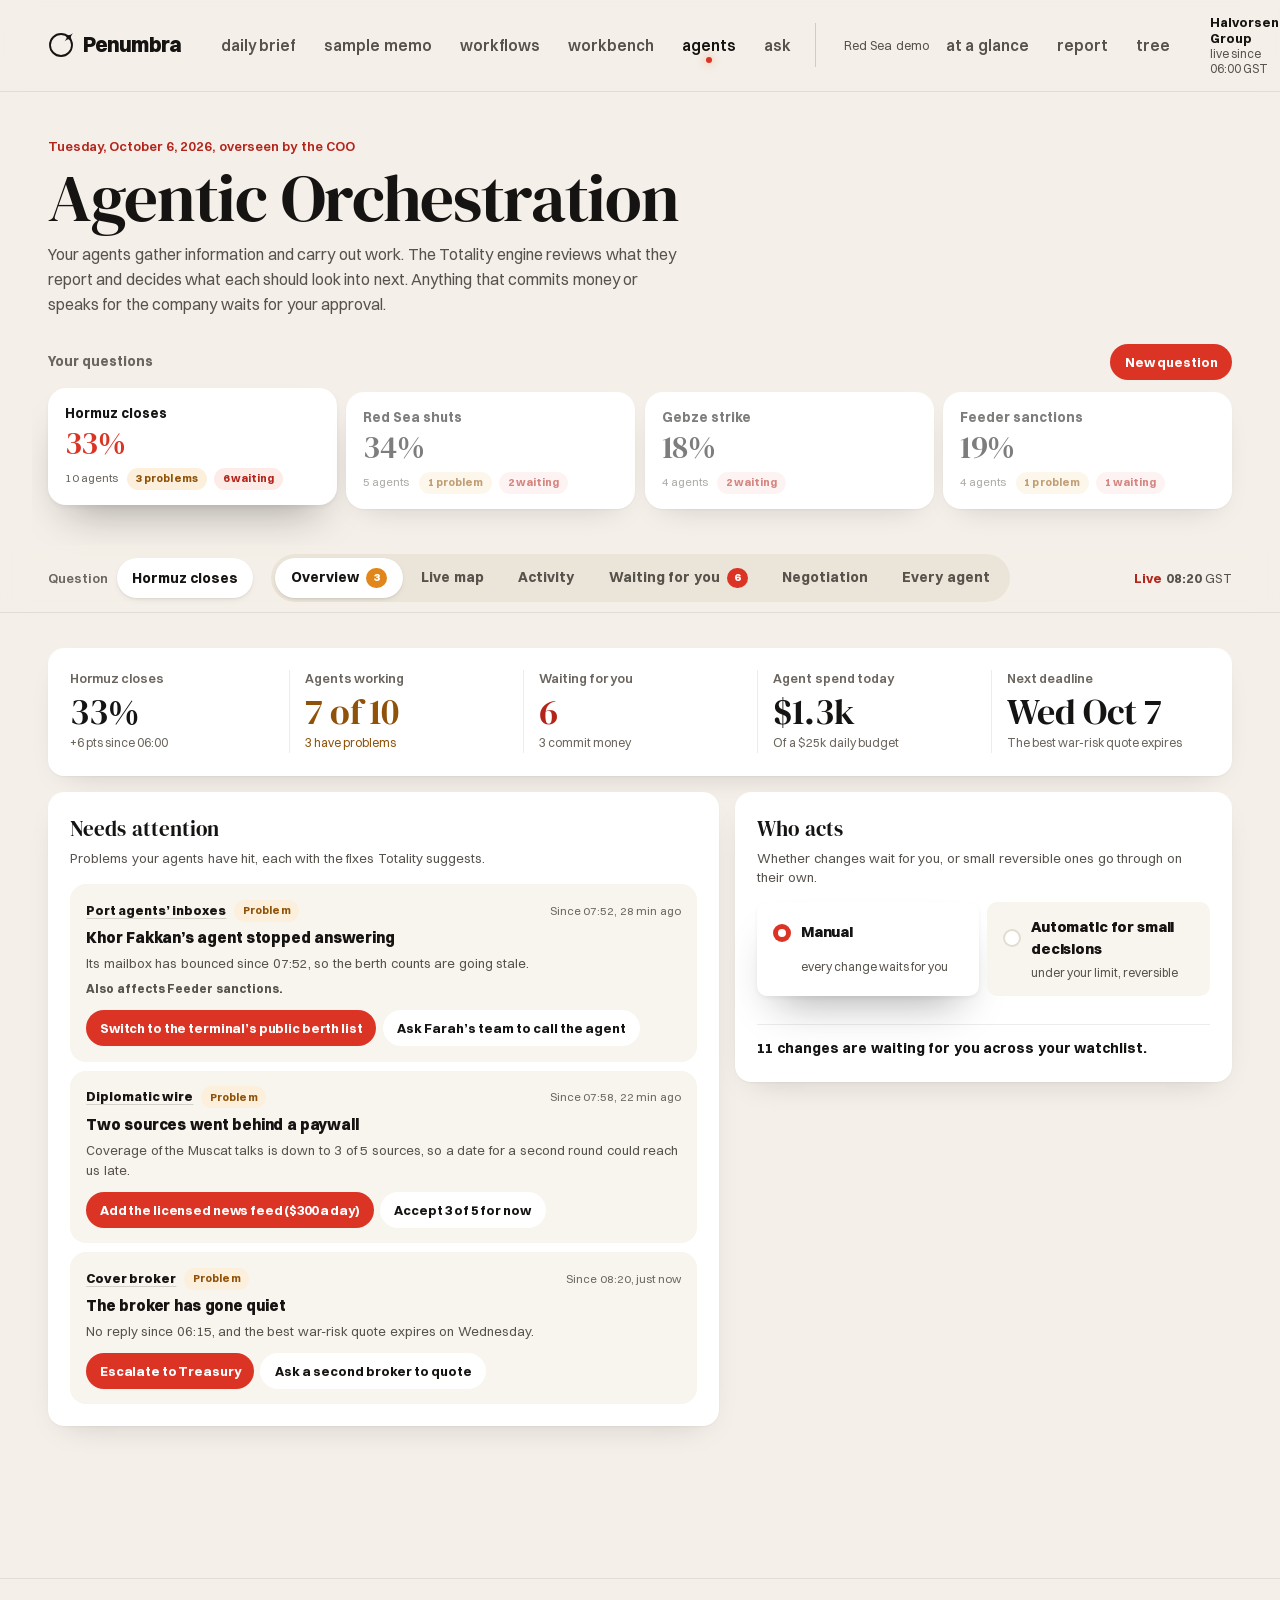
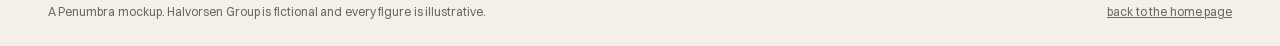
==== commit 341b78f9: "Curly quotes and apostrophes across the platform Visible text on every page and the scripts' display" ====
--- a/agents.html
+++ b/agents.html
@@ -167,18 +167,18 @@
         <div id="st-section">
           <div class="vhead">
             <h2 class="vhead__title" id="st-title">Steer the Negotiation</h2>
-            <p class="vhead__note">The resin buyer is negotiating the 7,000 t bridge-buy from Singapore. Change any part of the agent's brief to see how it affects the chance of a deal and the value protected. Changes go to the agent when you send them.</p>
+            <p class="vhead__note">The resin buyer is negotiating the 7,000 t bridge-buy from Singapore. Change any part of the agent’s brief to see how it affects the chance of a deal and the value protected. Changes go to the agent when you send them.</p>
           </div>
           <div class="steer" id="steer">
             <div class="steer__brief">
               <div class="steer__top">
-                <h3 class="panel__title">The resin buyer's brief</h3>
+                <h3 class="panel__title">The resin buyer’s brief</h3>
                 <p class="steer__ver" id="st-ver"></p>
               </div>
               <div class="steer__fields" id="st-fields"></div>
               <div class="steer__foot">
                 <button type="button" class="btn btn--primary btn--sm" id="st-send">Send to the agent</button>
-                <button type="button" class="btn-q" id="st-reset">Back to Totality's brief</button>
+                <button type="button" class="btn-q" id="st-reset">Back to Totality’s brief</button>
                 <p class="steer__msg" id="st-msg" aria-live="polite"></p>
               </div>
             </div>
--- a/assets/css/agents.css
+++ b/assets/css/agents.css
@@ -750,3 +750,12 @@
 .fd.is-prob button:hover .fd__kind { background: var(--bad-soft); }
 .fd.is-change button:hover .fd__kind { background: var(--accent-soft); }
 
+/* scrollbars in the panels: thin, rounded and clear of the rounded corners (as house.css), faded in while scrolling by nav.js) */
+@property --sb { syntax: "<color>"; inherits: true; initial-value: rgba(22, 20, 18, 0); }
+.ag-page ::-webkit-scrollbar { width: 10px; height: 10px; }
+.ag-page ::-webkit-scrollbar-track { background: transparent; margin: 14px; }
+.ag-page ::-webkit-scrollbar-thumb { border: 3px solid transparent; border-radius: 999px; background: var(--sb) padding-box; }
+.ag-page ::-webkit-scrollbar-corner { background: transparent; }
+@supports not selector(::-webkit-scrollbar) {
+  .ag-page * { scrollbar-width: thin; scrollbar-color: var(--sb) transparent; }
+}
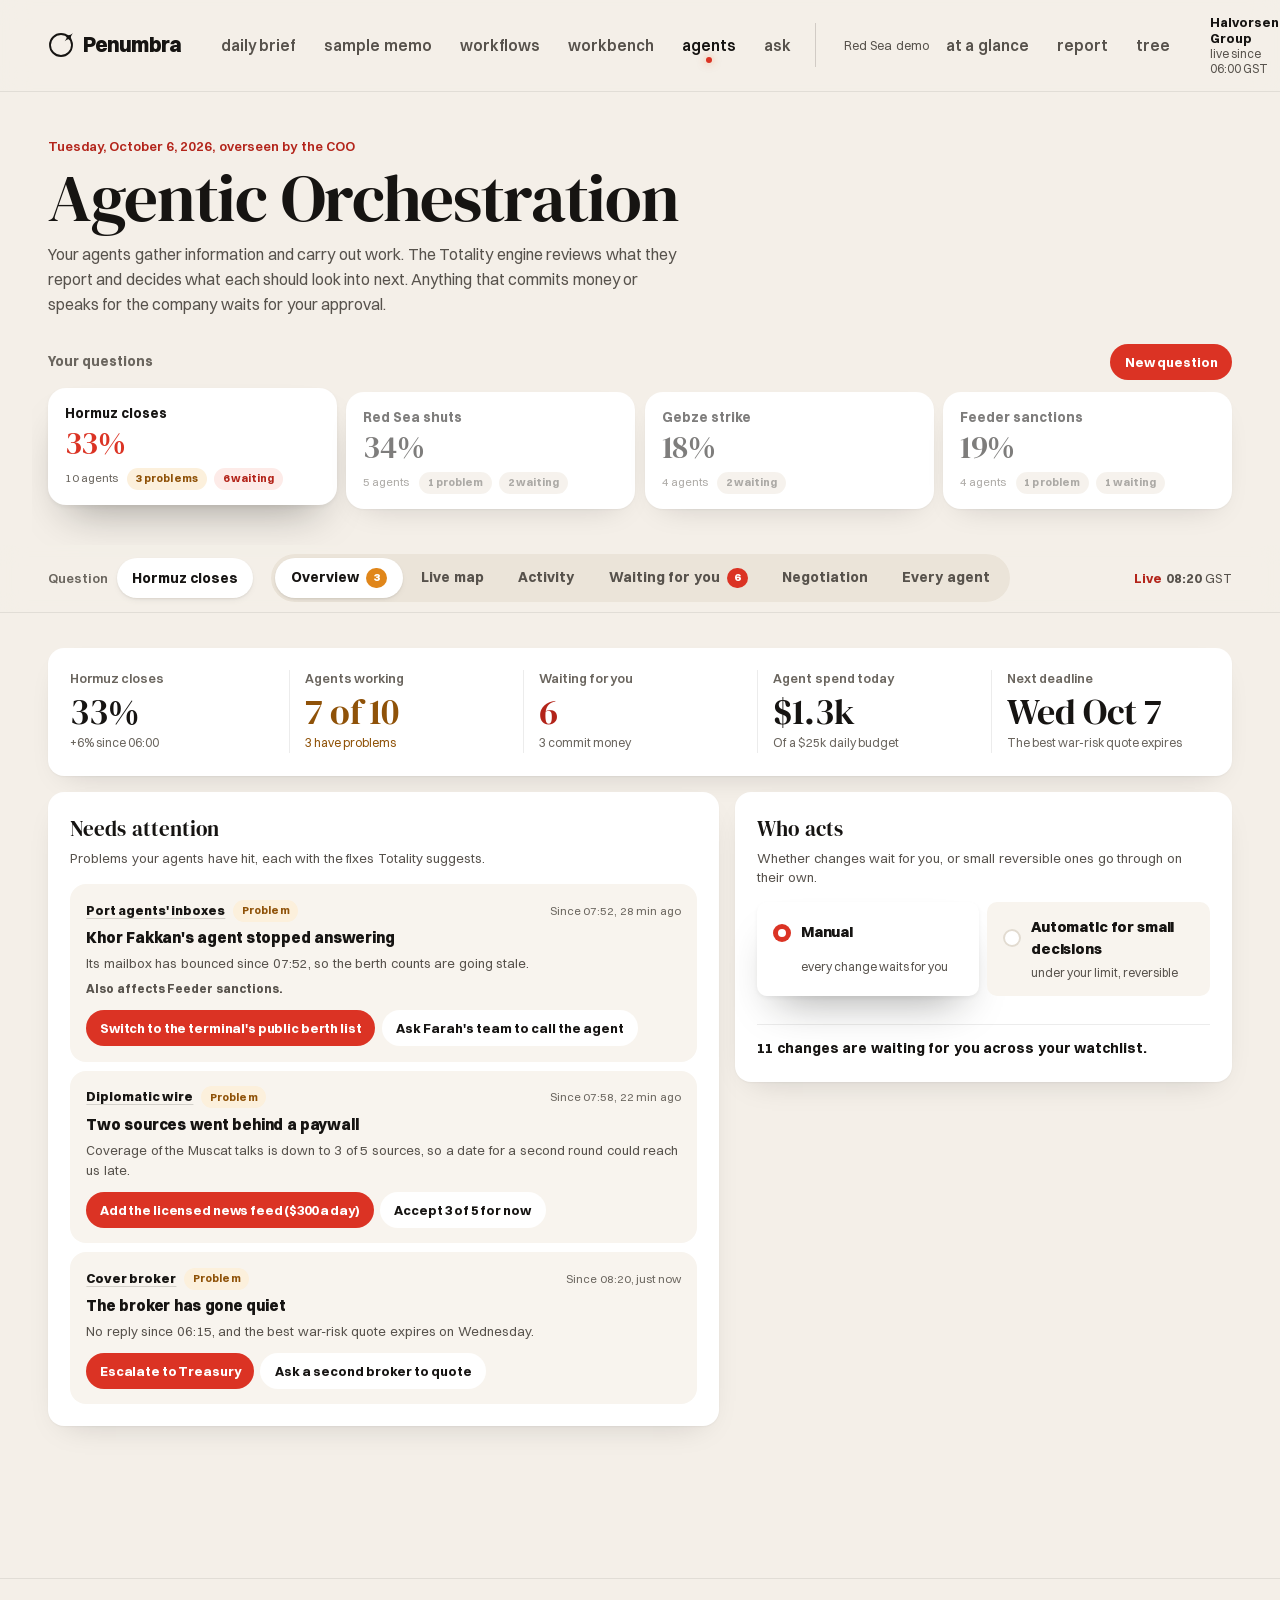
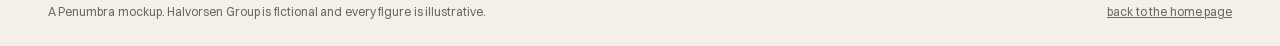
==== commit 52234a3a: "Copy pass: name subjects, anchor percentages, cut instructions and the obvious Memo, brief, at a gla" ====
--- a/agents.html
+++ b/agents.html
@@ -105,7 +105,7 @@
       <section class="view" data-view="live" aria-labelledby="now-title" hidden>
         <div class="vhead">
           <h2 class="vhead__title" id="now-title">Live Map</h2>
-          <p class="vhead__note">Information agents on the left report in; Totality weighs what they find and briefs the workflow agents on the right. Select any agent to open its details.</p>
+          <p class="vhead__note">Information agents on the left report in; Totality weighs their findings and briefs the workflow agents on the right.</p>
         </div>
         <div class="dash__map">
           <div class="loop__board" id="loop-board">
@@ -143,7 +143,7 @@
           <div class="feed__head">
             <div>
               <h2 class="vhead__title" id="fd-title">Activity</h2>
-              <p class="vhead__note">What the agents are surfacing and what Totality changed, newest first. Select a line to open its agent.</p>
+              <p class="vhead__note">What the agents are surfacing and what Totality changed, newest first.</p>
             </div>
             <div class="feed__f" role="group" aria-label="Show" id="feed-f"></div>
           </div>
@@ -194,7 +194,7 @@
       <section class="view" data-view="agents" aria-labelledby="ro-title" hidden>
         <div class="vhead">
           <h2 class="vhead__title" id="ro-title">Every Agent</h2>
-          <p class="vhead__note">Select a row to open the agent; switch one on to let it act by itself within your limit.</p>
+          <p class="vhead__note">A switched-on agent acts by itself within your limit.</p>
         </div>
         <div class="roster" id="roster" role="table" aria-label="Every agent"></div>
       </section>
--- a/assets/css/agents.css
+++ b/assets/css/agents.css
@@ -626,6 +626,9 @@
 .watch__list > .wq > * { transition: opacity 0.25s ease; }
 .watch__list > .wq:not([aria-selected="true"]) > * { opacity: 0.55; }
 .watch__list > .wq:not([aria-selected="true"]):hover > *, .watch__list > .wq:focus-visible > * { opacity: 1; }
+/* their pills go gray too, so a faded card carries no color (the pointer brings the color back with the text) */
+.watch__list > .wq .st, .lag .st { transition: color 0.25s ease, background-color 0.25s ease; }
+.watch__list > .wq:not([aria-selected="true"]):not(:hover):not(:focus-visible) .st, .lag.is-off .st { color: var(--ink-3); background: var(--mist-2); }
 
 /* overview: the figures in serif; the cards white with cream panels; who acts chosen in ink with a red dot */
 .dk__v { font-size: clamp(1.9rem, 2.8vw, 2.5rem); }
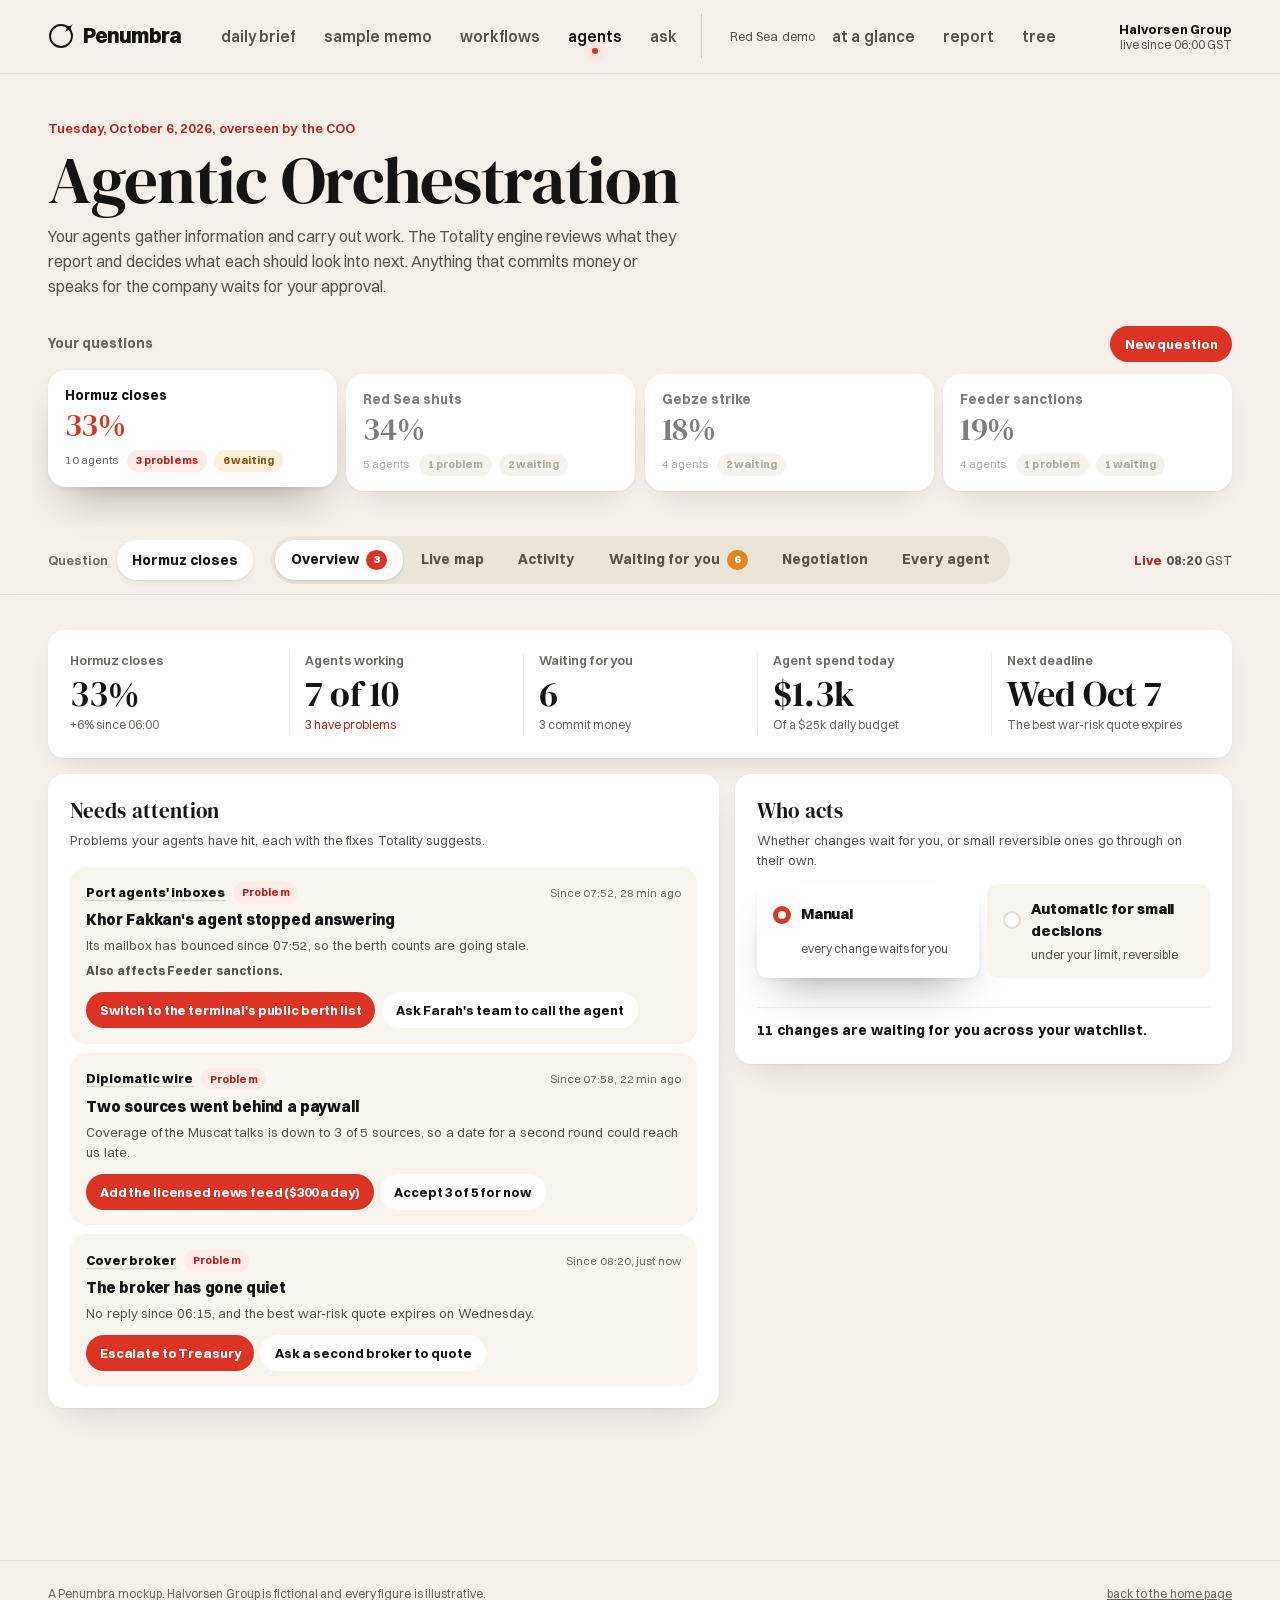
==== commit c72418cd: "Remove the workbench and every link to it Co-Authored-By: Claude Opus 5.5 <noreply@anthropic.com>" ====
--- a/agents.html
+++ b/agents.html
@@ -27,7 +27,6 @@
       <a href="briefing.html">daily brief</a>
       <a href="memo.html">sample memo</a>
       <a href="team.html">workflows</a>
-      <a href="workbench.html">workbench</a>
       <a href="agents.html" aria-current="page">agents</a>
       <a href="ask.html">ask</a>
       <span class="tabs__group">Red Sea demo</span>
--- a/assets/css/agents.css
+++ b/assets/css/agents.css
@@ -3,7 +3,7 @@
    and looo closeup.png) without its landing-page set pieces (2026-11-04). A warm off-white ground with the bars in the
    same cream; white cards on a very soft shadow with cream panels inside; DM Serif Display for titles and big figures,
    small gray Switzer for the rest; one tomato red for
-   buttons, counts and what waits for you, amber for a problem, working neutral (no green); status as soft pills with no
+   buttons and counts; status in color since 2026-11-12: a problem red, waiting for you yellow, working green; soft pills with no
    ring or dot; the view tabs and the feed's filters as a cream track with a sliding white pill; red buttons glow only on
    hover; who acts' chosen option a lifted white card; the live map light, its tiles with initial avatars, Totality a
    gauge. Built on the earlier agents 2 stylesheet (retokened) plus the layer at the end; history in git. */
@@ -13,7 +13,9 @@
   --mist: #f8f4ee; --mist-2: #efe9e0; --mist-3: #e2dbd0;
   --line: rgba(22, 20, 18, 0.08); --line-strong: rgba(22, 20, 18, 0.16);
   --accent: #db3324; --accent-ink: #b3241a; --accent-soft: #fdebe8; --accent-glow: #ff8a7f;   /* waits for you, Totality */
-  --good: #57524c; --good-ink: #161412; --good-soft: #efe9e0;                                 /* working, protected, fixed: neutral, no green */
+  --good: #57524c; --good-ink: #161412; --good-soft: #efe9e0;                                 /* working and protected: neutral */
+  --green: #4a9a6a; --green-ink: #2c6e48; --green-soft: #e1f0e6;                              /* working, fixed, all clear, a fall in the odds, a better term */
+  --yellow: var(--bad); --yellow-ink: var(--bad-ink); --yellow-soft: var(--bad-soft);         /* waiting for you, in the amber problems had (2026-11-12: problems red, waiting amber, working green) */
   --bad: #e0861a; --bad-ink: #8f5208; --bad-soft: #fcf0dc;                                    /* a problem */
   --off: #a39d94;
   --night: #0b0d12; --night-2: #161a22; --night-3: #1f2430;                                   /* the instrument panel */
@@ -70,8 +72,8 @@
 .vtab[hidden] { display: none; }
 .vtab:hover, .vtab[aria-current="true"] { color: var(--ink); }
 .vtab:focus-visible { outline: 2px solid var(--accent); outline-offset: -2px; }
-.vtab__n { display: inline-grid; place-items: center; min-width: 1.3rem; height: 1.3rem; padding: 0 0.35rem; border-radius: 999px; font-size: 0.7rem; font-weight: 800; color: #fff; background: var(--accent); font-variant-numeric: tabular-nums; }
-.vtab__n--bad { background: var(--bad); }
+.vtab__n { display: inline-grid; place-items: center; min-width: 1.3rem; height: 1.3rem; padding: 0 0.35rem; border-radius: 999px; font-size: 0.7rem; font-weight: 800; color: #fff; background: var(--yellow); font-variant-numeric: tabular-nums; }
+.vtab__n--bad { color: #fff; background: var(--accent); }
 .vtab__n[hidden] { display: none; }
 .vtabs__live { margin: 0; flex: none; font-size: 0.82rem; color: var(--ink-2); white-space: nowrap; }
 
@@ -175,12 +177,12 @@
 /* ---------- status: a dot and a word, the same everywhere ---------- */
 .st { display: inline-flex; align-items: center; gap: 0.32rem; flex: none; padding: 0.12rem 0.5rem; border-radius: 999px; font-size: 0.66rem; font-weight: 700; white-space: nowrap; }
 .st::before { content: ""; width: 6px; height: 6px; border-radius: 50%; background: currentColor; }
-.st--ok { background: var(--good-soft); color: var(--good-ink); }
-.st--ok::before { background: var(--good); }
-.st--wait { background: var(--accent-soft); color: var(--accent-ink); }
-.st--wait::before { background: var(--accent); }
-.st--bad { background: var(--bad-soft); color: var(--bad-ink); }
-.st--bad::before { background: var(--bad); animation: st-blink 1.6s ease-in-out infinite; }
+.st--ok { background: var(--green-soft); color: var(--green-ink); }
+.st--ok::before { background: var(--green); }
+.st--wait { background: var(--yellow-soft); color: var(--yellow-ink); }
+.st--wait::before { background: var(--yellow); }
+.st--bad { background: var(--accent-soft); color: var(--accent-ink); }
+.st--bad::before { background: var(--accent); animation: st-blink 1.6s ease-in-out infinite; }
 .st--off { background: var(--mist-2); color: var(--ink-3); }
 .st--off::before { background: var(--off); }
 @keyframes st-blink { 50% { opacity: 0.25; } }
@@ -198,8 +200,7 @@
 .dk__l { font-size: 0.8rem; font-weight: 600; color: var(--ink-3); }
 .dk__v { font-size: clamp(1.7rem, 2.6vw, 2.3rem); font-weight: 800; letter-spacing: -0.045em; line-height: 1.1; }
 .dk__s { font-size: 0.76rem; color: var(--ink-3); }
-.dk__i.is-bad .dk__s, .dk__i.is-bad .dk__v { color: var(--bad-ink); }
-.dk__i.is-warn .dk__v { color: var(--accent-ink); }
+.dk__i.is-bad .dk__s { color: var(--accent-ink); }
 .dk__i.is-new { animation: dk-new 1.2s ease; }
 @keyframes dk-new { 0% { background: var(--good-soft); } 100% { background: transparent; } }
 
@@ -317,15 +318,15 @@
 .sp__log { list-style: none; margin: 0; padding: 0; display: grid; gap: 0.45rem; max-height: 13rem; overflow: auto; }
 .sp__log li { display: grid; grid-template-columns: 2.9rem minmax(0, 1fr); gap: 0.5rem; font-size: 0.8rem; line-height: 1.4; }
 .sp__log li > :first-child { color: var(--ink-3); }
-.sp__log li.is-prob > :last-child { color: var(--bad-ink); font-weight: 700; }
-.sp__log li.is-fix > :last-child { color: var(--good-ink); font-weight: 700; }
+.sp__log li.is-prob > :last-child { color: var(--accent-ink); font-weight: 700; }
+.sp__log li.is-fix > :last-child { color: var(--green-ink); font-weight: 700; }
 .sp__log li.is-none { display: block; color: var(--ink-3); }
 .side__wait {
   display: grid; gap: 0.15rem; text-align: left; padding: 0.8rem 0.95rem; border: 0; border-radius: var(--r-sm); font: inherit;
-  background: var(--accent-soft); color: var(--ink); cursor: pointer; transition: background-color 0.15s ease;
-}
-.side__wait:hover { background: #ffe6d4; }
-.side__wait b { font-size: 0.8rem; color: var(--accent-ink); }
+  background: var(--yellow-soft); color: var(--ink); cursor: pointer; transition: background-color 0.15s ease;
+}
+.side__wait:hover { background: #f8e4c2; }
+.side__wait b { font-size: 0.8rem; color: var(--yellow-ink); }
 .side__wait span { font-size: 0.85rem; font-weight: 600; }
 .side__ctl { display: grid; gap: 0.5rem; padding-top: 0.9rem; border-top: 1px solid var(--line); }
 .side__ctl .btn-q { justify-self: start; }
@@ -358,6 +359,8 @@
 .asks__m { display: flex; flex-wrap: wrap; align-items: center; justify-content: space-between; gap: 0.3rem 0.6rem; font-size: 0.74rem; color: var(--ink-3); }
 .asks__who { display: inline-flex; align-items: center; gap: 0.4rem; font-weight: 700; color: var(--ink-2); }
 .imp { display: inline-flex; flex: none; align-self: start; padding: 0.12rem 0.5rem; border-radius: 999px; font-size: 0.7rem; font-weight: 700; white-space: nowrap; background: #fff; color: var(--ink-2); box-shadow: inset 0 0 0 1px var(--line); }
+.imp--up { color: var(--accent-ink); background: var(--accent-soft); box-shadow: none; }
+.imp--down { color: var(--green-ink); background: var(--green-soft); box-shadow: none; }
 
 /* ---------- the feed and what needs attention ---------- */
 .feed { display: grid; gap: 1rem; max-width: 64rem; padding: 1.4rem 1.5rem; }
@@ -376,16 +379,16 @@
 .fd__body { display: grid; gap: 0.15rem; }
 .fd__top { display: flex; flex-wrap: wrap; align-items: center; gap: 0.3rem 0.5rem; }
 .fd__who { font-size: 0.78rem; font-weight: 800; }
-.fd__who--hub { color: var(--accent-ink); }
+.fd__who--hub { color: var(--ink); } /* Totality in ink like every agent (red read as a problem) */
 .fd__kind { font-size: 0.7rem; color: var(--ink-3); }
 .fd__text { font-size: 0.86rem; line-height: 1.45; }
-.fd.is-prob .fd__kind { color: var(--bad-ink); font-weight: 700; }
-.fd.is-fix .fd__kind { color: var(--good-ink); font-weight: 700; }
+.fd.is-prob .fd__kind { color: var(--accent-ink); font-weight: 700; }
+.fd.is-fix .fd__kind { color: var(--green-ink); font-weight: 700; }
 .fd.is-fresh { animation: fd-in 2.4s ease both; }
 @keyframes fd-in { 0% { opacity: 0; transform: translateY(-6px); background: var(--accent-soft); } 15% { opacity: 1; transform: none; } 100% { background: transparent; } }
 .fd__none { margin: 0; padding: 0.8rem 0.4rem; font-size: 0.82rem; color: var(--ink-3); }
 .attn__list { display: grid; gap: 0.6rem; }
-.attn__ok { margin: 0; padding: 0.95rem 1rem; border-radius: var(--r-sm); background: var(--good-soft); color: var(--good-ink); font-size: 0.86rem; font-weight: 700; }
+.attn__ok { margin: 0; padding: 0.95rem 1rem; border-radius: var(--r-sm); background: var(--green-soft); color: var(--green-ink); font-size: 0.86rem; font-weight: 700; }
 /* a problem sits in a mist well; rose only marks it, so its fix buttons never sit on rose */
 .prob { display: grid; gap: 0.4rem; padding: 0.95rem 1rem; border-radius: 16px; background: var(--mist); }
 .prob__tag { display: inline-flex; align-items: center; gap: 0.5rem; }
@@ -406,7 +409,10 @@
 @keyframes qc-in { from { opacity: 0; transform: translateY(8px); } }
 .qc__top { display: flex; flex-wrap: wrap; align-items: center; gap: 0.4rem 0.6rem; margin: 0; }
 .qc__kind { padding: 0.15rem 0.6rem; border-radius: 999px; font-size: 0.72rem; font-weight: 700; background: var(--mist); color: var(--ink); }
+/* each kind of waiting change in a pill color the page already uses, no two alike: a strategy change red (the big
+   calls), a retask amber (Totality changing an agent's task, as its changes in the feed), a draft gray */
 .qc--strategy .qc__kind { background: var(--accent-soft); color: var(--accent-ink); }
+.qc--retask .qc__kind { background: var(--bad-soft); color: var(--bad-ink); }
 .qc__agent { font-size: 0.78rem; color: var(--ink-3); }
 .qc__title { margin: 0; font-size: 1.15rem; font-weight: 800; letter-spacing: -0.025em; line-height: 1.25; }
 .qc__why { margin: 0; font-size: 0.88rem; line-height: 1.5; color: var(--ink-2); }
@@ -450,10 +456,10 @@
 .kpi__l { margin: 0; font-size: 0.76rem; font-weight: 600; color: var(--ink-3); }
 .kpi__v { margin: 0; font-size: clamp(1.55rem, 2.4vw, 2rem); font-weight: 800; letter-spacing: -0.04em; transition: color 0.2s ease; }
 .kpi__c { margin: 0; font-size: 0.74rem; color: var(--ink-3); }
-.kpi.is-better { background: var(--good-soft); }
-.kpi.is-better .kpi__v { color: var(--good-ink); }
-.kpi.is-worse { background: var(--bad-soft); }
-.kpi.is-worse .kpi__v { color: var(--bad-ink); }
+.kpi.is-better { background: var(--green-soft); }
+.kpi.is-better .kpi__v { color: var(--green-ink); }
+.kpi.is-worse { background: var(--accent-soft); }
+.kpi.is-worse .kpi__v { color: var(--accent-ink); }
 .steer__h { margin: 0; font-size: 0.95rem; font-weight: 800; }
 /* the brief's history as a timeline: a rail with a dot per version */
 .vers { list-style: none; margin: -0.4rem 0 0; padding: 0; display: grid; }
@@ -462,14 +468,15 @@
 .ver:first-child::before { top: 0.9rem; }
 .ver:last-child::before { bottom: auto; height: 0.9rem; }
 .ver::after { content: ""; position: absolute; left: 0; top: 0.68rem; width: 12px; height: 12px; border-radius: 50%; background: var(--mist-3); box-shadow: 0 0 0 3px #fff; }
-.ver.is-live::after { background: var(--good); box-shadow: 0 0 0 3px #fff, 0 0 0 6px var(--good-soft); }
-.ver.is-pending::after { background: var(--accent); box-shadow: 0 0 0 3px #fff, 0 0 0 6px var(--accent-soft); }
+/* the version the agent works to green, one waiting for your sign-off amber, as status is across the page */
+.ver.is-live::after { background: var(--green); box-shadow: 0 0 0 3px #fff, 0 0 0 6px var(--green-soft); }
+.ver.is-pending::after { background: var(--yellow); box-shadow: 0 0 0 3px #fff, 0 0 0 6px var(--yellow-soft); }
 .ver:not(.is-live):not(.is-pending) .ver__text, .ver:not(.is-live):not(.is-pending) .ver__why { color: var(--ink-3); }
 .ver__h { display: flex; flex-wrap: wrap; align-items: baseline; gap: 0.3rem 0.6rem; margin: 0; font-size: 0.85rem; }
 .ver__h .num { color: var(--ink-3); }
 .ver__tag { margin-left: auto; padding: 0.1rem 0.5rem; border-radius: 999px; font-size: 0.7rem; font-weight: 700; background: var(--mist); color: var(--ink-3); }
-.ver.is-live .ver__tag { background: var(--good-soft); color: var(--good-ink); }
-.ver.is-pending .ver__tag { background: var(--accent-soft); color: var(--accent-ink); }
+.ver.is-live .ver__tag { background: var(--green-soft); color: var(--green-ink); }
+.ver.is-pending .ver__tag { background: var(--yellow-soft); color: var(--yellow-ink); }
 .ver__text { margin: 0; font-size: 0.88rem; line-height: 1.45; }
 .ver__why { margin: 0; font-size: 0.76rem; color: var(--ink-2); }
 
@@ -658,10 +665,10 @@
 .lag.is-sel { background: #fff; box-shadow: 0 2px 4px rgba(22, 20, 18, 0.06), 0 16px 30px -14px rgba(22, 20, 18, 0.4); transform: translateY(-2px); }
 .lag__line { color: var(--ink-2); }
 .lag__when { color: var(--ink-3); }
-.lag.is-bad .lag__line { color: var(--bad-ink); }
+.lag.is-bad .lag__line { color: var(--accent-ink); }
 .lk { stroke: #ddd4c7; }
 .lk.is-ok, .lk.is-wait { stroke: #d2c7b8; }
-.lk.is-bad { stroke: rgba(224, 134, 26, 0.6); }
+.lk.is-bad { stroke: rgba(219, 51, 36, 0.5); }
 .lk.is-off { stroke: #ebe5dc; }
 .lk-hot--in { stroke: var(--ink); filter: none; }
 .lk-hot--out { stroke: var(--accent); filter: drop-shadow(0 0 3px rgba(219, 51, 36, 0.45)); }
@@ -683,9 +690,10 @@
   box-shadow: none;
 }
 .st::before { display: none; }
-.st--ok, .dash__map .st--ok, .wq .st--ok { --st: var(--ink-2); --st-ink: var(--ink-2); --st-wash: var(--mist-2); }
-.st--wait, .dash__map .st--wait, .wq .st--wait, .wq[aria-selected="true"] .st--wait { --st: var(--accent); --st-ink: var(--accent-ink); --st-wash: var(--accent-soft); }
-.st--bad, .dash__map .st--bad, .wq .st--bad, .wq[aria-selected="true"] .st--bad { --st: var(--bad); --st-ink: var(--bad-ink); --st-wash: var(--bad-soft); }
+.st--ok, .dash__map .st--ok, .wq .st--ok { --st: var(--green); --st-ink: var(--green-ink); --st-wash: var(--green-soft); }
+.st--wait, .dash__map .st--wait, .wq .st--wait, .wq[aria-selected="true"] .st--wait { --st: var(--yellow); --st-ink: var(--yellow-ink); --st-wash: var(--yellow-soft); }
+.st--bad, .dash__map .st--bad, .wq .st--bad, .wq[aria-selected="true"] .st--bad { --st: var(--accent); --st-ink: var(--accent-ink); --st-wash: var(--accent-soft); }
+.st--all, .dash__map .st--all, .wq .st--all { --st: var(--green); --st-ink: var(--green-ink); --st-wash: var(--green-soft); }
 .st--off, .dash__map .st--off, .wq .st--off { --st: var(--off); --st-ink: var(--ink-3); --st-wash: var(--mist-2); font-weight: 600; }
 .wq__meta { gap: 0.4rem 0.45rem; }
 .live { padding: 0; background: none; box-shadow: none; color: var(--accent-ink); font-weight: 700; }
@@ -743,15 +751,16 @@
 }
 @media (prefers-reduced-motion: reduce) { .vq, .vq.is-on, body.has-drawer .vq, body.has-drawer .vq.is-on { transition: none; } .btn-q:hover { transform: none; } }
 
-/* the activity feed's kinds as the same soft pills as the status labels: a report neutral, a problem amber, a fix
-   neutral, a change by Totality red */
+/* the activity feed's kinds as soft pills in the page's colors, no two alike: a report gray, a problem red, a fix
+   green, a change by Totality amber */
 .fd__kind { padding: 0.12rem 0.5rem; border-radius: 999px; font-size: 0.68rem; font-weight: 700; color: var(--ink-2); background: var(--mist-2); }
-.fd.is-prob .fd__kind { color: var(--bad-ink); background: var(--bad-soft); }
-.fd.is-fix .fd__kind { color: var(--ink); background: var(--mist-2); }
-.fd.is-change .fd__kind { color: var(--accent-ink); background: var(--accent-soft); }
+.fd.is-prob .fd__kind { color: var(--accent-ink); background: var(--accent-soft); }
+.fd.is-fix .fd__kind { color: var(--green-ink); background: var(--green-soft); }
+.fd.is-change .fd__kind { color: var(--bad-ink); background: var(--bad-soft); }
 .fd button:hover .fd__kind { background: #fff; }
-.fd.is-prob button:hover .fd__kind { background: var(--bad-soft); }
-.fd.is-change button:hover .fd__kind { background: var(--accent-soft); }
+.fd.is-prob button:hover .fd__kind { background: var(--accent-soft); }
+.fd.is-change button:hover .fd__kind { background: var(--bad-soft); }
+.fd.is-fix button:hover .fd__kind { background: var(--green-soft); }
 
 /* scrollbars in the panels: thin, rounded and clear of the rounded corners (as house.css), faded in while scrolling by nav.js) */
 @property --sb { syntax: "<color>"; inherits: true; initial-value: rgba(22, 20, 18, 0); }
